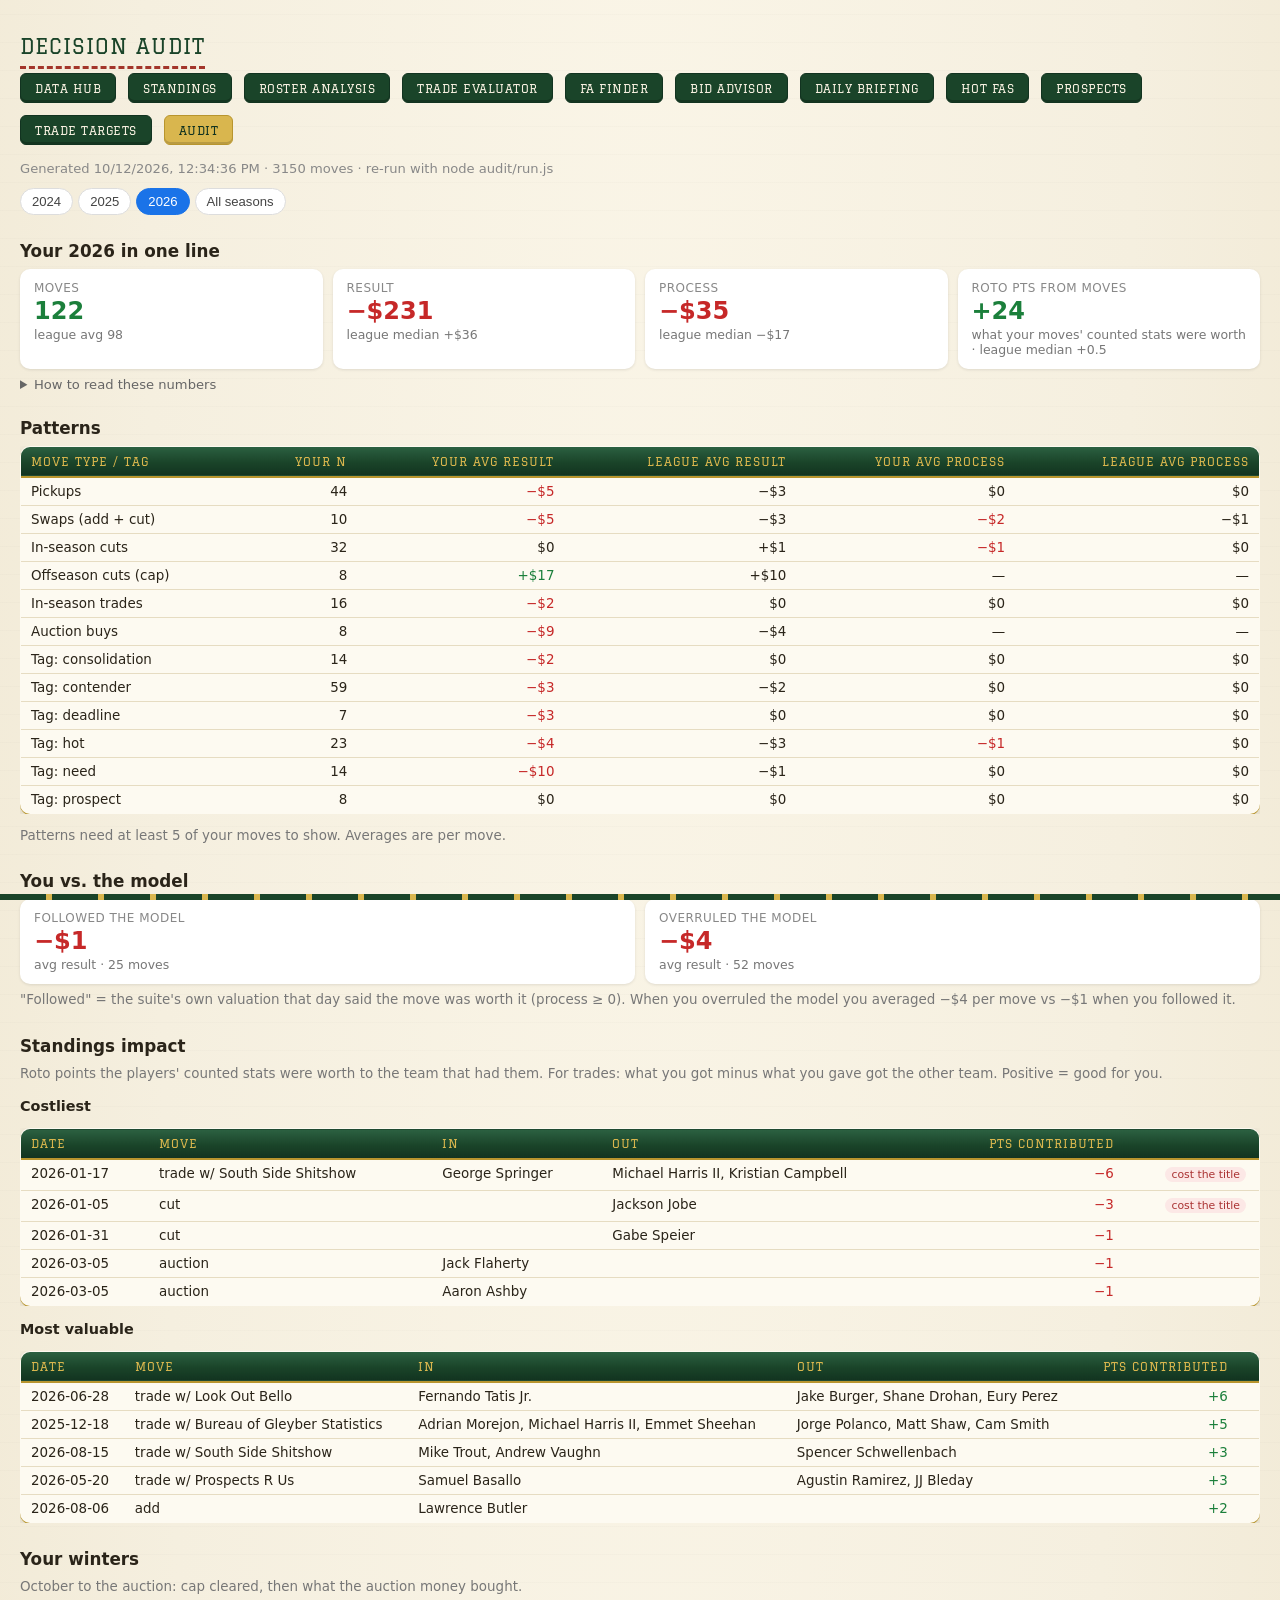
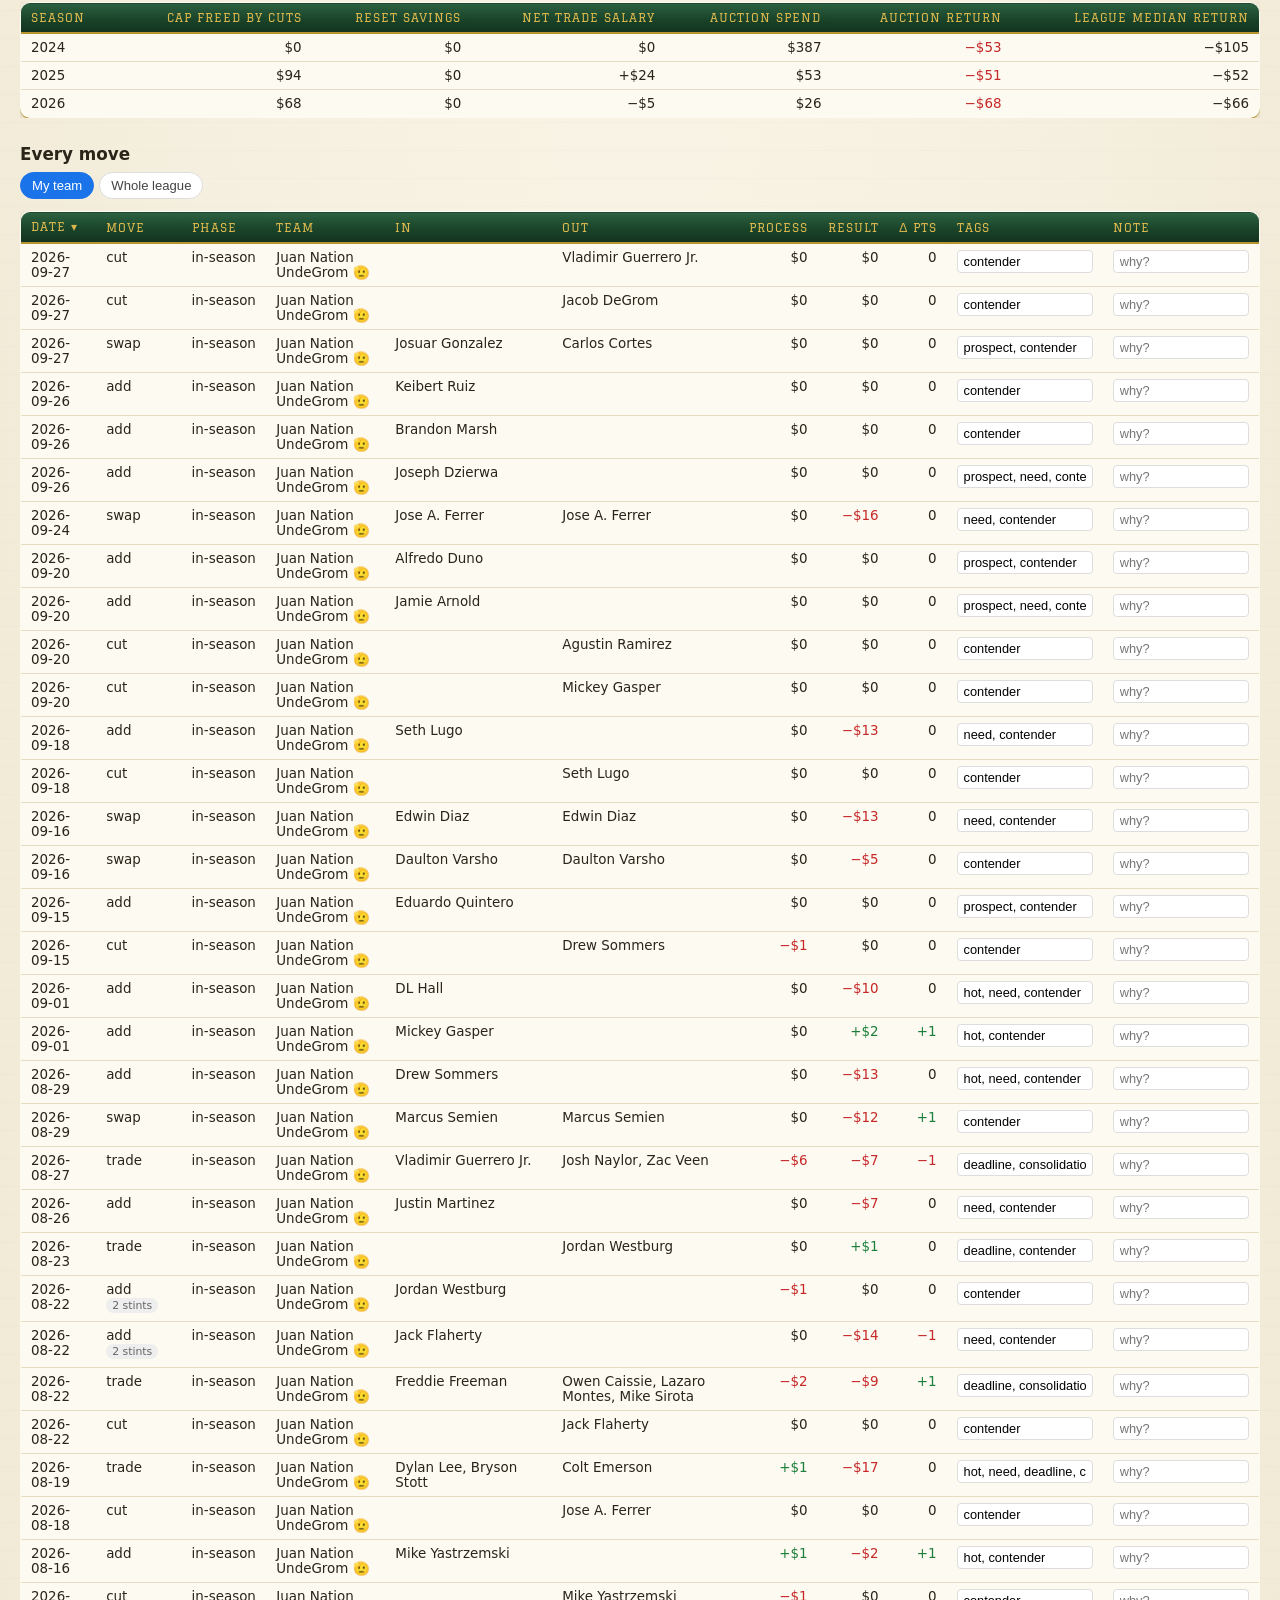
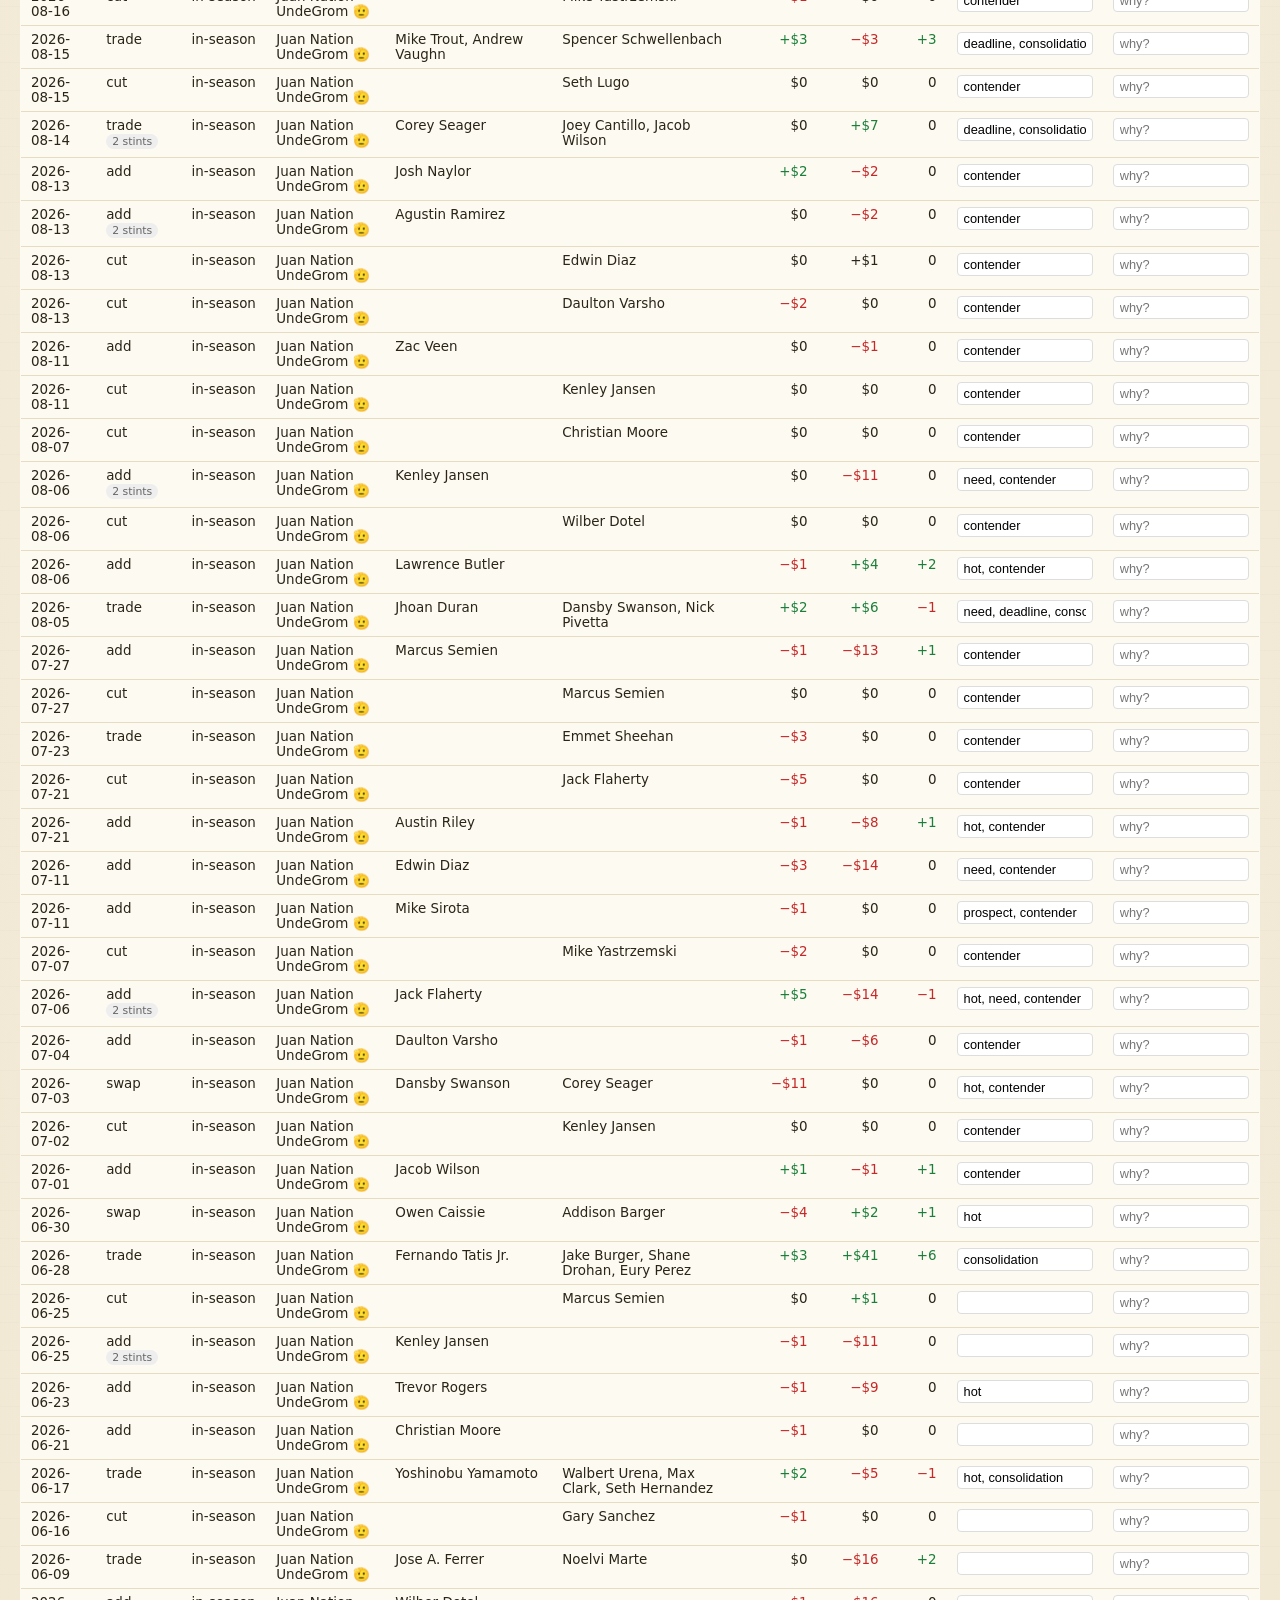
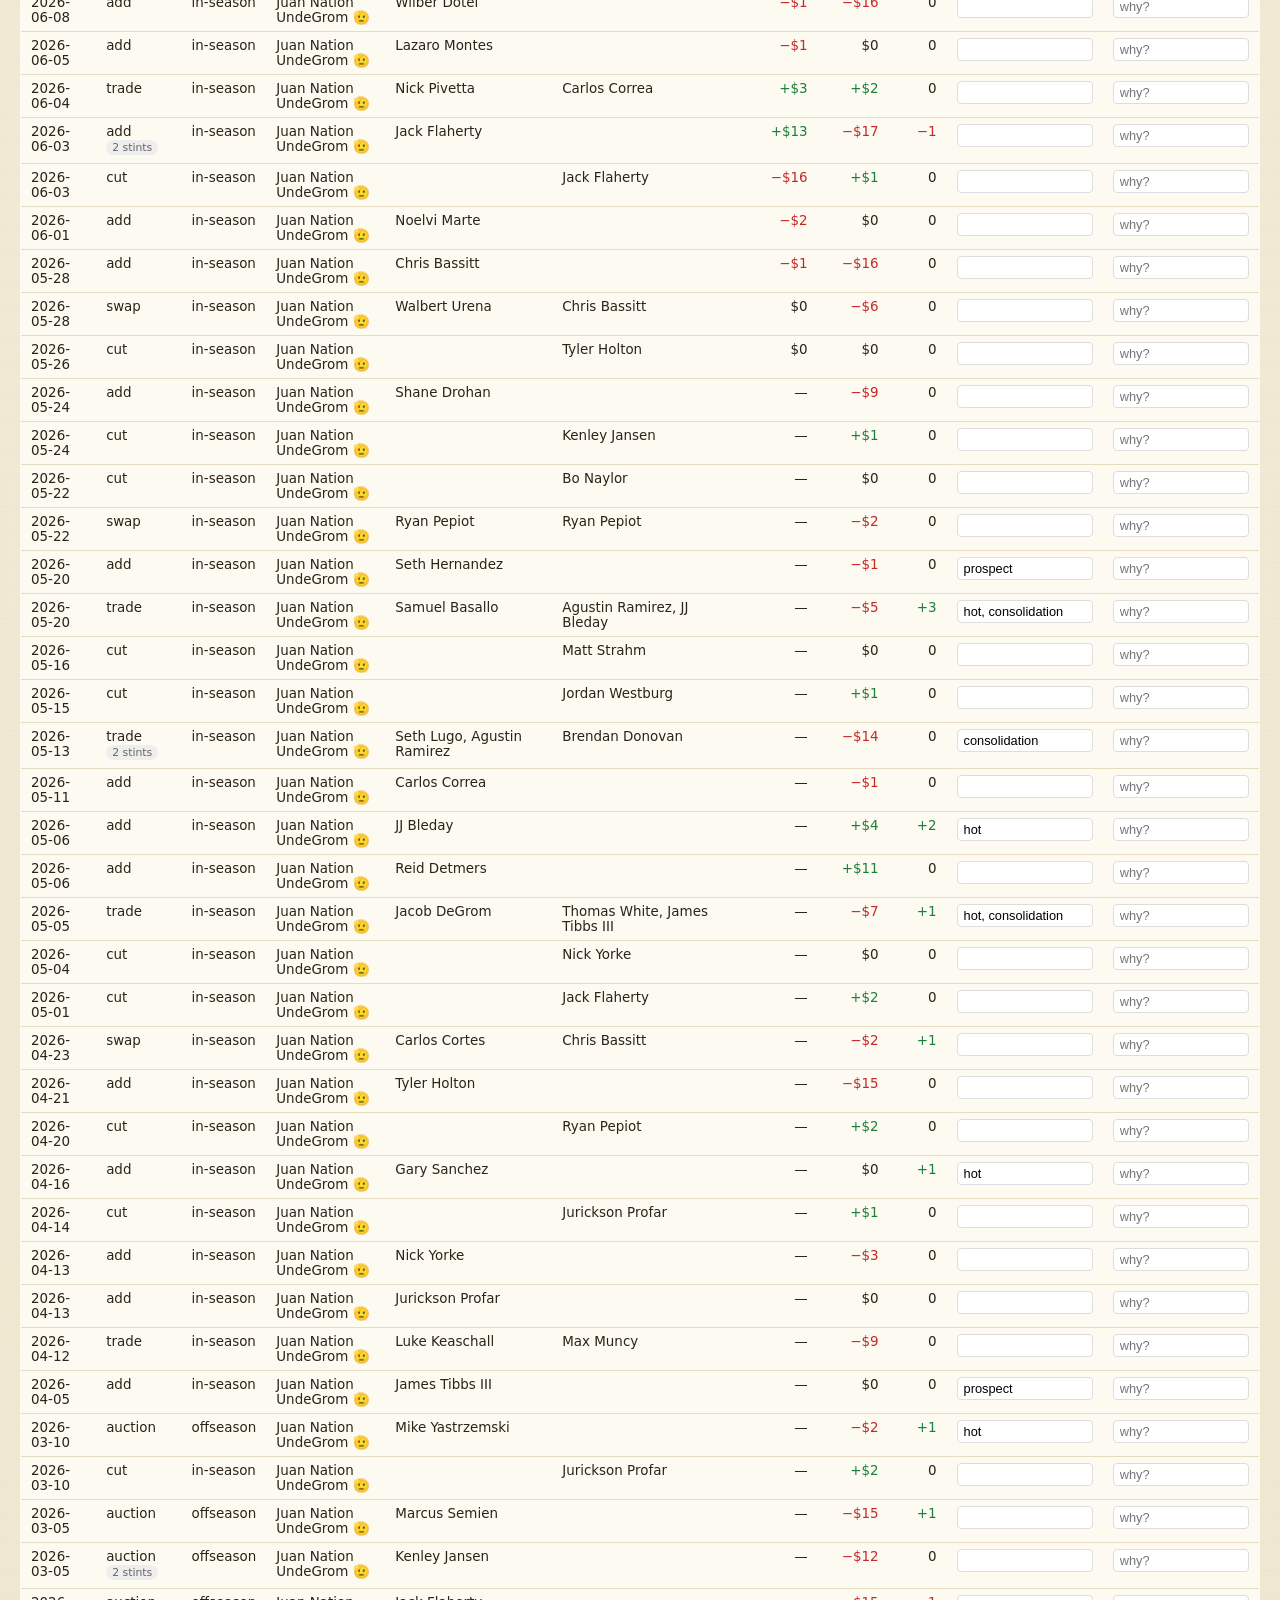
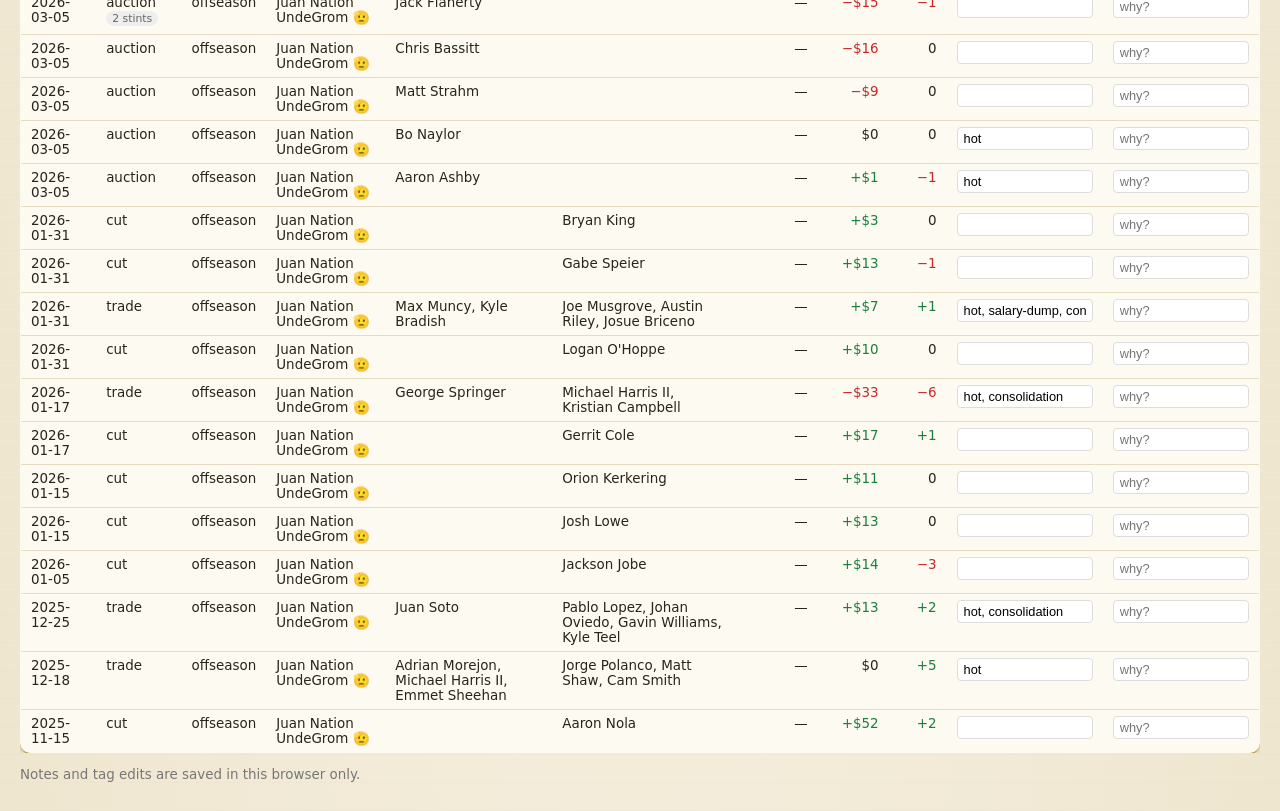
==== audit.html @ c10db3cc "feat(audit-v2): pages -- phase split, points contributed, winters table, new cards; luck removed Co-" ====
<!DOCTYPE html>
<html lang="en">
<head>
  <meta charset="UTF-8">
  <meta name="viewport" content="width=device-width, initial-scale=1">
  <title>Ottoneu Tools — Decision Audit</title>
  <style>
    * { box-sizing: border-box; }
    body { font-family: system-ui, sans-serif; background: #f5f5f5; margin: 0; padding: 20px; color: #222; }
    h1 { font-size: 1.3rem; margin-bottom: 4px; }
    h2 { font-size: 1.05rem; margin: 26px 0 8px; }
    .nav { display: flex; gap: 12px; margin-bottom: 16px; flex-wrap: wrap; }
    .nav a { padding: 7px 14px; background: #1a73e8; color: #fff; border-radius: 6px; text-decoration: none; font-size: 0.88rem; }
    .nav a.active { background: #1557b0; }
    .stamp { font-size: 0.82rem; color: #888; margin-bottom: 12px; }
    .error { background: #fce8e6; border-left: 4px solid #c62828; padding: 12px 16px; border-radius: 4px; margin-bottom: 16px; }
    .note { color: #777; font-size: 0.84rem; margin: 6px 0; line-height: 1.45; }
    .btns { display: flex; gap: 5px; flex-wrap: wrap; margin-bottom: 12px; }
    .btn { padding: 5px 11px; border: 1px solid #ddd; border-radius: 20px; background: #fff; font-size: 0.82rem; cursor: pointer; color: #444; }
    .btn.active { background: #1a73e8; color: #fff; border-color: #1a73e8; }
    .tiles { display: grid; grid-template-columns: repeat(auto-fit, minmax(150px, 1fr)); gap: 10px; }
    .tile { background: #fff; border-radius: 10px; padding: 12px 14px; box-shadow: 0 1px 3px rgba(0,0,0,0.1); }
    .tile .k { font-size: 0.75rem; color: #888; text-transform: uppercase; letter-spacing: .04em; }
    .tile .v { font-size: 1.5rem; font-weight: 700; margin: 2px 0; }
    .tile .s { font-size: 0.78rem; color: #777; }
    .pos { color: #1b7f3b; } .neg { color: #c62828; }
    .tbl-wrap { overflow-x: auto; margin-bottom: 12px; }
    table { width: 100%; border-collapse: collapse; background: #fff; border-radius: 10px; overflow: hidden; box-shadow: 0 1px 4px rgba(0,0,0,0.1); font-size: 0.84rem; }
    th { background: #1a73e8; color: #fff; padding: 8px 10px; text-align: right; font-weight: 600; white-space: nowrap; }
    th.sortable { cursor: pointer; user-select: none; }
    th.sorted::after { content: ' ▾'; }
    th.l, td.l { text-align: left; }
    td { padding: 6px 10px; text-align: right; border-bottom: 1px solid #f0f0f0; vertical-align: top; }
    tr:last-child td { border-bottom: none; }
    .chip { font-size: 0.68rem; padding: 1px 6px; border-radius: 8px; background: #eee; color: #666; margin: 0 3px 2px 0; display: inline-block; }
    .chip.dec { background: #fff3cd; color: #8a6d00; }
    .chip.warn { background: #fce8e6; color: #a33; }
    td input { width: 100%; min-width: 120px; padding: 3px 6px; border: 1px solid #ddd; border-radius: 4px; font-size: 0.8rem; }
    details { margin: 8px 0 0; font-size: 0.82rem; color: #666; }
    details li { margin: 3px 0; }
  </style>
  <link rel="stylesheet" href="theme.css">
</head>
<body>
  <h1>Decision Audit</h1>
  <nav class="nav">
    <a href="index.html">Data Hub</a>
    <a href="standings.html">Standings</a>
    <a href="roster.html">Roster Analysis</a>
    <a href="trade.html">Trade Evaluator</a>
    <a href="fa.html">FA Finder</a>
    <a href="bid.html">Bid Advisor</a>
    <a href="briefing.html">Daily Briefing</a>
    <a href="hot.html">Hot FAs</a>
    <a href="prospects.html">Prospects</a>
    <a href="targets.html">Trade Targets</a>
    <a href="audit.html" class="active">Audit</a>
  </nav>

  <div id="stamp" class="stamp"></div>
  <div id="err"></div>
  <div id="seasonBtns" class="btns"></div>
  <div id="root"></div>

  <script>
  (function () {
    var root = document.getElementById('root');
    var NOTES_KEY = 'audit_notes_v1';
    var A = null, season = null, scope = 'mine', sortKey = 'date', sortDesc = true;

    function loadNotes() { try { return JSON.parse(localStorage.getItem(NOTES_KEY) || '{}'); } catch (e) { return {}; } }
    function saveNotes(n) { try { localStorage.setItem(NOTES_KEY, JSON.stringify(n)); } catch (e) {} }
    var notes = loadNotes();

    function esc(s) { return String(s == null ? '' : s).replace(/[&<>"']/g, function (c) { return { '&': '&amp;', '<': '&lt;', '>': '&gt;', '"': '&quot;', "'": '&#39;' }[c]; }); }
    function money(x) { if (x == null || isNaN(x)) return '—'; var r = Math.round(x); return (r > 0 ? '+$' : r < 0 ? '−$' : '$') + Math.abs(r); }
    function cls(x) { return x == null ? '' : x > 0.5 ? 'pos' : x < -0.5 ? 'neg' : ''; }
    function signed(x, unit) { if (x == null) return '—'; var r = Math.round(x * 10) / 10; return (r > 0 ? '+' : r < 0 ? '−' : '') + Math.abs(r) + (unit || ''); }
    function sum(arr, f) { return arr.reduce(function (s, m) { var v = f(m); return s + (v == null ? 0 : v); }, 0); }
    function avg(arr, f) { var xs = arr.map(f).filter(function (v) { return v != null; }); return xs.length ? xs.reduce(function (a, b) { return a + b; }, 0) / xs.length : null; }
    function median(xs) { if (!xs.length) return null; var s = xs.slice().sort(function (a, b) { return a - b; }); var m = Math.floor(s.length / 2); return s.length % 2 ? s[m] : (s[m - 1] + s[m]) / 2; }
    function teamName(id) { return (A.teams[id] && A.teams[id].name) || id; }
    function names(ps) { return ps.map(function (p) { return p.player; }).join(', '); }
    function tagsOf(m) { var n = notes[m.id]; return n && n.tags ? n.tags.split(',').map(function (t) { return t.trim(); }).filter(Boolean) : m.tags; }

    function seasonMoves() { return A.moves.filter(function (m) { return season === 'all' || m.season === season; }); }

    function headline(ms) {
      var mine = ms.filter(function (m) { return m.teamId === A.myTeamId; });
      var teamIds = Object.keys(A.teams);
      function teamSums(f) { return teamIds.map(function (id) { return sum(ms.filter(function (m) { return m.teamId === id; }), f); }); }
      function tile(k, mineV, med, fmt, sub) {
        return '<div class="tile"><div class="k">' + k + '</div><div class="v ' + cls(mineV) + '">' + fmt(mineV) + '</div><div class="s">' + sub(med) + '</div></div>';
      }
      var p = sum(mine, function (m) { return m.process; }), r = sum(mine, function (m) { return m.result; });
      var pts = sum(mine, function (m) { return m.ptsContributed; });
      var vs = function (med) { return 'league median ' + money(med); };
      var html = '<h2>Your ' + (season === 'all' ? '2024–2026' : season) + ' in one line</h2><div class="tiles">' +
        tile('Moves', mine.length, null, function (v) { return v; }, function () { return 'league avg ' + Math.round(ms.length / teamIds.length); }) +
        tile('Result', r, median(teamSums(function (m) { return m.result; })), money, vs) +
        tile('Process', season === 2026 || season === 'all' ? p : null, median(teamSums(function (m) { return m.process; })), money, function (med) { return season === 2026 || season === 'all' ? vs(med) : 'needs 2026 projections'; }) +
        tile('Roto pts from moves', pts, median(teamSums(function (m) { return m.ptsContributed; })), function (v) { return signed(v); },
          function (med) { return 'what your moves\' counted stats were worth · league median ' + signed(med); }) +
        '</div>';
      html += '<details><summary>How to read these numbers</summary><ul>' + A.approximations.map(function (a) { return '<li>' + esc(a) + '</li>'; }).join('') + '</ul></details>';
      return html;
    }

    function patterns(ms) {
      var mine = ms.filter(function (m) { return m.teamId === A.myTeamId; });
      var groups = [['add', 'in-season', 'Pickups'], ['swap', 'in-season', 'Swaps (add + cut)'], ['cut', 'in-season', 'In-season cuts'],
        ['cut', 'offseason', 'Offseason cuts (cap)'], ['reset', 'offseason', 'Salary resets'], ['trade', 'in-season', 'In-season trades'],
        ['trade', 'offseason', 'Offseason trades'], ['auction', 'offseason', 'Auction buys']]
        .map(function (g) { return { label: g[2], f: function (m) { return m.kind === g[0] && m.phase === g[1]; } }; });
      var allTags = {}; ms.forEach(function (m) { tagsOf(m).forEach(function (t) { allTags[t] = 1; }); });
      Object.keys(allTags).sort().forEach(function (t) { groups.push({ label: 'Tag: ' + t, f: function (m) { return tagsOf(m).indexOf(t) >= 0; } }); });
      var rows = groups.map(function (g) {
        var a = mine.filter(g.f), b = ms.filter(g.f);
        return { label: g.label, n: a.length, myR: avg(a, function (m) { return m.result; }), lgR: avg(b, function (m) { return m.result; }),
          myP: avg(a, function (m) { return m.process; }), lgP: avg(b, function (m) { return m.process; }) };
      }).filter(function (r) { return r.n >= 5; });
      var html = '<h2>Patterns</h2><div class="tbl-wrap"><table><tr><th class="l">Move type / tag</th><th>Your n</th><th>Your avg result</th><th>League avg result</th><th>Your avg process</th><th>League avg process</th></tr>';
      rows.forEach(function (r) {
        html += '<tr><td class="l">' + esc(r.label) + '</td><td>' + r.n + '</td><td class="' + cls(r.myR) + '">' + money(r.myR) + '</td><td>' + money(r.lgR) +
          '</td><td class="' + cls(r.myP) + '">' + money(r.myP) + '</td><td>' + money(r.lgP) + '</td></tr>';
      });
      return html + '</table></div><div class="note">Patterns need at least 5 of your moves to show. Averages are per move.</div>';
    }

    function vsModel(ms) {
      var mine = ms.filter(function (m) { return m.teamId === A.myTeamId && m.process != null; });
      if (!mine.length) return '<h2>You vs. the model</h2><div class="note">Needs moves made after 2026-05-24 (first saved projections).</div>';
      var fol = mine.filter(function (m) { return m.process >= 0; }), over = mine.filter(function (m) { return m.process < 0; });
      var fr = avg(fol, function (m) { return m.result; }), orr = avg(over, function (m) { return m.result; });
      return '<h2>You vs. the model</h2><div class="tiles">' +
        '<div class="tile"><div class="k">Followed the model</div><div class="v ' + cls(fr) + '">' + money(fr) + '</div><div class="s">avg result · ' + fol.length + ' moves</div></div>' +
        '<div class="tile"><div class="k">Overruled the model</div><div class="v ' + cls(orr) + '">' + money(orr) + '</div><div class="s">avg result · ' + over.length + ' moves</div></div></div>' +
        '<div class="note">"Followed" = the suite\'s own valuation that day said the move was worth it (process ≥ 0). When you overruled the model you averaged ' +
        money(orr) + ' per move vs ' + money(fr) + ' when you followed it.</div>';
    }

    var TITLE_CHIP = { 'won-title': 'won the title', 'made-podium': 'made the podium', 'cost-title': 'cost the title', 'cost-podium': 'cost the podium' };
    function moveLine(m) {
      var chip = m.titleDeciding ? '<span class="chip ' + (m.titleDeciding.indexOf('cost') === 0 ? 'warn' : 'dec') + '">' + TITLE_CHIP[m.titleDeciding] + '</span>' : '';
      return '<tr><td class="l">' + m.date + '</td><td class="l">' + m.kind + (m.counterTeamId ? ' w/ ' + esc(teamName(m.counterTeamId)) : '') + '</td><td class="l">' + esc(names(m.in)) +
        '</td><td class="l">' + esc(names(m.out)) + '</td><td class="' + cls(m.ptsContributed) + '">' + signed(m.ptsContributed) + '</td><td>' + chip + '</td></tr>';
    }

    function standings(ms) {
      var mine = ms.filter(function (m) { return m.teamId === A.myTeamId && m.ptsContributed != null && m.kind !== 'reset'; });
      if (!mine.length) return '';
      var s = mine.slice().sort(function (a, b) { return a.ptsContributed - b.ptsContributed; });
      var head = '<div class="tbl-wrap"><table><tr><th class="l">Date</th><th class="l">Move</th><th class="l">In</th><th class="l">Out</th><th>Pts contributed</th><th></th></tr>';
      var html = '<h2>Standings impact</h2><div class="note">Roto points the players\' counted stats were worth to the team that had them. ' +
        'For trades: what you got minus what you gave got the other team. Positive = good for you.</div>';
      html += '<h3 style="font-size:.9rem">Costliest</h3>' + head + s.slice(0, 5).map(moveLine).join('') + '</table></div>';
      html += '<h3 style="font-size:.9rem">Most valuable</h3>' + head + s.slice(-5).reverse().map(moveLine).join('') + '</table></div>';
      return html;
    }

    function winters() {
      var ys = Object.keys(A.winters || {}).filter(function (y) { return A.winters[y][A.myTeamId]; }).sort();
      if (!ys.length) return '';
      var html = '<h2>Your winters</h2><div class="note">October to the auction: cap cleared, then what the auction money bought.</div>' +
        '<div class="tbl-wrap"><table><tr><th class="l">Season</th><th>Cap freed by cuts</th><th>Reset savings</th><th>Net trade salary</th><th>Auction spend</th><th>Auction return</th><th>League median return</th></tr>';
      ys.forEach(function (y) {
        var w = A.winters[y][A.myTeamId];
        var med = median(Object.keys(A.winters[y]).map(function (t) { return A.winters[y][t].auctionReturn; }));
        html += '<tr><td class="l">' + y + '</td><td>$' + w.freed + '</td><td class="' + cls(w.resetSavings) + '">' + money(w.resetSavings) + '</td><td>' + money(w.tradeSalary) +
          '</td><td>$' + w.auctionSpend + '</td><td class="' + cls(w.auctionReturn) + '">' + money(w.auctionReturn) + '</td><td>' + money(med) + '</td></tr>';
      });
      return html + '</table></div>';
    }

    var COLS = [
      ['date', 'Date', 'l'], ['kind', 'Move', 'l'], ['phase', 'Phase', 'l'], ['team', 'Team', 'l'], ['in', 'In', 'l'], ['out', 'Out', 'l'],
      ['process', 'Process', ''], ['result', 'Result', ''], ['ptsContributed', 'Δ pts', ''], ['tags', 'Tags', 'l'], ['note', 'Note', 'l'],
    ];
    function sortVal(m, k) {
      if (k === 'team') return teamName(m.teamId);
      if (k === 'in' || k === 'out') return names(m[k]);
      var v = m[k]; return v == null ? -1e9 : v;
    }
    function moveTable(ms) {
      var list = scope === 'mine' ? ms.filter(function (m) { return m.teamId === A.myTeamId; }) : ms;
      list = list.slice().sort(function (a, b) { var x = sortVal(a, sortKey), y = sortVal(b, sortKey); return (x < y ? -1 : x > y ? 1 : 0) * (sortDesc ? -1 : 1); });
      var html = '<h2>Every move</h2><div class="btns"><button class="btn' + (scope === 'mine' ? ' active' : '') + '" data-scope="mine">My team</button>' +
        '<button class="btn' + (scope === 'all' ? ' active' : '') + '" data-scope="all">Whole league</button></div>';
      html += '<div class="tbl-wrap"><table><tr>' + COLS.map(function (c) {
        return '<th class="sortable ' + c[2] + (sortKey === c[0] ? ' sorted' : '') + '" data-sort="' + c[0] + '">' + c[1] + '</th>';
      }).join('') + '</tr>';
      list.slice(0, 600).forEach(function (m) {
        var n = notes[m.id] || {};
        html += '<tr><td class="l">' + m.date + '</td><td class="l">' + m.kind + (m.combinedStints ? ' <span class="chip" title="two stints on this team this season, combined">2 stints</span>' : '') +
          '</td><td class="l">' + (m.phase || '') + '</td><td class="l">' + esc(teamName(m.teamId)) + '</td><td class="l">' + esc(names(m.in)) +
          '</td><td class="l">' + esc(names(m.out)) + '</td><td class="' + cls(m.process) + '">' + money(m.process) + '</td><td class="' + cls(m.result) + '">' + money(m.result) +
          '</td><td class="' + cls(m.ptsContributed) + '">' + signed(m.ptsContributed) +
          '</td><td class="l"><input data-tags="' + m.id + '" value="' + esc(n.tags != null ? n.tags : m.tags.join(', ')) + '"></td>' +
          '<td class="l"><input data-note="' + m.id + '" value="' + esc(n.note || '') + '" placeholder="why?"></td></tr>';
      });
      html += '</table></div>';
      if (list.length > 600) html += '<div class="note">Showing 600 of ' + list.length + ' — sort to see others.</div>';
      return html + '<div class="note">Notes and tag edits are saved in this browser only.</div>';
    }

    function render() {
      var ms = seasonMoves();
      document.getElementById('seasonBtns').innerHTML = A.seasons.concat(['all']).map(function (y) {
        return '<button class="btn' + (season === y ? ' active' : '') + '" data-season="' + y + '">' + (y === 'all' ? 'All seasons' : y) + '</button>';
      }).join('');
      root.innerHTML = headline(ms) + patterns(ms) + vsModel(ms) + standings(ms) + winters() + moveTable(ms);
    }

    document.addEventListener('click', function (ev) {
      var t = ev.target;
      if (t.dataset.season) { season = t.dataset.season === 'all' ? 'all' : +t.dataset.season; render(); }
      else if (t.dataset.scope) { scope = t.dataset.scope; render(); }
      else if (t.dataset.sort) { if (sortKey === t.dataset.sort) sortDesc = !sortDesc; else { sortKey = t.dataset.sort; sortDesc = true; } render(); }
    });
    document.addEventListener('change', function (ev) {
      var t = ev.target, id = t.dataset.note || t.dataset.tags;
      if (!id) return;
      notes[id] = notes[id] || {};
      if (t.dataset.note) notes[id].note = t.value; else notes[id].tags = t.value;
      saveNotes(notes);
    });

    fetch('data/audit.json').then(function (r) { if (!r.ok) throw new Error('HTTP ' + r.status); return r.json(); }).then(function (a) {
      A = a; season = Math.max.apply(null, a.seasons);
      document.getElementById('stamp').textContent = 'Generated ' + new Date(a.generated).toLocaleString() + ' · ' + a.moves.length + ' moves · re-run with node audit/run.js';
      render();
    }).catch(function (e) {
      document.getElementById('err').innerHTML = '<div class="error">Could not load data/audit.json (' + esc(e.message) + '). Open this page from the GitHub Pages site, not as a local file.</div>';
    });
  })();
  </script>
</body>
</html>
---- theme.css ----
/* ═══════════════════════════════════════════════════════════════════════════
   theme.css — "Vintage Ballpark" visual theme for the Ottoneu tool suite.
   Loaded AFTER each page's inline styles; overrides colors/typography only.
   No layout mechanics, no JS hooks. Remove the <link> tag to fully revert.
   ═══════════════════════════════════════════════════════════════════════════ */
@import url('https://fonts.googleapis.com/css2?family=Graduate&display=swap');

:root {
  --paper:      #f5efdf;   /* old scorecard cream */
  --paper-deep: #efe6cf;
  --card:       #fdfaf1;   /* card face */
  --ink:        #2a2419;   /* warm near-black */
  --ink-soft:   #6b6252;
  --green:      #1a4429;   /* ballpark wall green */
  --green-deep: #123320;
  --green-soft: #2c6141;
  --gold:       #d9b64e;   /* scoreboard mustard */
  --gold-deep:  #b8952e;
  --stitch:     #a3352a;   /* baseball stitching red */
  --good:       #2c6141;
  --bad:        #a3352a;
  --display:    'Graduate', 'Rockwell', 'Georgia', serif;
}

/* ── Paper + type ──────────────────────────────────────────────────────────── */
body {
  background:
    repeating-linear-gradient(0deg, rgba(42,36,25,0.016) 0 1px, transparent 1px 28px),
    radial-gradient(ellipse at 50% -10%, #faf5e7 0%, var(--paper) 55%, var(--paper-deep) 100%);
  color: var(--ink);
}

h1 {
  font-family: var(--display);
  font-weight: 400;
  letter-spacing: 1px;
  color: var(--green);
  text-transform: uppercase;
  padding-bottom: 8px;
  border-bottom: 3px dashed var(--stitch);   /* the stitch line */
  display: inline-block;
}
.subtitle { color: var(--ink-soft); font-style: italic; }

.section-title, .subsection-title, .mgr-section h2, .card h2, .weights-card h2 {
  font-family: var(--display);
  font-weight: 400;
  letter-spacing: 0.5px;
  color: var(--green);
  text-transform: uppercase;
}
.section-title { border-left: 5px solid var(--gold); padding-left: 10px; }

/* ── Nav: dugout pills ─────────────────────────────────────────────────────── */
.nav a {
  background: var(--green);
  color: var(--paper);
  font-family: var(--display);
  font-weight: 400;
  font-size: 0.78rem;
  letter-spacing: 0.5px;
  text-transform: uppercase;
  border: 1px solid var(--green-deep);
  box-shadow: inset 0 -2px 0 rgba(0,0,0,0.22);
}
.nav a:hover { background: var(--green-soft); }
.nav a.active {
  background: var(--gold);
  color: var(--green-deep);
  border-color: var(--gold-deep);
  box-shadow: inset 0 -2px 0 rgba(0,0,0,0.15);
}

/* ── Tables: the scoreboard ───────────────────────────────────────────────── */
table {
  background: var(--card);
  box-shadow: 0 1px 0 var(--gold-deep), 0 3px 10px rgba(42,36,25,0.14);
  border: 1px solid var(--green-deep);
}
th {
  background: linear-gradient(180deg, var(--green-soft) 0%, var(--green) 55%, var(--green-deep) 100%);
  color: var(--gold);
  font-family: var(--display);
  font-weight: 400;
  font-size: 0.72rem;
  letter-spacing: 1px;
  text-transform: uppercase;
  border-bottom: 2px solid var(--gold-deep);
}
td { border-bottom: 1px solid #e6dcc2; font-variant-numeric: tabular-nums; }
tr:hover td { background: #f6efd9; }
tr.mine td { background: #f3e7bf; box-shadow: inset 3px 0 0 var(--gold-deep); }
tr.mine:hover td { background: #efdfae; }
.pts  { color: var(--green); }
.rank { color: var(--ink-soft); }
.low  { color: var(--bad); }

/* ── Cards: baseball-card frames ──────────────────────────────────────────── */
.card, .team-card, .trade-card, .weights-card, .finder-box, .result-card,
.cat-card, .detail-card, .sim-panel, .status-list, .need-card, .pkg-panel {
  background: var(--card);
  border: 1px solid var(--green);
  border-radius: 8px;
  box-shadow: 0 0 0 3px var(--card), 0 0 0 4px var(--gold), 0 4px 12px rgba(42,36,25,0.12);
}
.need-card.weak   { background: #f7e3de; border-color: var(--stitch); }
.need-card.mid    { background: #f7efd8; border-color: var(--gold-deep); }
.need-card.strong { background: #e4edde; border-color: var(--green-soft); }

.freshness-banner {
  background: var(--card);
  border-left: 5px solid var(--gold);
  border-top: 1px solid #e6dcc2; border-right: 1px solid #e6dcc2; border-bottom: 1px solid #e6dcc2;
}

/* ── Buttons ──────────────────────────────────────────────────────────────── */
.toggle-btn, .type-btn, .val-btn, .pos-btn, .page-btn, .view-toggle button {
  background: var(--card);
  color: var(--green);
  border: 1px solid var(--green);
  font-weight: 600;
}
.toggle-btn:hover, .type-btn:hover, .val-btn:hover, .pos-btn:hover,
.page-btn:not(:disabled):hover, .view-toggle button:hover { background: #efe7cd; }
.toggle-btn.on, .type-btn.active, .val-btn.active, .pos-btn.active, .view-toggle button.active {
  background: var(--green);
  color: var(--gold);
  border-color: var(--green-deep);
}
.finder-btn, .sim-btn, .eval-btn, .weights-save, .il-add button {
  background: linear-gradient(180deg, var(--green-soft), var(--green));
  color: var(--paper);
  font-family: var(--display);
  font-weight: 400;
  letter-spacing: 0.5px;
  text-transform: uppercase;
  border: 1px solid var(--green-deep);
  box-shadow: inset 0 -2px 0 rgba(0,0,0,0.25);
}
.finder-btn:hover, .sim-btn:hover, .eval-btn:hover, .weights-save:hover { background: var(--green-soft); }
.clear-btn { background: transparent; border: 1px dashed var(--ink-soft); color: var(--ink-soft); }
.clear-btn:hover { background: #f7e3de; border-color: var(--stitch); color: var(--stitch); }

/* ── Inputs ───────────────────────────────────────────────────────────────── */
input[type=text], .search-box, .pkg-search, select, input[type=number] {
  background: #fffdf6;
  border: 1px solid #cfc3a2;
  color: var(--ink);
}
input[type=text]:focus, .search-box:focus, .pkg-search:focus { outline: 2px solid var(--gold); border-color: var(--gold-deep); }

/* ── Badges & chips: vintage-muted semantics ──────────────────────────────── */
.badge.loaded,  .status-badge-ok  { background: #e4edde; color: var(--good); }
.badge.missing, .status-badge-err { background: #f7e3de; color: var(--bad); }
.badge.optional { background: #efe7cd; color: var(--ink-soft); }
.badge-need { background: #f7e3de; color: var(--bad); }
.badge-fit  { background: #f5ead0; color: #8a6d1f; }
.badge-pkg  { background: #e8e2d0; color: var(--ink-soft); }
.badge-fv-elite { background: var(--green); color: var(--gold); }
.badge-fv-high  { background: #e4edde; color: var(--good); }
.badge-fv-mid   { background: #f5ead0; color: #8a6d1f; }
.surplus-pos { color: var(--good); }
.surplus-neg { color: var(--bad); }
.dynasty-val { color: #6d5296; }
.status-contender { background: #e4edde; color: var(--good); }
.status-fringe    { background: #f5ead0; color: #8a6d1f; }
.status-rebuilder { background: #eae2f2; color: #6d5296; }
.benefit-line { background: #f3edda; border: 1px dashed #cfc3a2; }
.benefit-me   { color: var(--good); }
.cap-note { color: var(--bad); }

.pkg-chip { background: #efe7cd; border: 1px solid var(--gold-deep); }
.chip-row:hover, .player-opt:hover, .pkg-dd-item:hover { background: #f6efd9; }

/* ── Feedback ─────────────────────────────────────────────────────────────── */
.error { background: #f7e3de; border-left: 4px solid var(--stitch); }
.toast { background: var(--green-deep); color: var(--paper); border: 1px solid var(--gold); }
.no-trades-msg, .empty-msg, .none-msg { color: var(--ink-soft); font-style: italic; }

/* ── Scoreboard footer stripe ─────────────────────────────────────────────── */
body::after {
  content: '';
  position: fixed;
  left: 0; right: 0; bottom: 0;
  height: 6px;
  background: repeating-linear-gradient(90deg,
    var(--green) 0 46px, var(--gold) 46px 52px);
  pointer-events: none;
  z-index: 999;
}
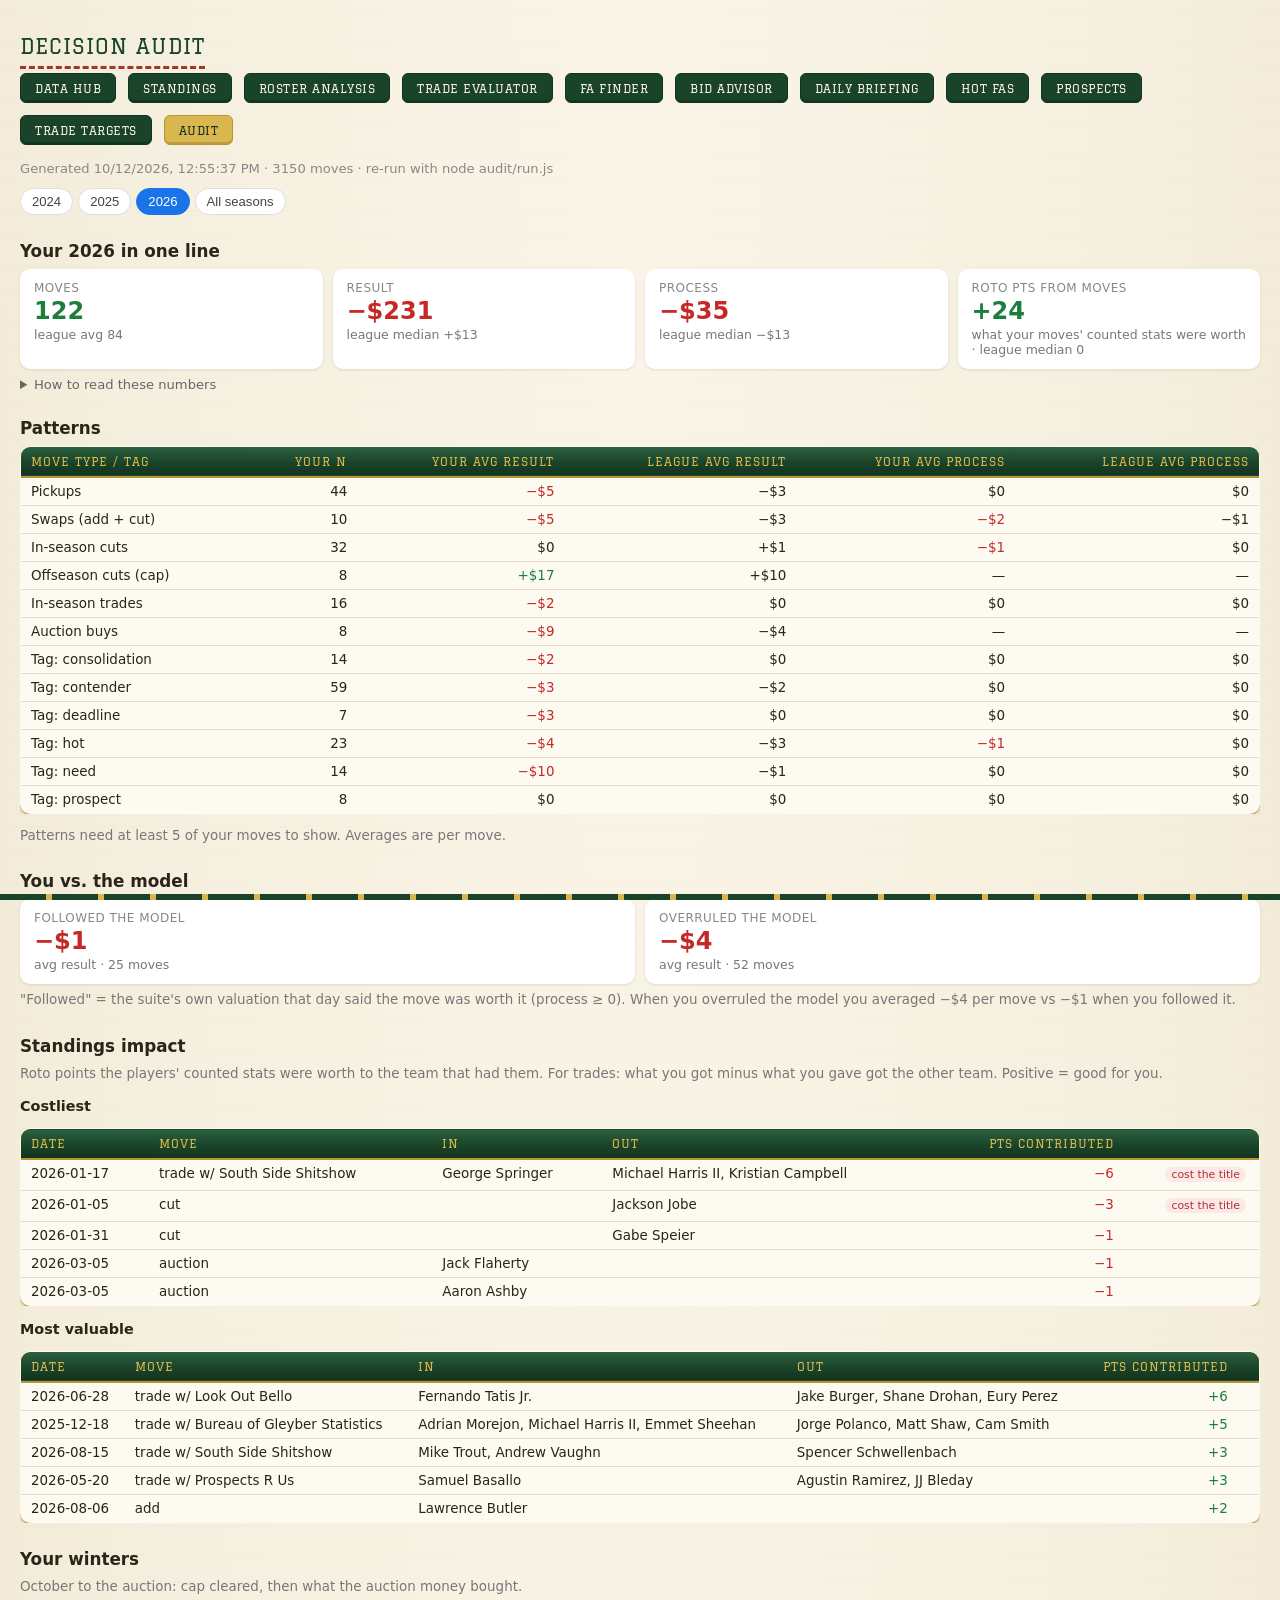
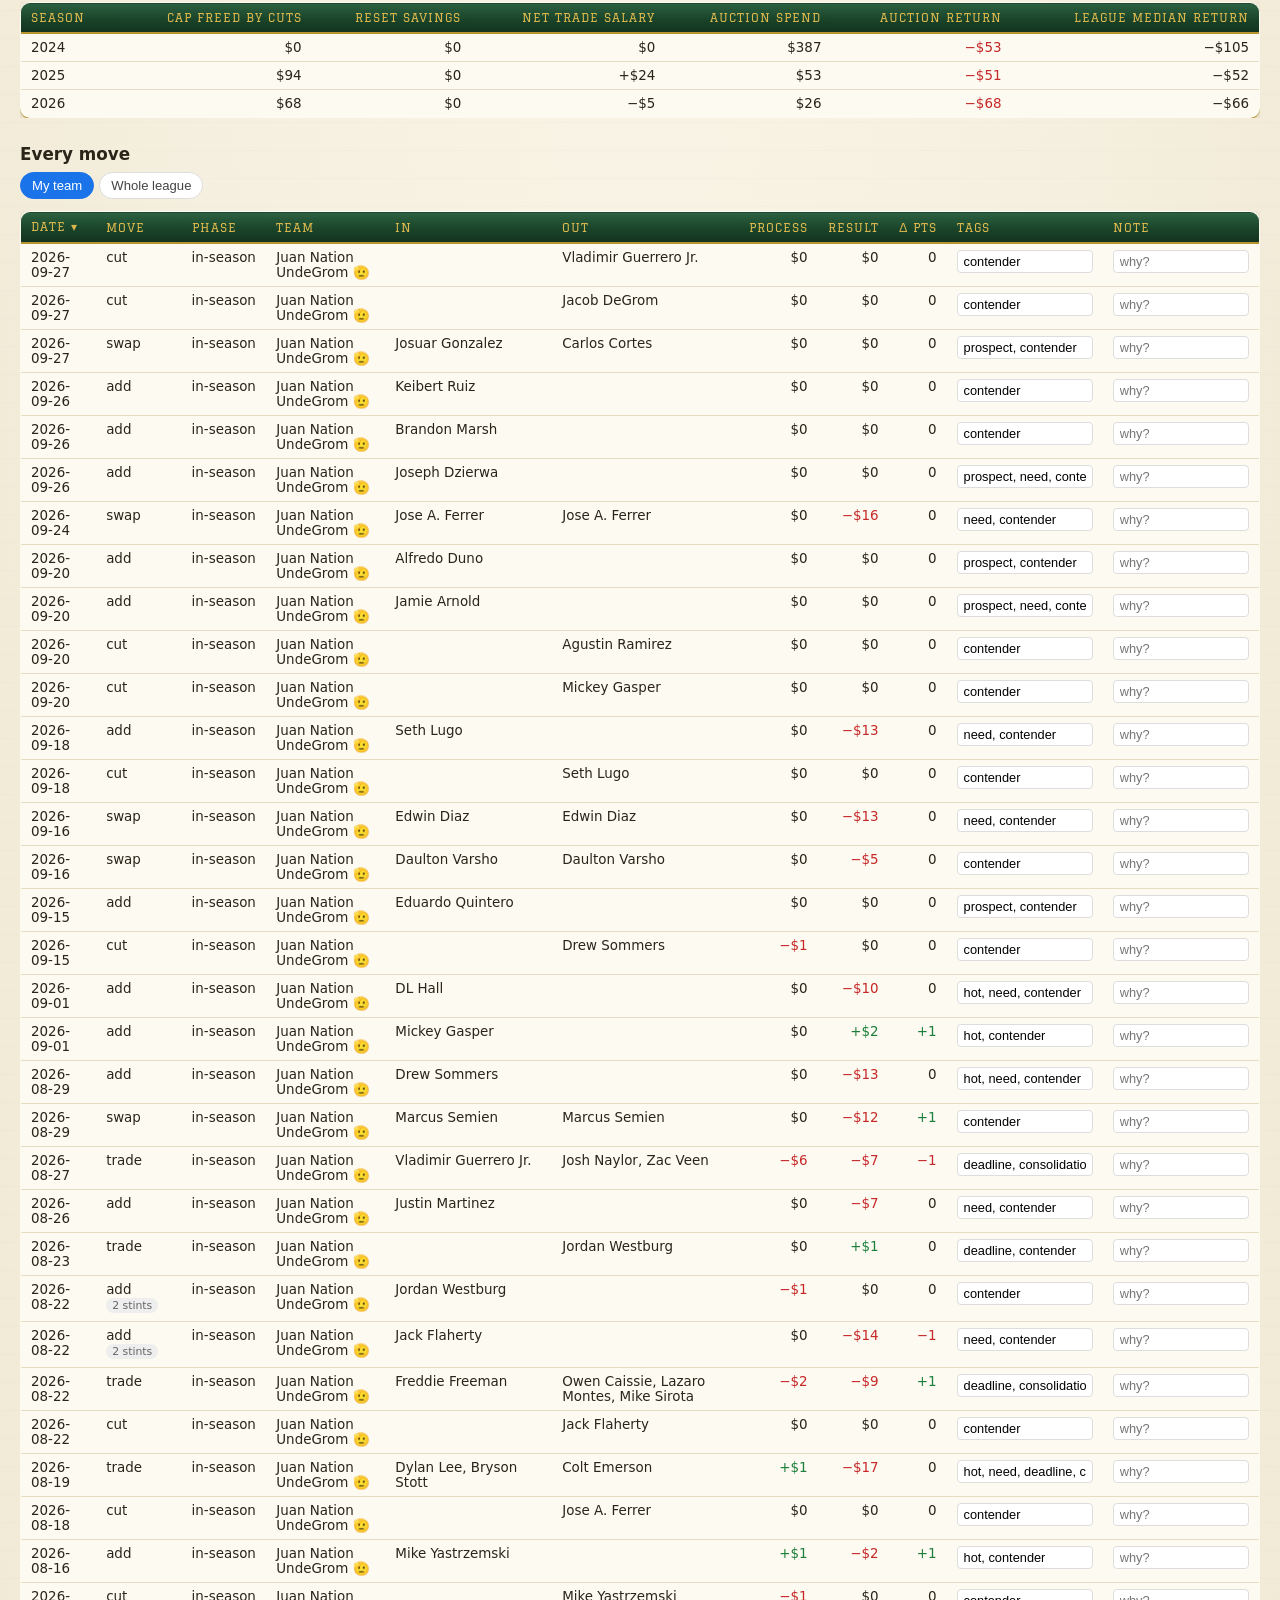
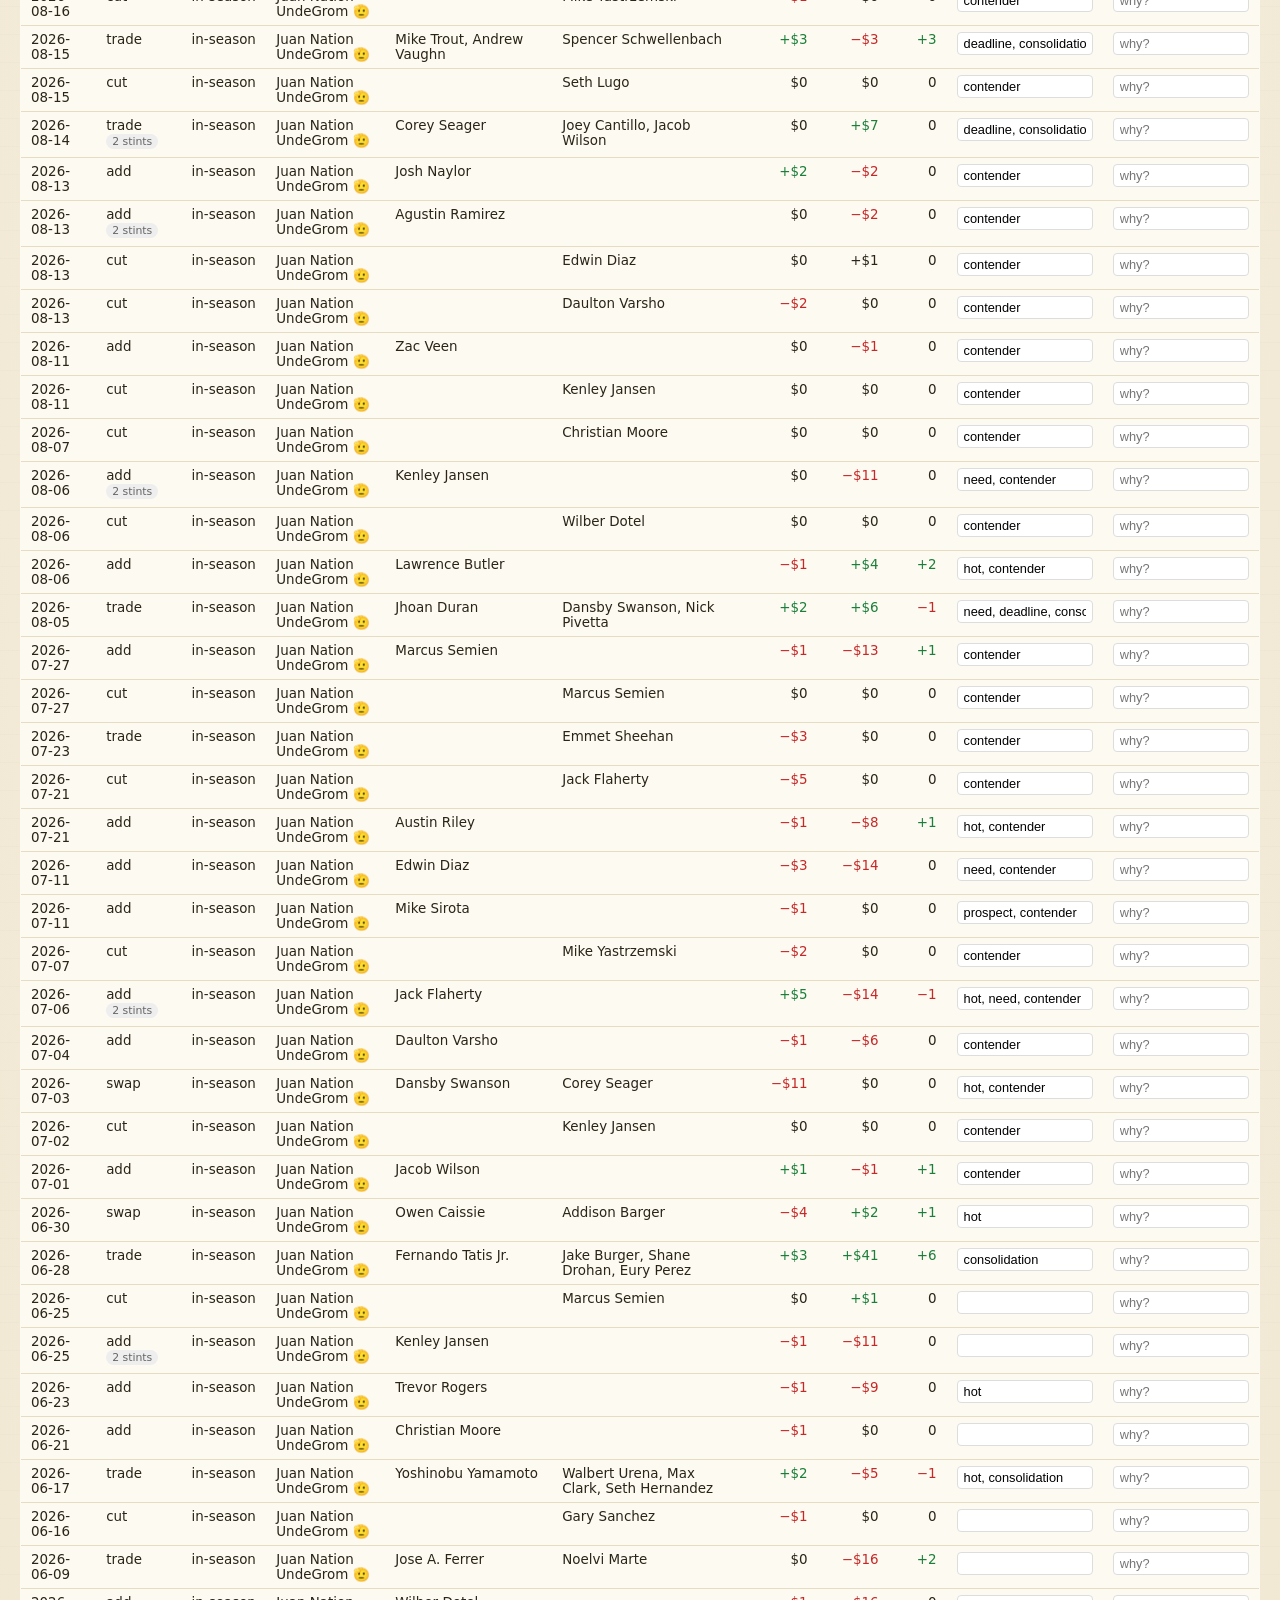
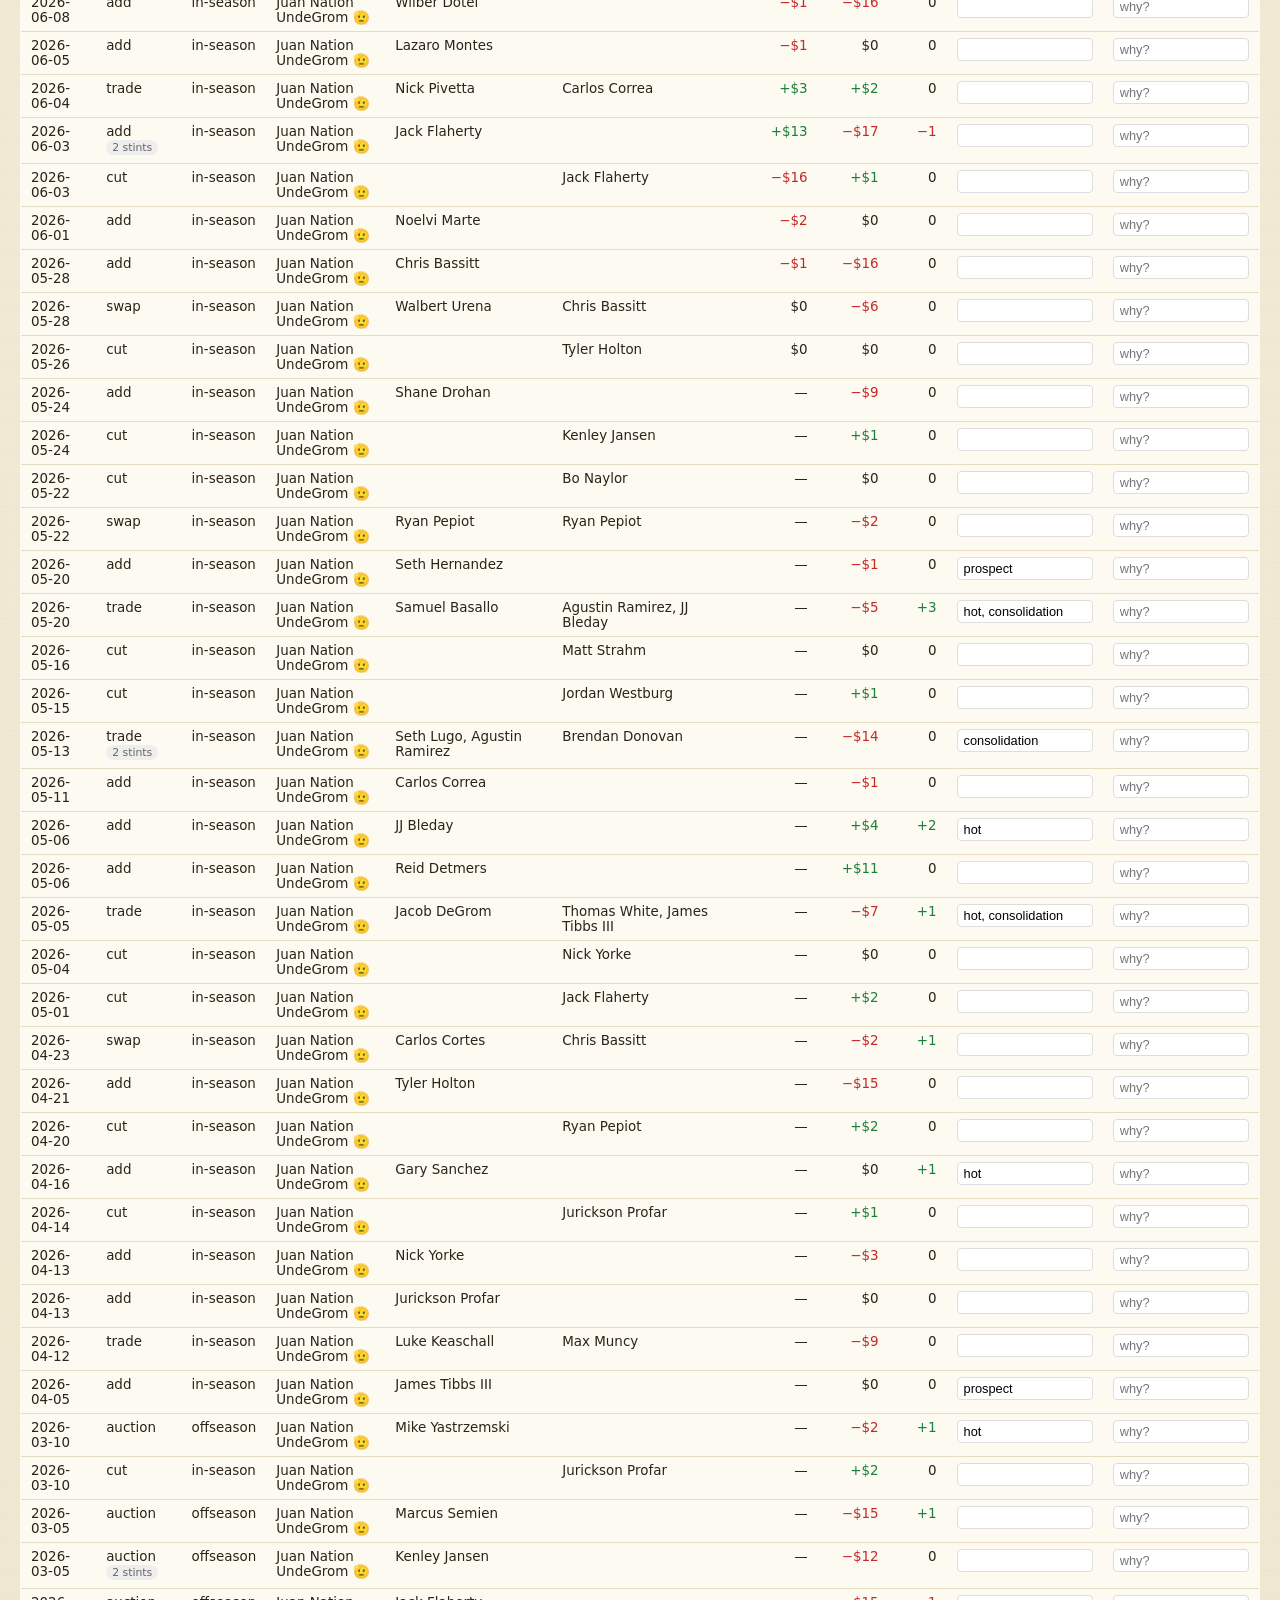
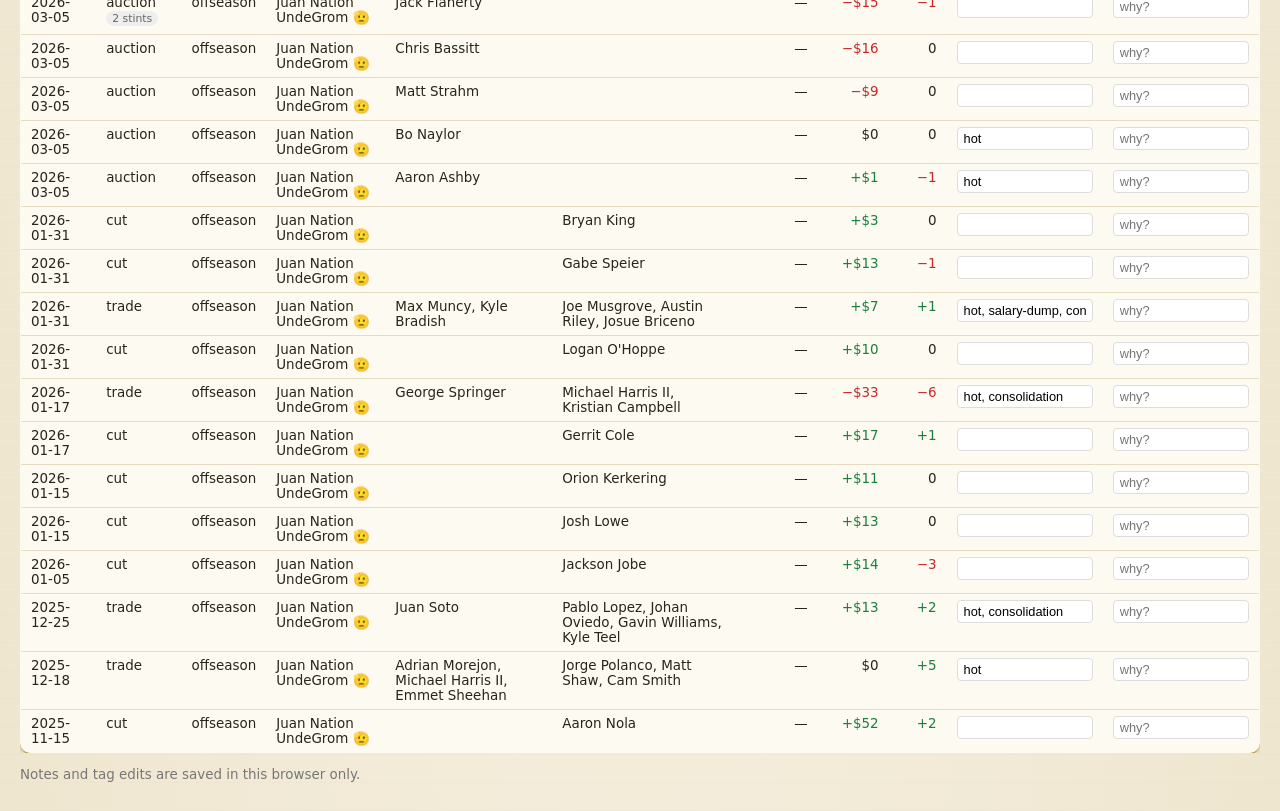
==== commit 1a2c4526: "feat(audit): split teams that changed managers (Prospects R Us from the 2026 offseason, Misiorowski " ====
--- a/audit.html
+++ b/audit.html
@@ -87,8 +87,8 @@
 
     function headline(ms) {
       var mine = ms.filter(function (m) { return m.teamId === A.myTeamId; });
-      var teamIds = Object.keys(A.teams);
-      function teamSums(f) { return teamIds.map(function (id) { return sum(ms.filter(function (m) { return m.teamId === id; }), f); }); }
+      var teamIds = Object.keys(A.managers || A.teams);   // managers: teams that changed hands are split
+      function teamSums(f) { return teamIds.map(function (id) { return sum(ms.filter(function (m) { return (m.manager || m.teamId) === id; }), f); }); }
       function tile(k, mineV, med, fmt, sub) {
         return '<div class="tile"><div class="k">' + k + '</div><div class="v ' + cls(mineV) + '">' + fmt(mineV) + '</div><div class="s">' + sub(med) + '</div></div>';
       }
@@ -192,7 +192,7 @@
       list.slice(0, 600).forEach(function (m) {
         var n = notes[m.id] || {};
         html += '<tr><td class="l">' + m.date + '</td><td class="l">' + m.kind + (m.combinedStints ? ' <span class="chip" title="two stints on this team this season, combined">2 stints</span>' : '') +
-          '</td><td class="l">' + (m.phase || '') + '</td><td class="l">' + esc(teamName(m.teamId)) + '</td><td class="l">' + esc(names(m.in)) +
+          '</td><td class="l">' + (m.phase || '') + '</td><td class="l">' + esc((A.managers && A.managers[m.manager]) || teamName(m.teamId)) + '</td><td class="l">' + esc(names(m.in)) +
           '</td><td class="l">' + esc(names(m.out)) + '</td><td class="' + cls(m.process) + '">' + money(m.process) + '</td><td class="' + cls(m.result) + '">' + money(m.result) +
           '</td><td class="' + cls(m.ptsContributed) + '">' + signed(m.ptsContributed) +
           '</td><td class="l"><input data-tags="' + m.id + '" value="' + esc(n.tags != null ? n.tags : m.tags.join(', ')) + '"></td>' +
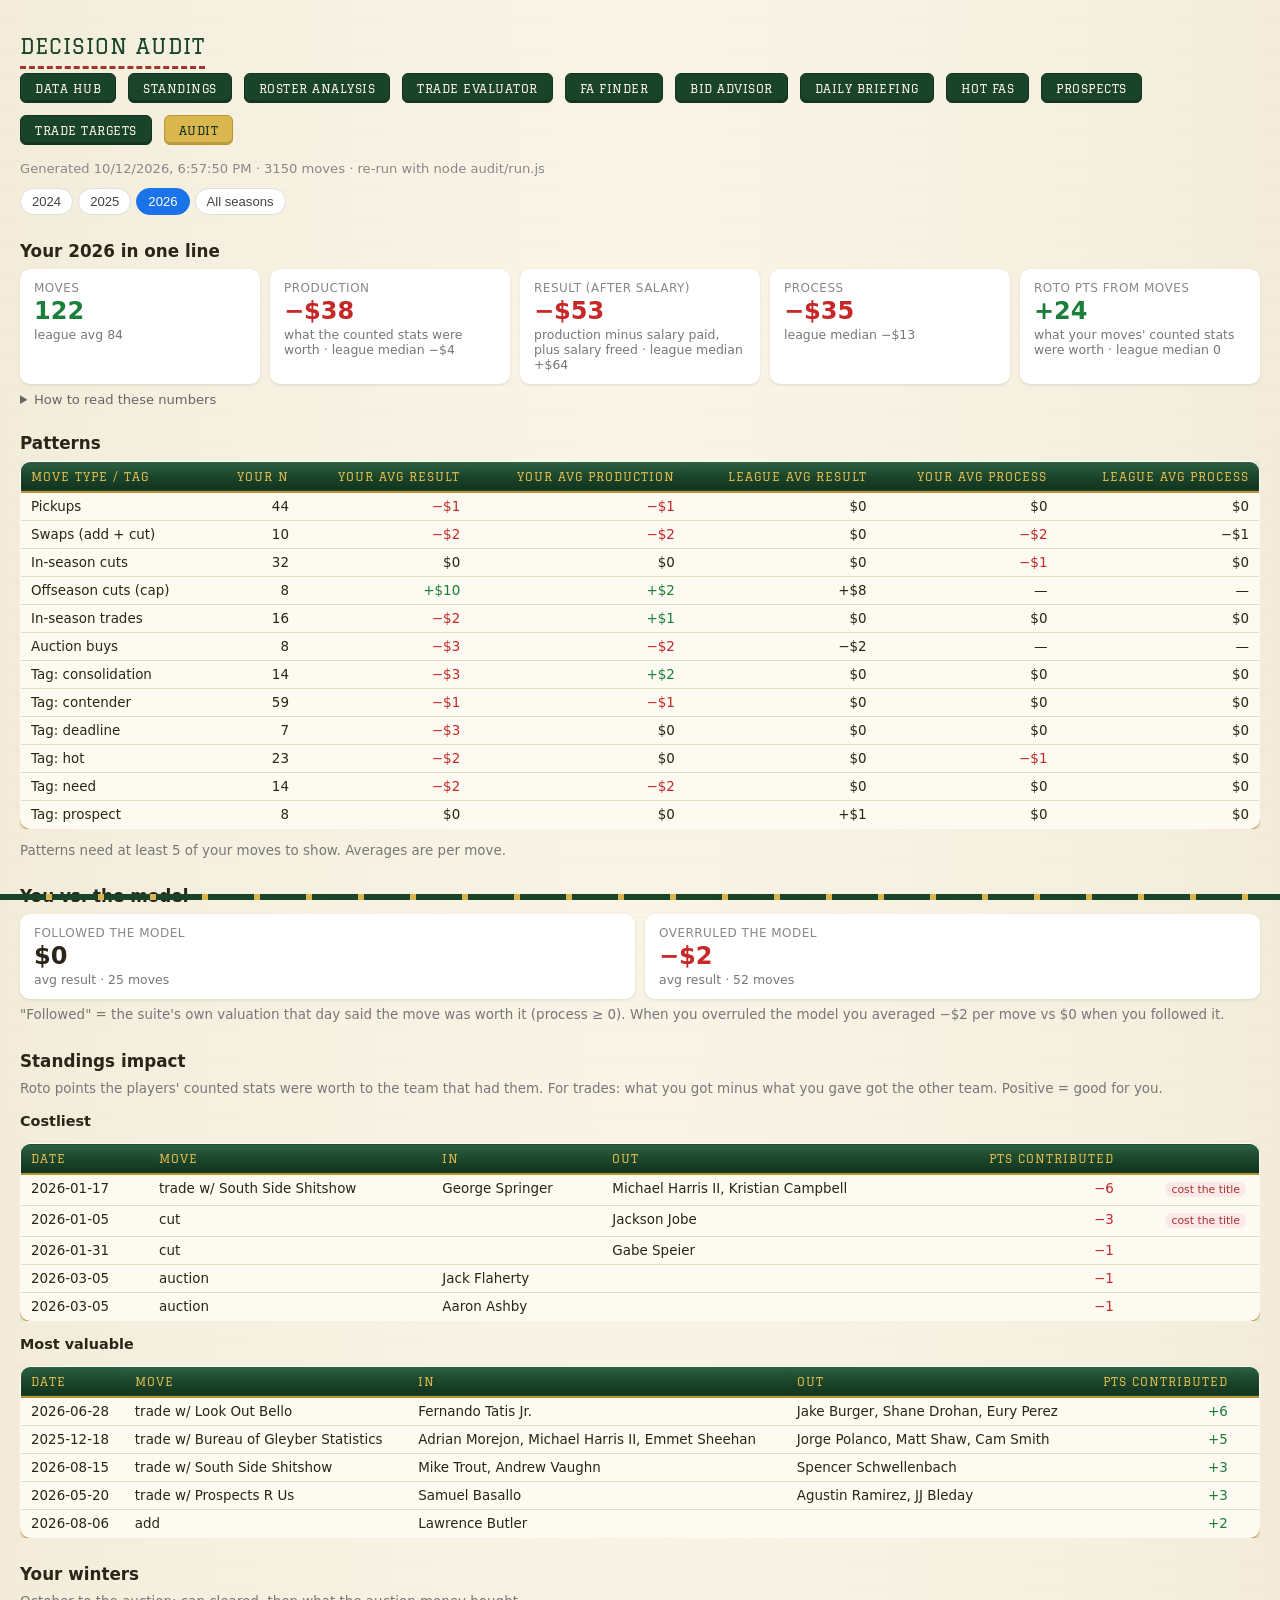
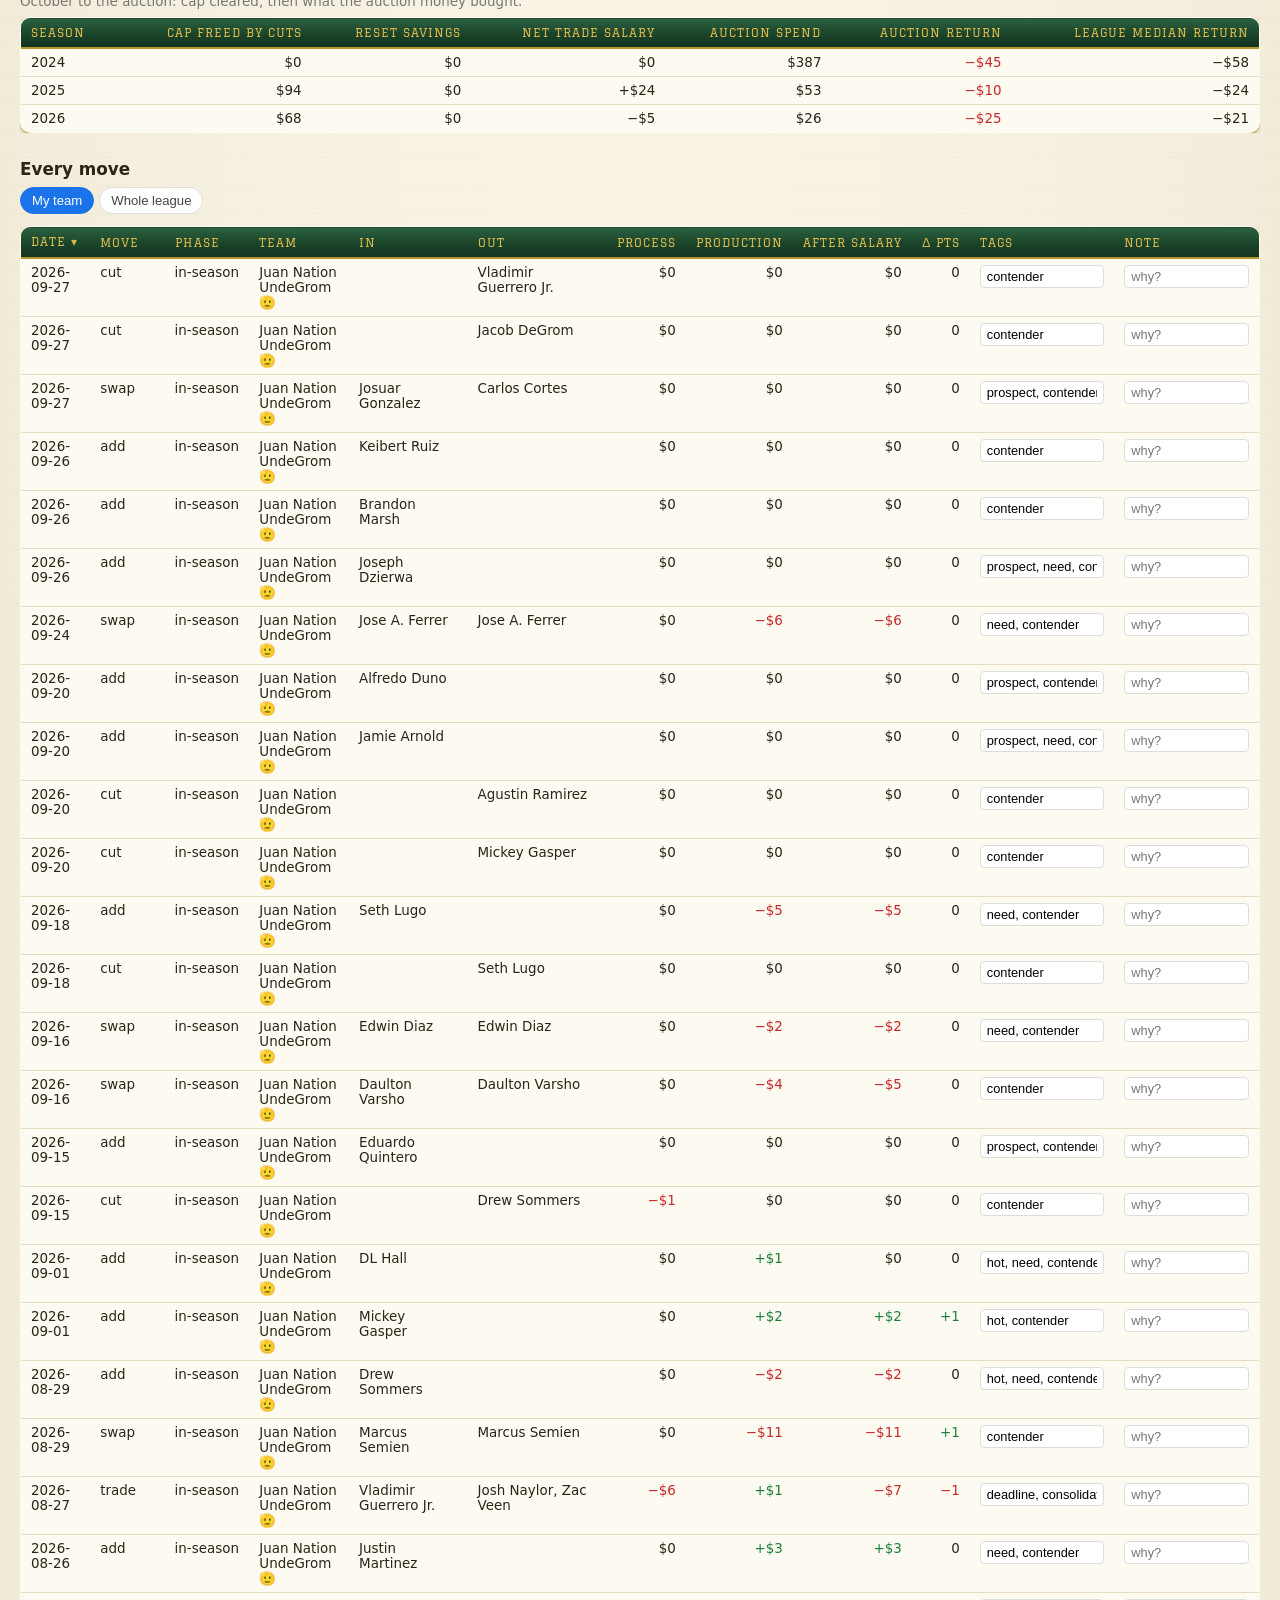
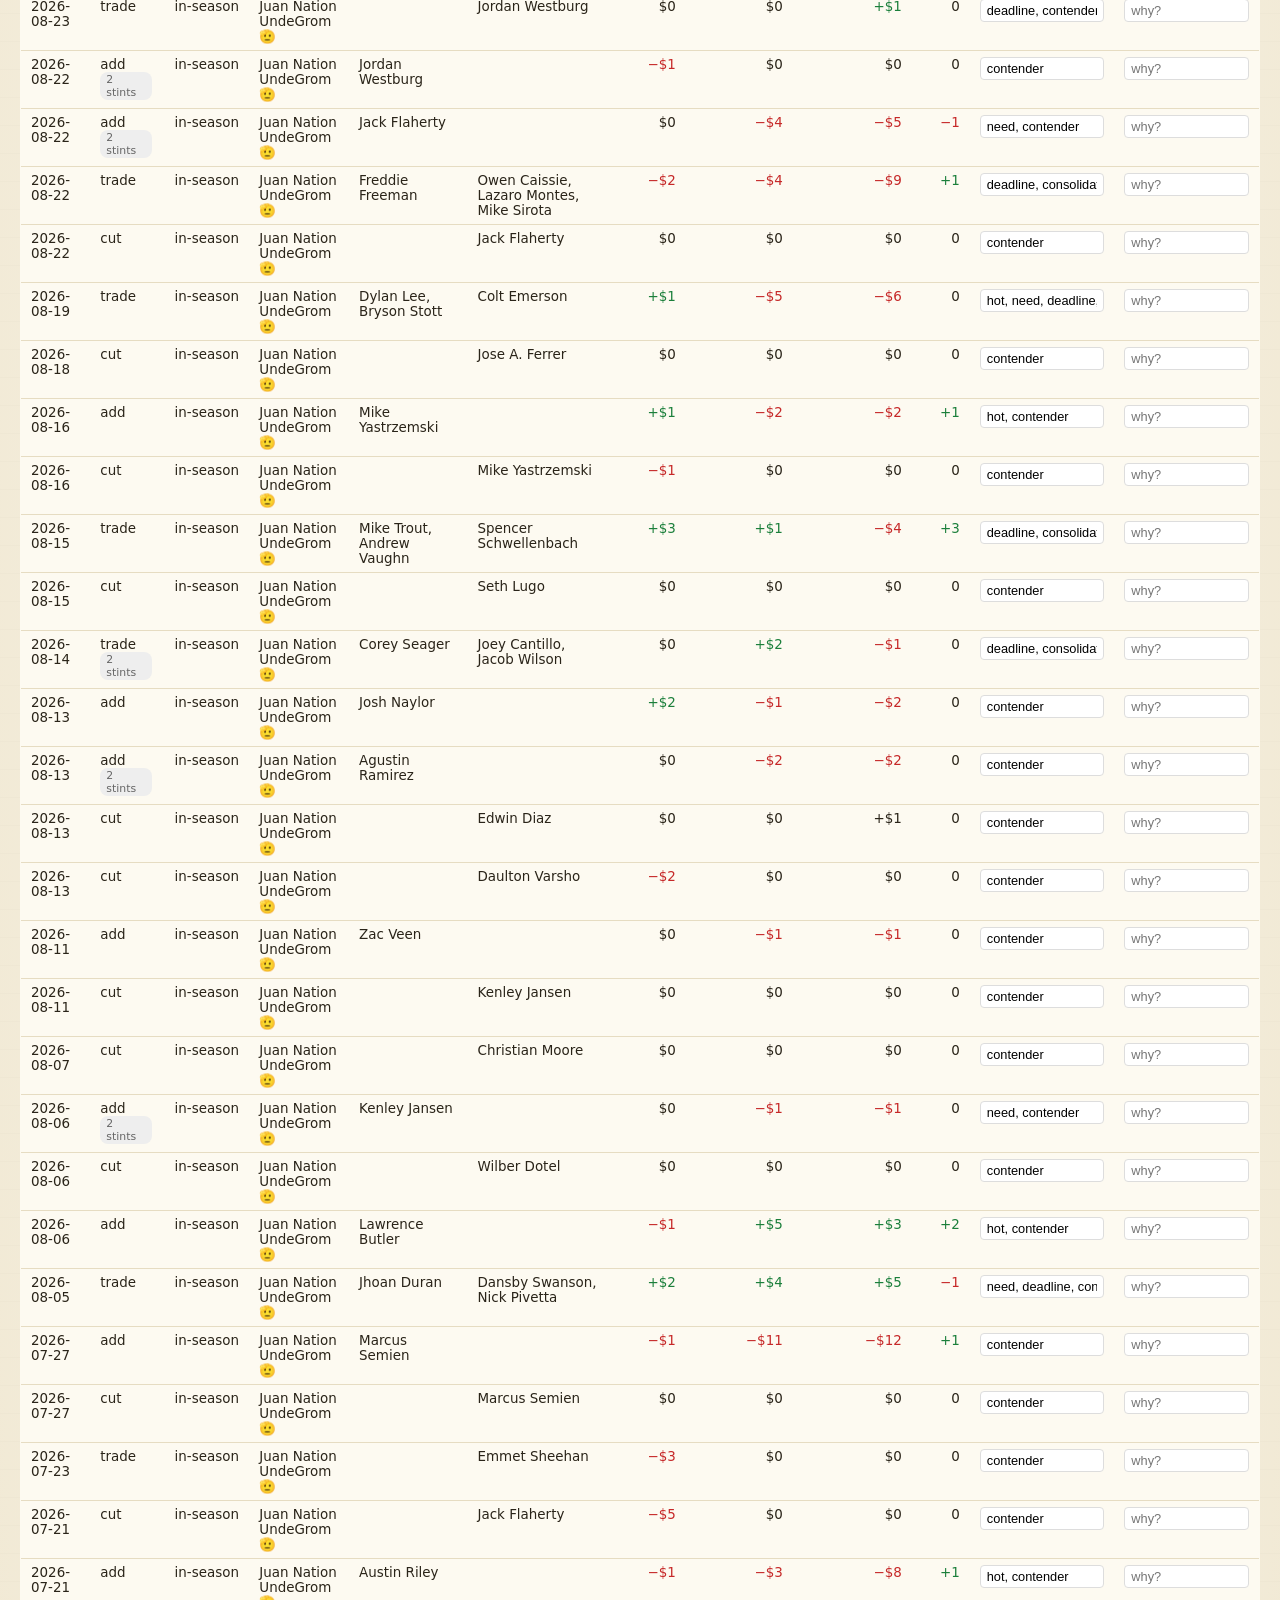
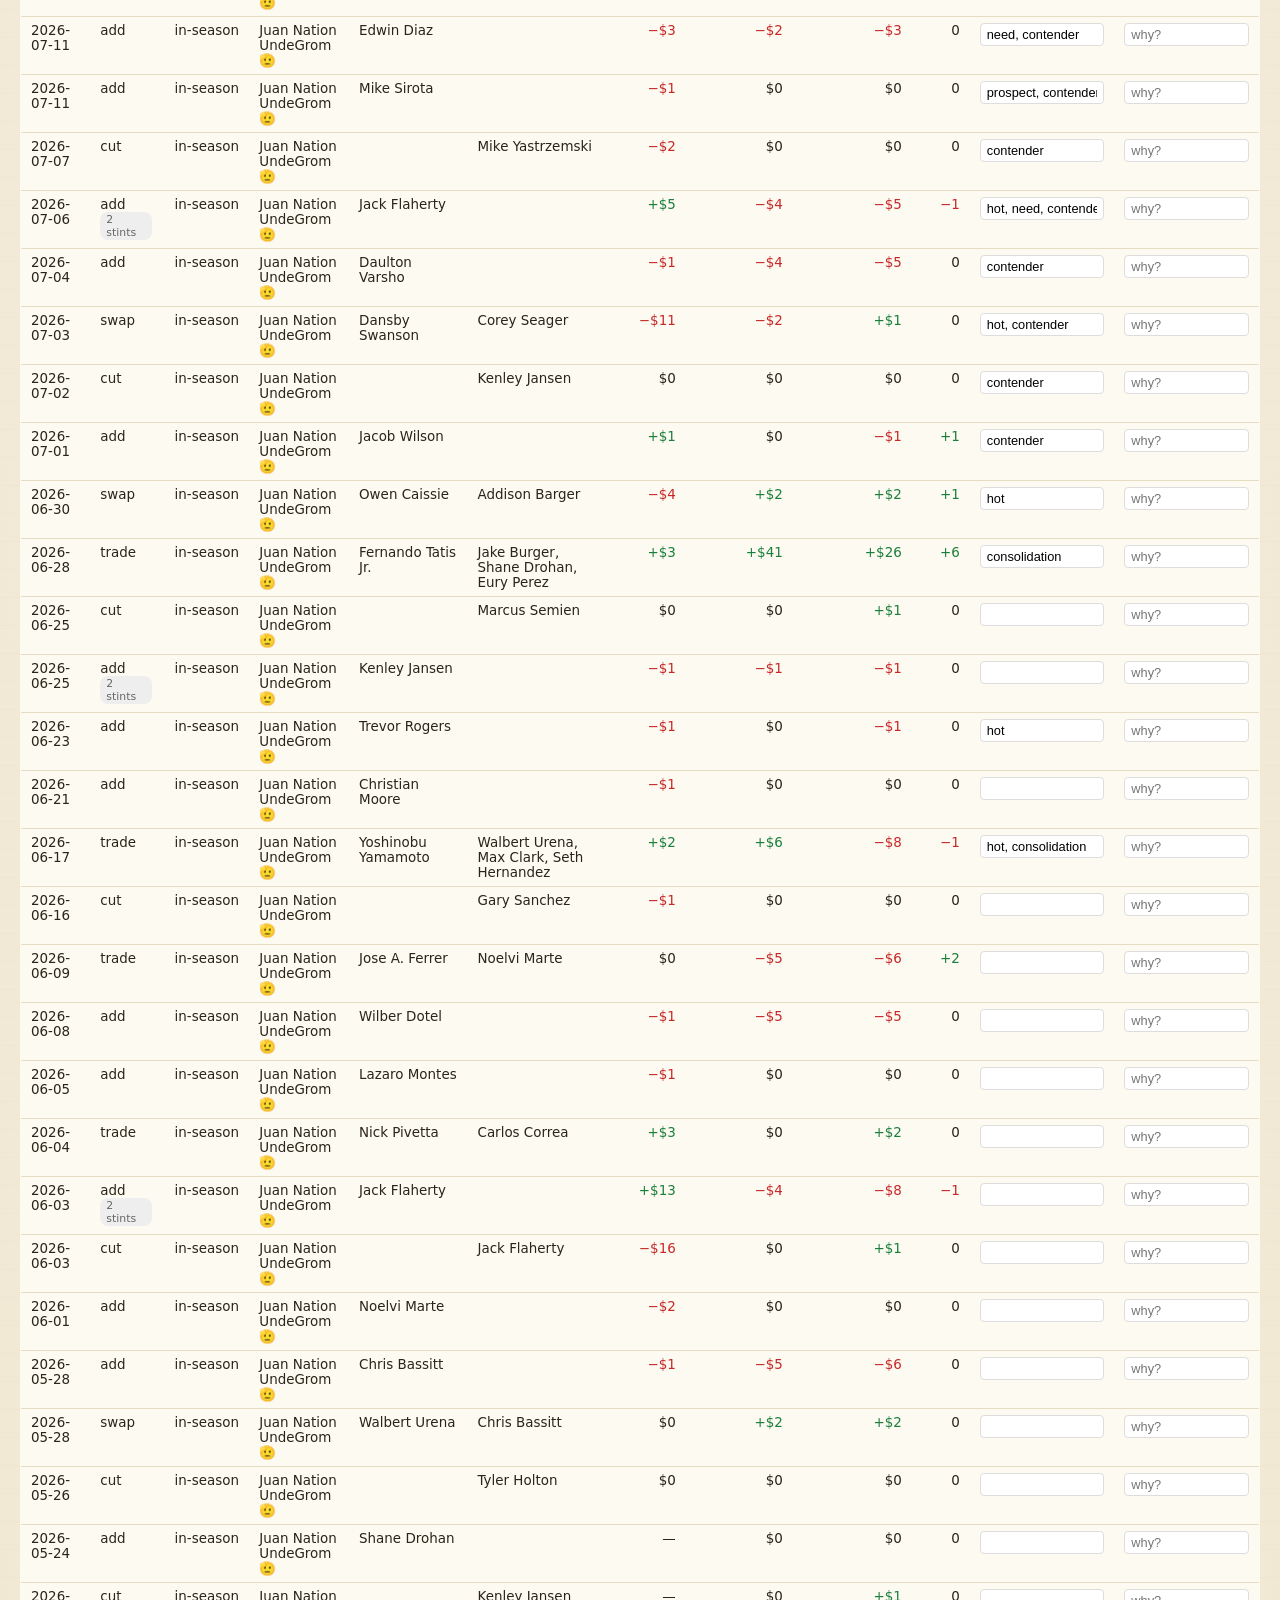
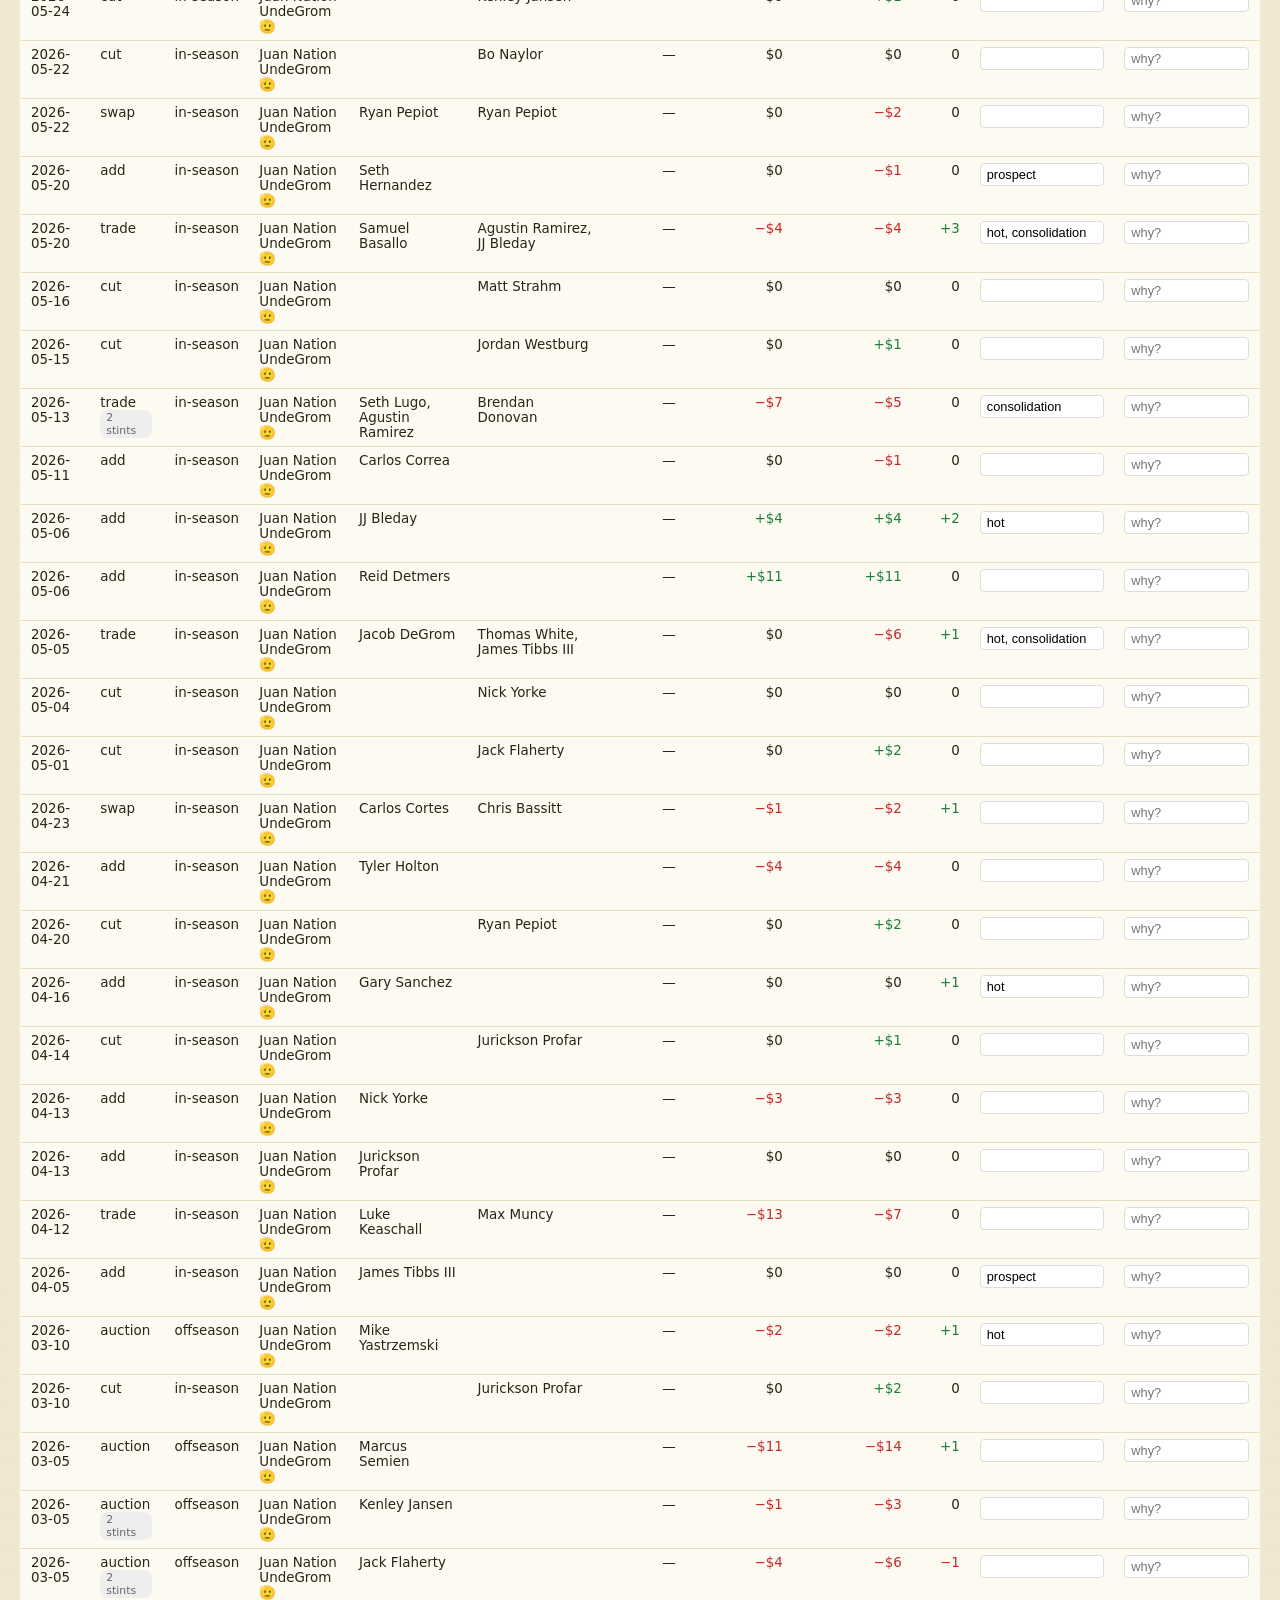
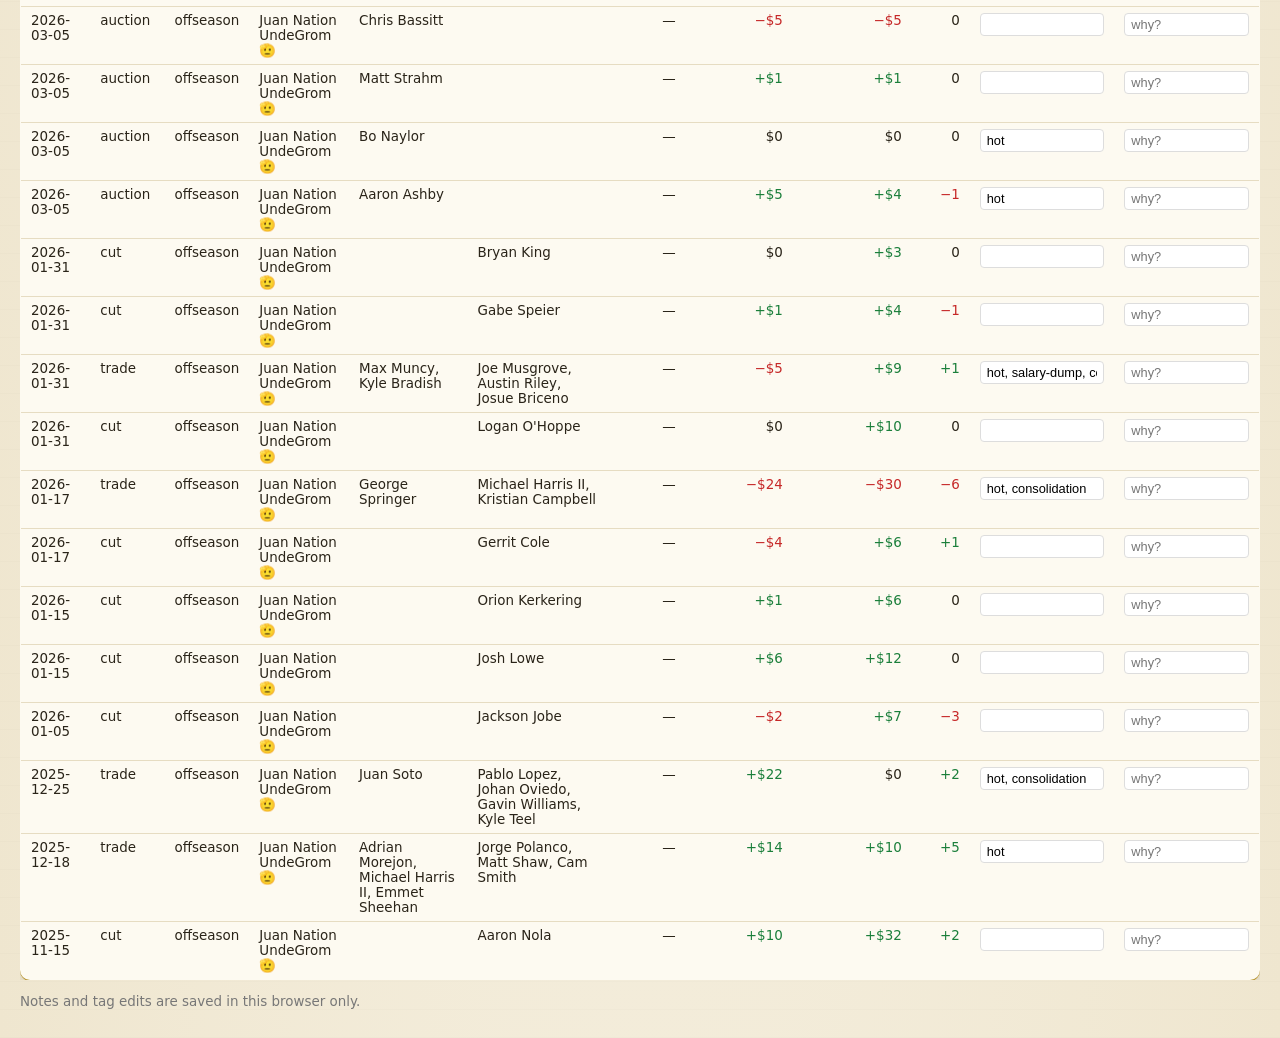
==== commit b67c28de: "fix(audit): prorate short-stint pitchers' strikeouts; report production next to result after salary " ====
--- a/audit.html
+++ b/audit.html
@@ -92,12 +92,13 @@
       function tile(k, mineV, med, fmt, sub) {
         return '<div class="tile"><div class="k">' + k + '</div><div class="v ' + cls(mineV) + '">' + fmt(mineV) + '</div><div class="s">' + sub(med) + '</div></div>';
       }
-      var p = sum(mine, function (m) { return m.process; }), r = sum(mine, function (m) { return m.result; });
+      var p = sum(mine, function (m) { return m.process; }), r = sum(mine, function (m) { return m.result; }), prod = sum(mine, function (m) { return m.production; });
       var pts = sum(mine, function (m) { return m.ptsContributed; });
       var vs = function (med) { return 'league median ' + money(med); };
       var html = '<h2>Your ' + (season === 'all' ? '2024–2026' : season) + ' in one line</h2><div class="tiles">' +
         tile('Moves', mine.length, null, function (v) { return v; }, function () { return 'league avg ' + Math.round(ms.length / teamIds.length); }) +
-        tile('Result', r, median(teamSums(function (m) { return m.result; })), money, vs) +
+        tile('Production', prod, median(teamSums(function (m) { return m.production; })), money, function (med) { return 'what the counted stats were worth · league median ' + money(med); }) +
+        tile('Result (after salary)', r, median(teamSums(function (m) { return m.result; })), money, function (med) { return 'production minus salary paid, plus salary freed · league median ' + money(med); }) +
         tile('Process', season === 2026 || season === 'all' ? p : null, median(teamSums(function (m) { return m.process; })), money, function (med) { return season === 2026 || season === 'all' ? vs(med) : 'needs 2026 projections'; }) +
         tile('Roto pts from moves', pts, median(teamSums(function (m) { return m.ptsContributed; })), function (v) { return signed(v); },
           function (med) { return 'what your moves\' counted stats were worth · league median ' + signed(med); }) +
@@ -116,12 +117,12 @@
       Object.keys(allTags).sort().forEach(function (t) { groups.push({ label: 'Tag: ' + t, f: function (m) { return tagsOf(m).indexOf(t) >= 0; } }); });
       var rows = groups.map(function (g) {
         var a = mine.filter(g.f), b = ms.filter(g.f);
-        return { label: g.label, n: a.length, myR: avg(a, function (m) { return m.result; }), lgR: avg(b, function (m) { return m.result; }),
+        return { label: g.label, n: a.length, myR: avg(a, function (m) { return m.result; }), myPr: avg(a, function (m) { return m.production; }), lgR: avg(b, function (m) { return m.result; }),
           myP: avg(a, function (m) { return m.process; }), lgP: avg(b, function (m) { return m.process; }) };
       }).filter(function (r) { return r.n >= 5; });
-      var html = '<h2>Patterns</h2><div class="tbl-wrap"><table><tr><th class="l">Move type / tag</th><th>Your n</th><th>Your avg result</th><th>League avg result</th><th>Your avg process</th><th>League avg process</th></tr>';
+      var html = '<h2>Patterns</h2><div class="tbl-wrap"><table><tr><th class="l">Move type / tag</th><th>Your n</th><th>Your avg result</th><th>Your avg production</th><th>League avg result</th><th>Your avg process</th><th>League avg process</th></tr>';
       rows.forEach(function (r) {
-        html += '<tr><td class="l">' + esc(r.label) + '</td><td>' + r.n + '</td><td class="' + cls(r.myR) + '">' + money(r.myR) + '</td><td>' + money(r.lgR) +
+        html += '<tr><td class="l">' + esc(r.label) + '</td><td>' + r.n + '</td><td class="' + cls(r.myR) + '">' + money(r.myR) + '</td><td class="' + cls(r.myPr) + '">' + money(r.myPr) + '</td><td>' + money(r.lgR) +
           '</td><td class="' + cls(r.myP) + '">' + money(r.myP) + '</td><td>' + money(r.lgP) + '</td></tr>';
       });
       return html + '</table></div><div class="note">Patterns need at least 5 of your moves to show. Averages are per move.</div>';
@@ -174,7 +175,7 @@
 
     var COLS = [
       ['date', 'Date', 'l'], ['kind', 'Move', 'l'], ['phase', 'Phase', 'l'], ['team', 'Team', 'l'], ['in', 'In', 'l'], ['out', 'Out', 'l'],
-      ['process', 'Process', ''], ['result', 'Result', ''], ['ptsContributed', 'Δ pts', ''], ['tags', 'Tags', 'l'], ['note', 'Note', 'l'],
+      ['process', 'Process', ''], ['production', 'Production', ''], ['result', 'After salary', ''], ['ptsContributed', 'Δ pts', ''], ['tags', 'Tags', 'l'], ['note', 'Note', 'l'],
     ];
     function sortVal(m, k) {
       if (k === 'team') return teamName(m.teamId);
@@ -193,7 +194,7 @@
         var n = notes[m.id] || {};
         html += '<tr><td class="l">' + m.date + '</td><td class="l">' + m.kind + (m.combinedStints ? ' <span class="chip" title="two stints on this team this season, combined">2 stints</span>' : '') +
           '</td><td class="l">' + (m.phase || '') + '</td><td class="l">' + esc((A.managers && A.managers[m.manager]) || teamName(m.teamId)) + '</td><td class="l">' + esc(names(m.in)) +
-          '</td><td class="l">' + esc(names(m.out)) + '</td><td class="' + cls(m.process) + '">' + money(m.process) + '</td><td class="' + cls(m.result) + '">' + money(m.result) +
+          '</td><td class="l">' + esc(names(m.out)) + '</td><td class="' + cls(m.process) + '">' + money(m.process) + '</td><td class="' + cls(m.production) + '">' + money(m.production) + '</td><td class="' + cls(m.result) + '">' + money(m.result) +
           '</td><td class="' + cls(m.ptsContributed) + '">' + signed(m.ptsContributed) +
           '</td><td class="l"><input data-tags="' + m.id + '" value="' + esc(n.tags != null ? n.tags : m.tags.join(', ')) + '"></td>' +
           '<td class="l"><input data-note="' + m.id + '" value="' + esc(n.note || '') + '" placeholder="why?"></td></tr>';
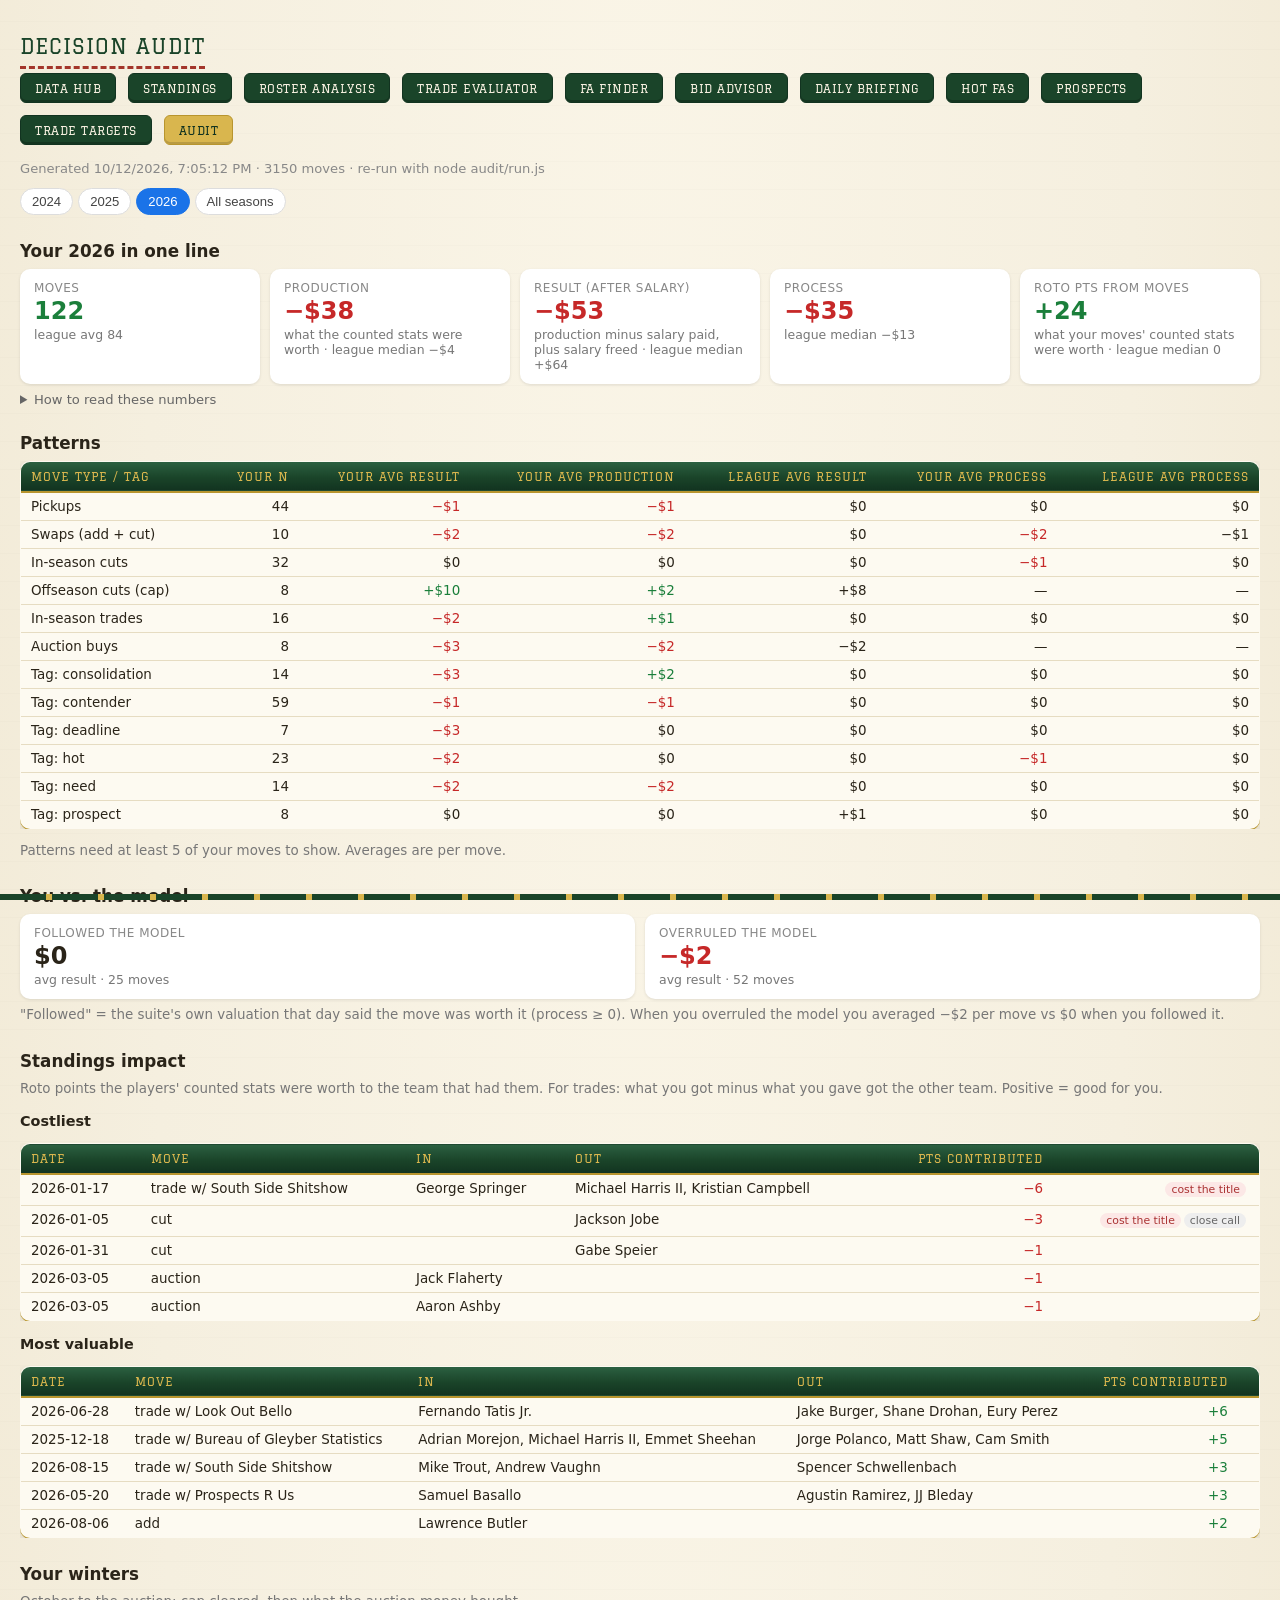
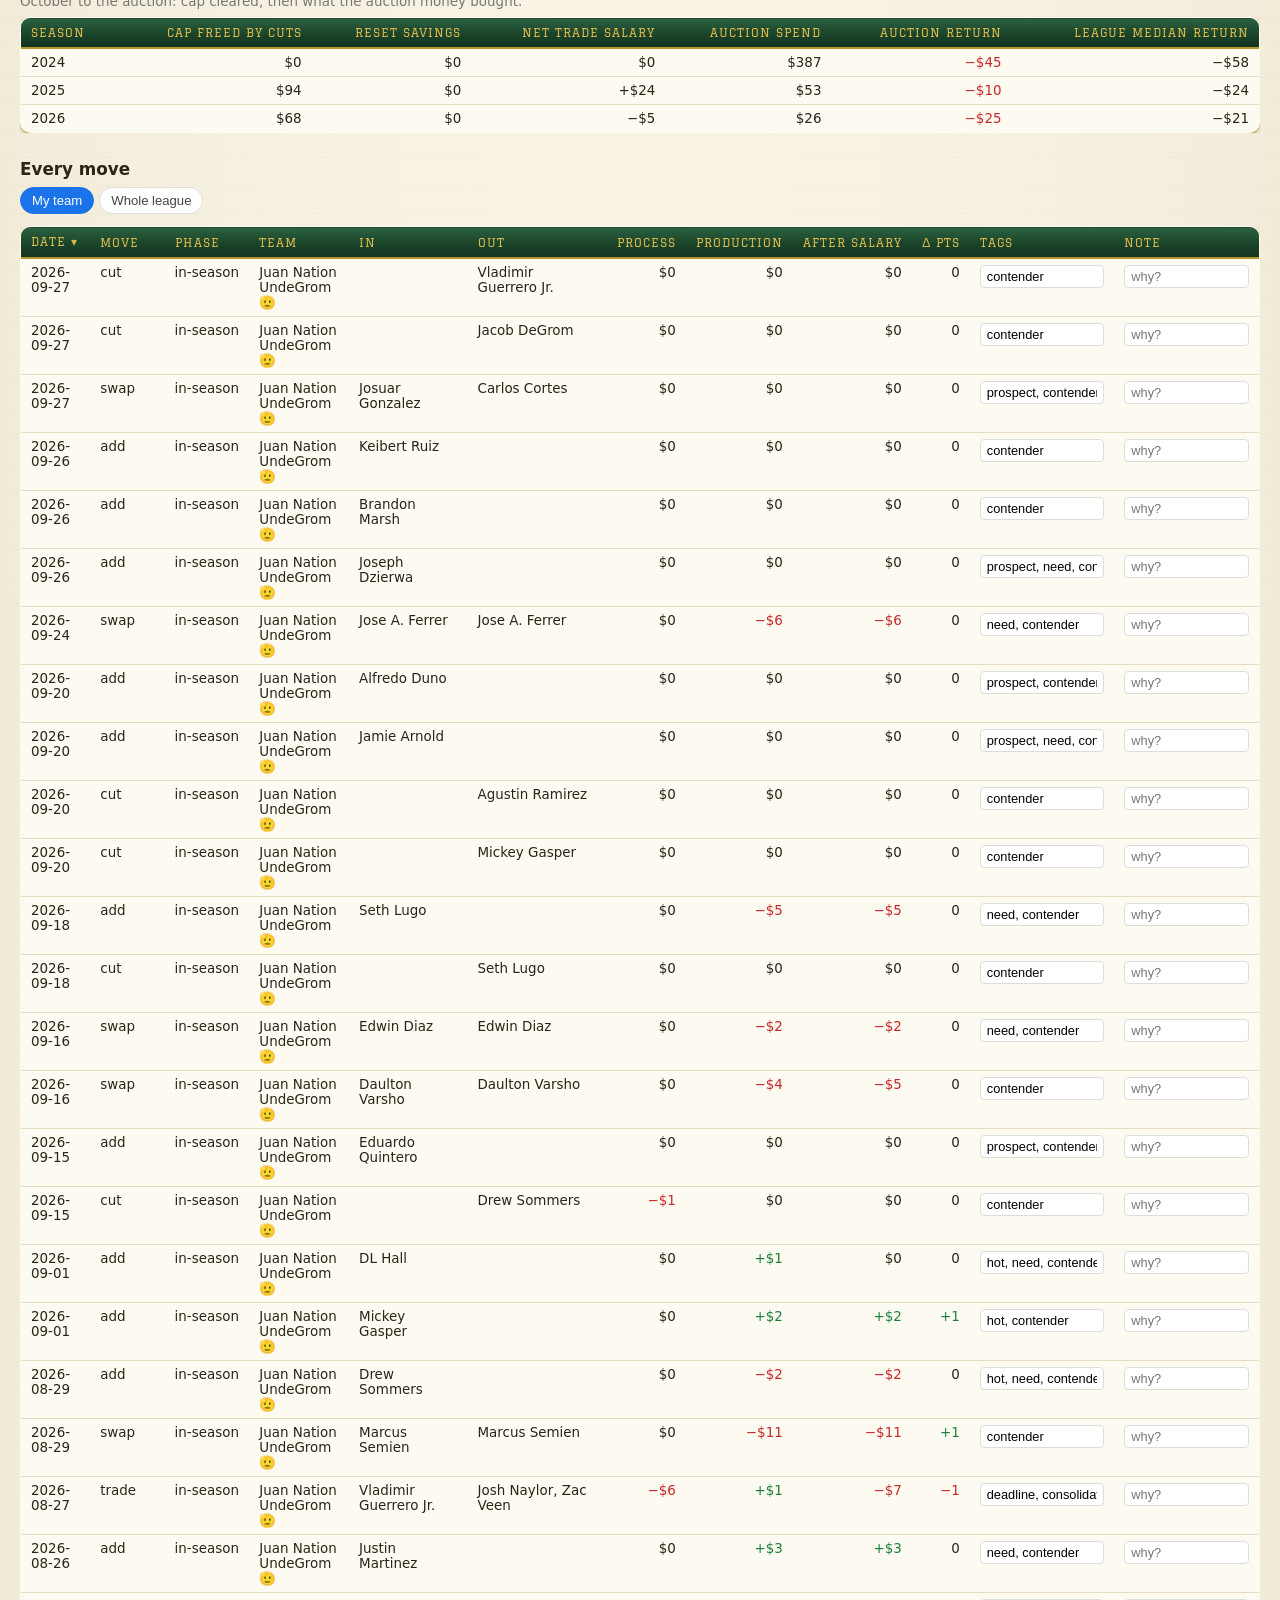
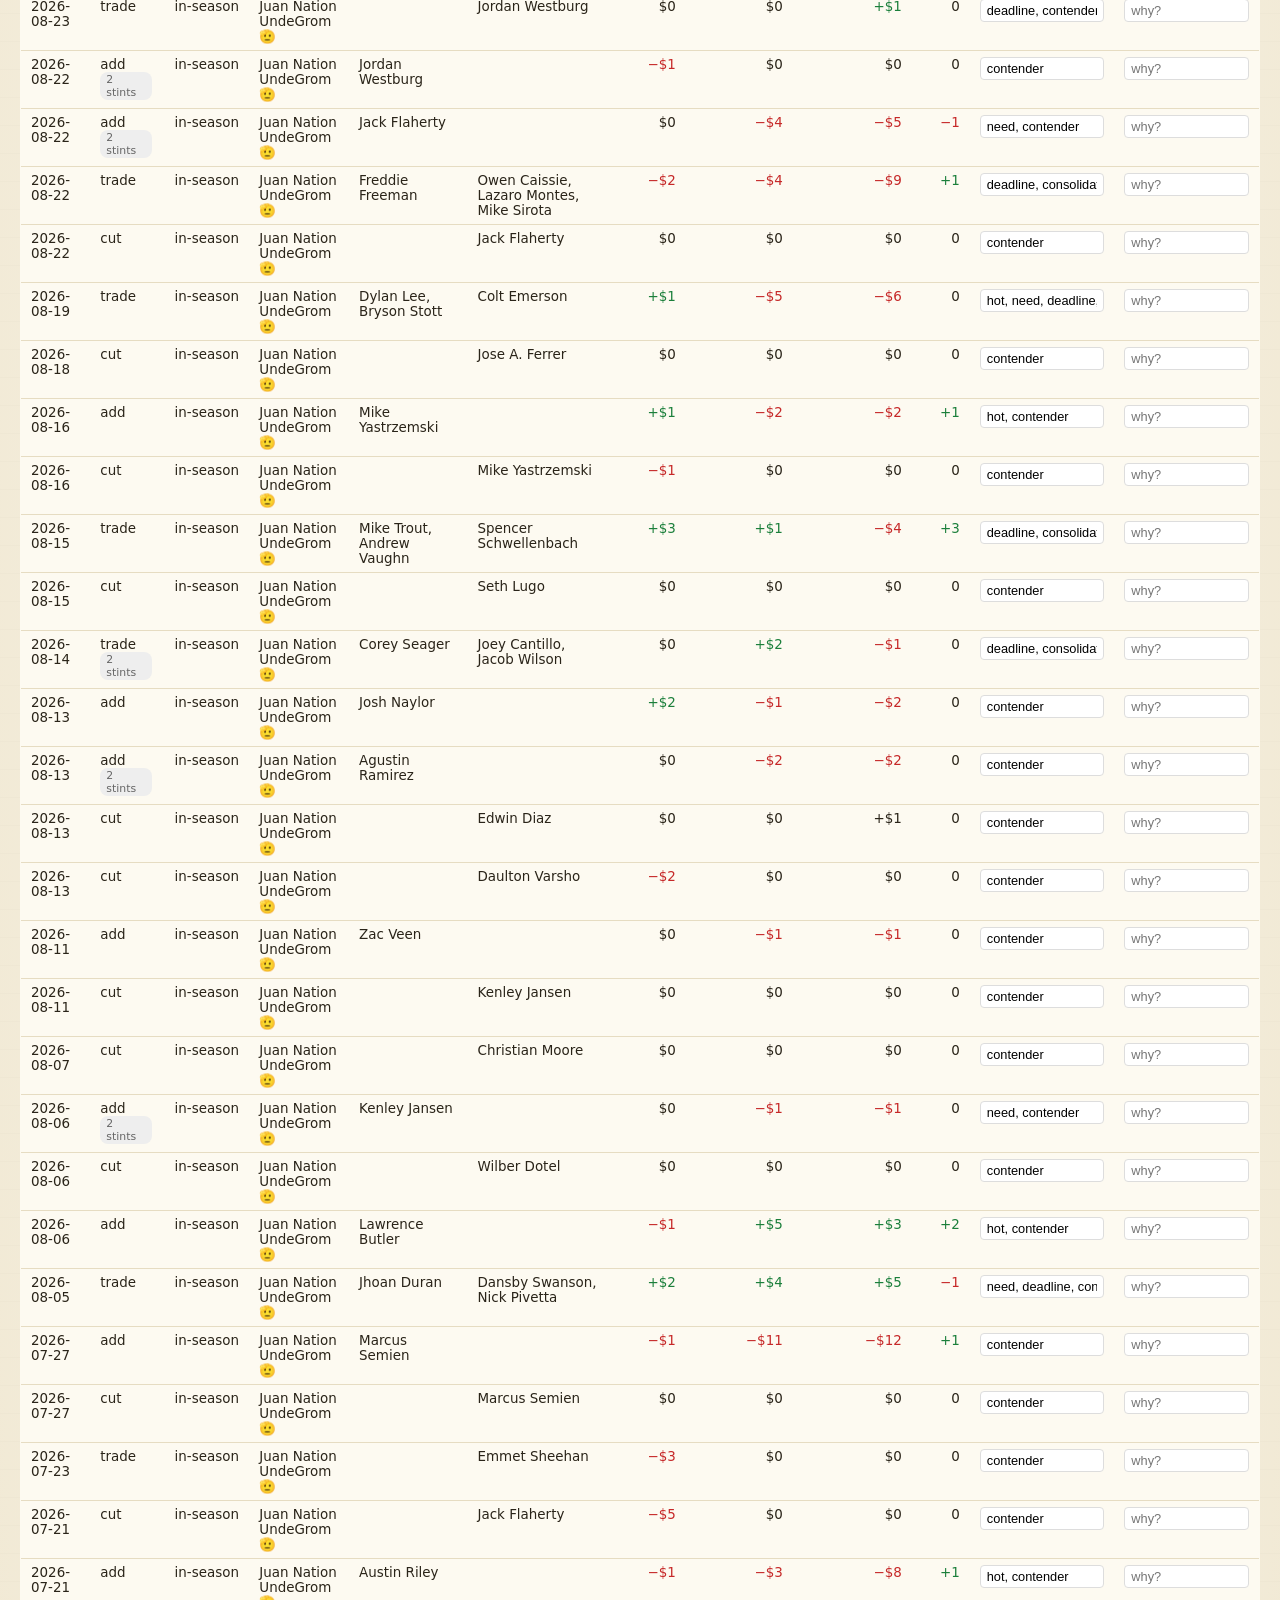
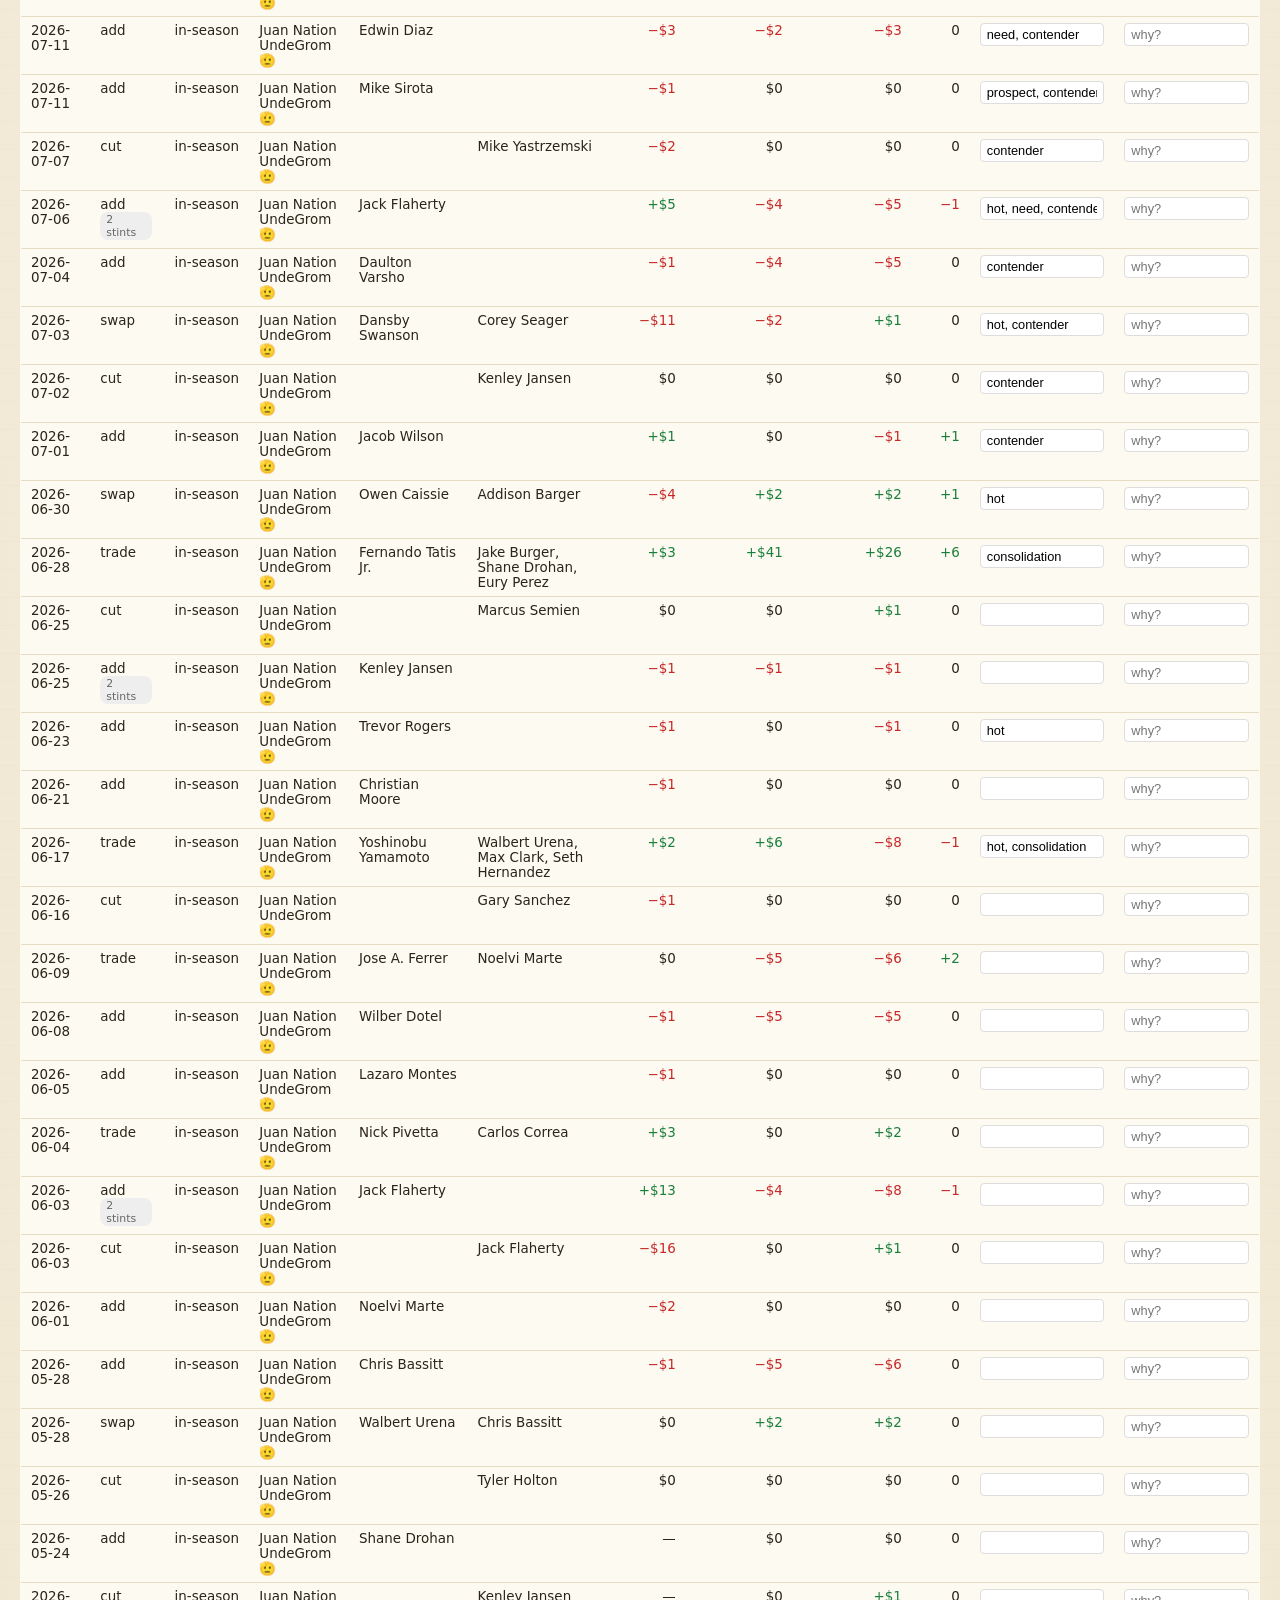
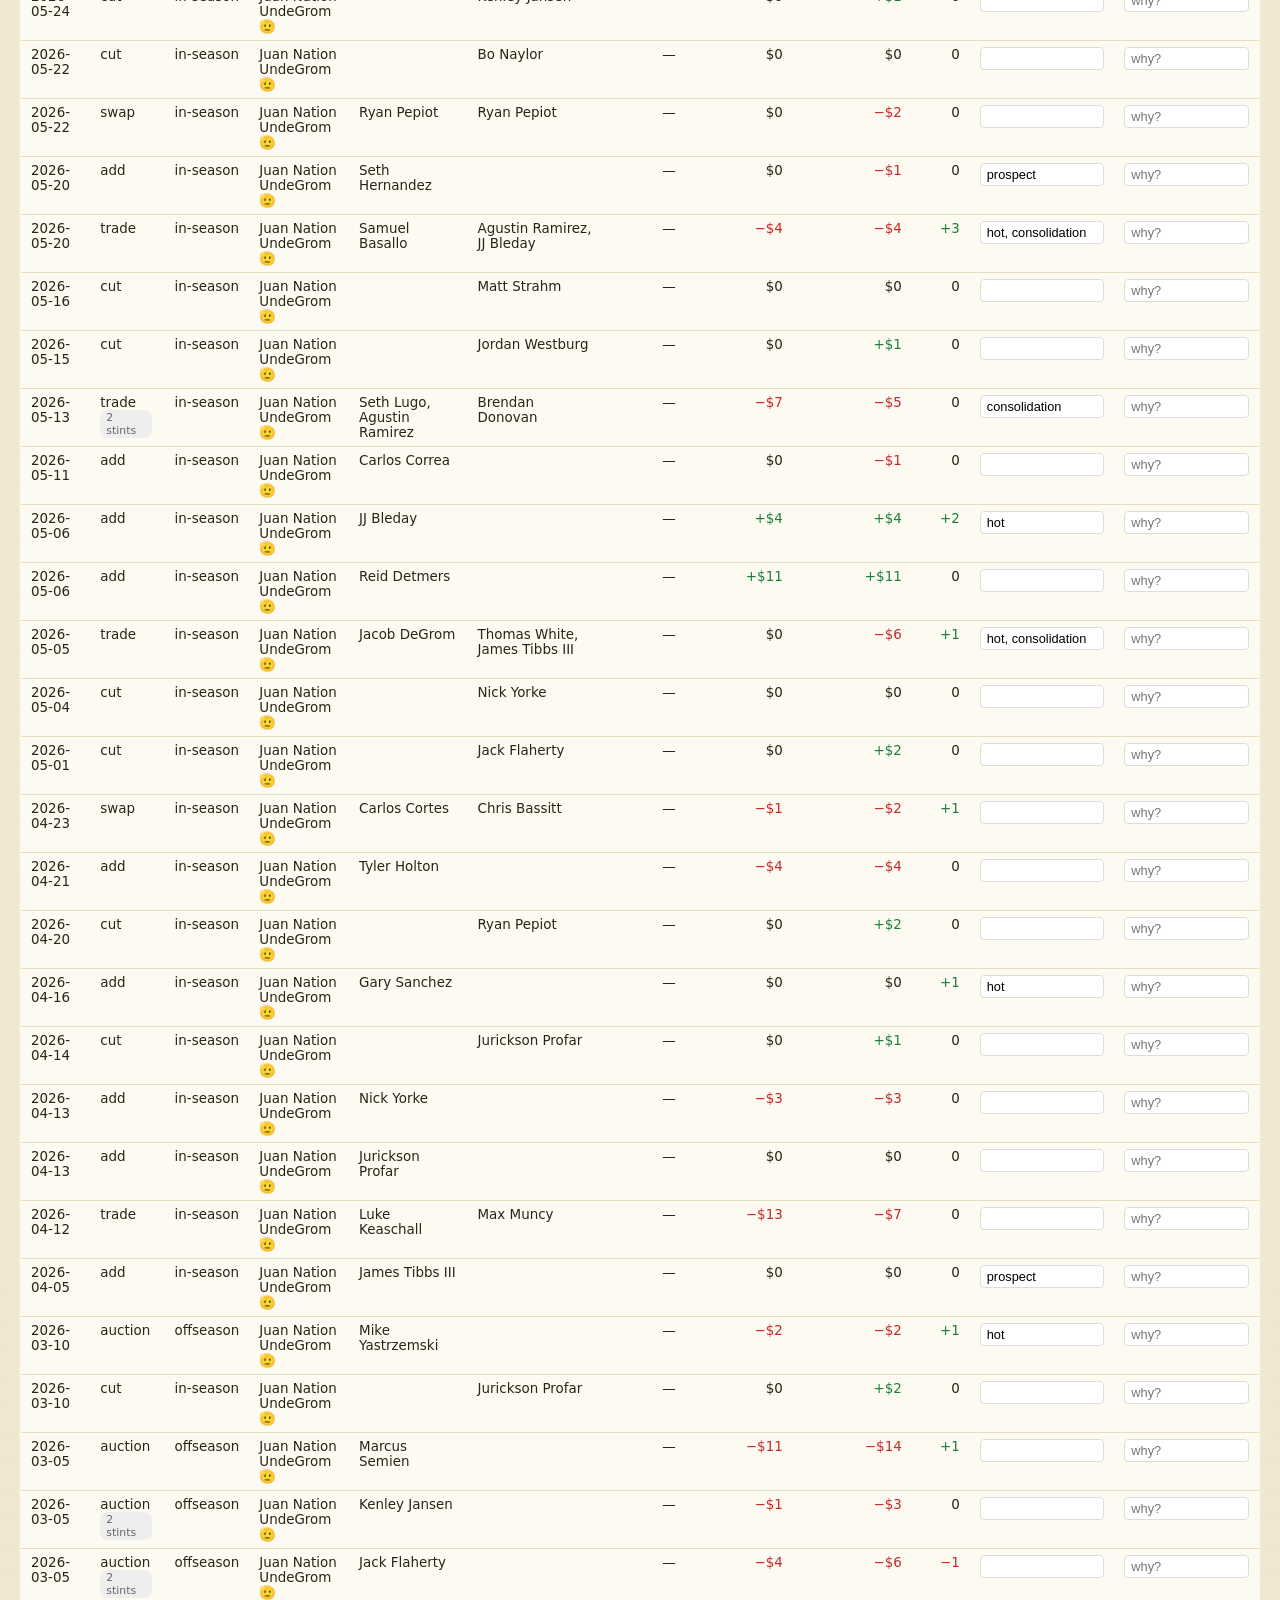
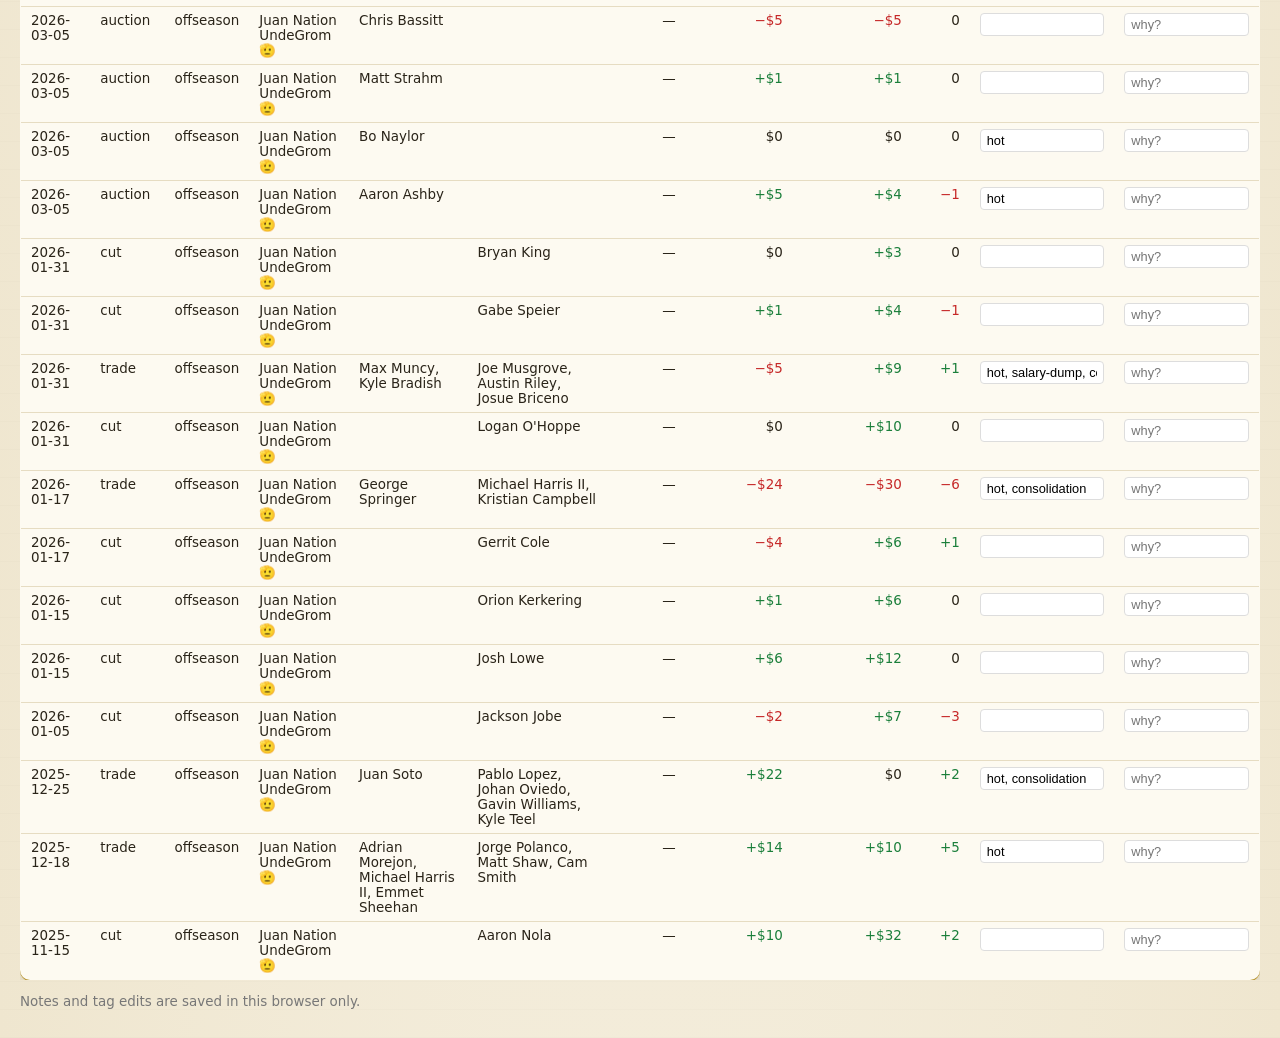
==== commit 3d934dc4: "feat(audit): close-call flag on title-deciding moves A verdict is a close call if it flips when any " ====
--- a/audit.html
+++ b/audit.html
@@ -142,7 +142,7 @@
 
     var TITLE_CHIP = { 'won-title': 'won the title', 'made-podium': 'made the podium', 'cost-title': 'cost the title', 'cost-podium': 'cost the podium' };
     function moveLine(m) {
-      var chip = m.titleDeciding ? '<span class="chip ' + (m.titleDeciding.indexOf('cost') === 0 ? 'warn' : 'dec') + '">' + TITLE_CHIP[m.titleDeciding] + '</span>' : '';
+      var chip = m.titleDeciding ? '<span class="chip ' + (m.titleDeciding.indexOf('cost') === 0 ? 'warn' : 'dec') + '">' + TITLE_CHIP[m.titleDeciding] + '</span>' + (m.closeCall ? '<span class="chip">close call</span>' : '') : '';
       return '<tr><td class="l">' + m.date + '</td><td class="l">' + m.kind + (m.counterTeamId ? ' w/ ' + esc(teamName(m.counterTeamId)) : '') + '</td><td class="l">' + esc(names(m.in)) +
         '</td><td class="l">' + esc(names(m.out)) + '</td><td class="' + cls(m.ptsContributed) + '">' + signed(m.ptsContributed) + '</td><td>' + chip + '</td></tr>';
     }
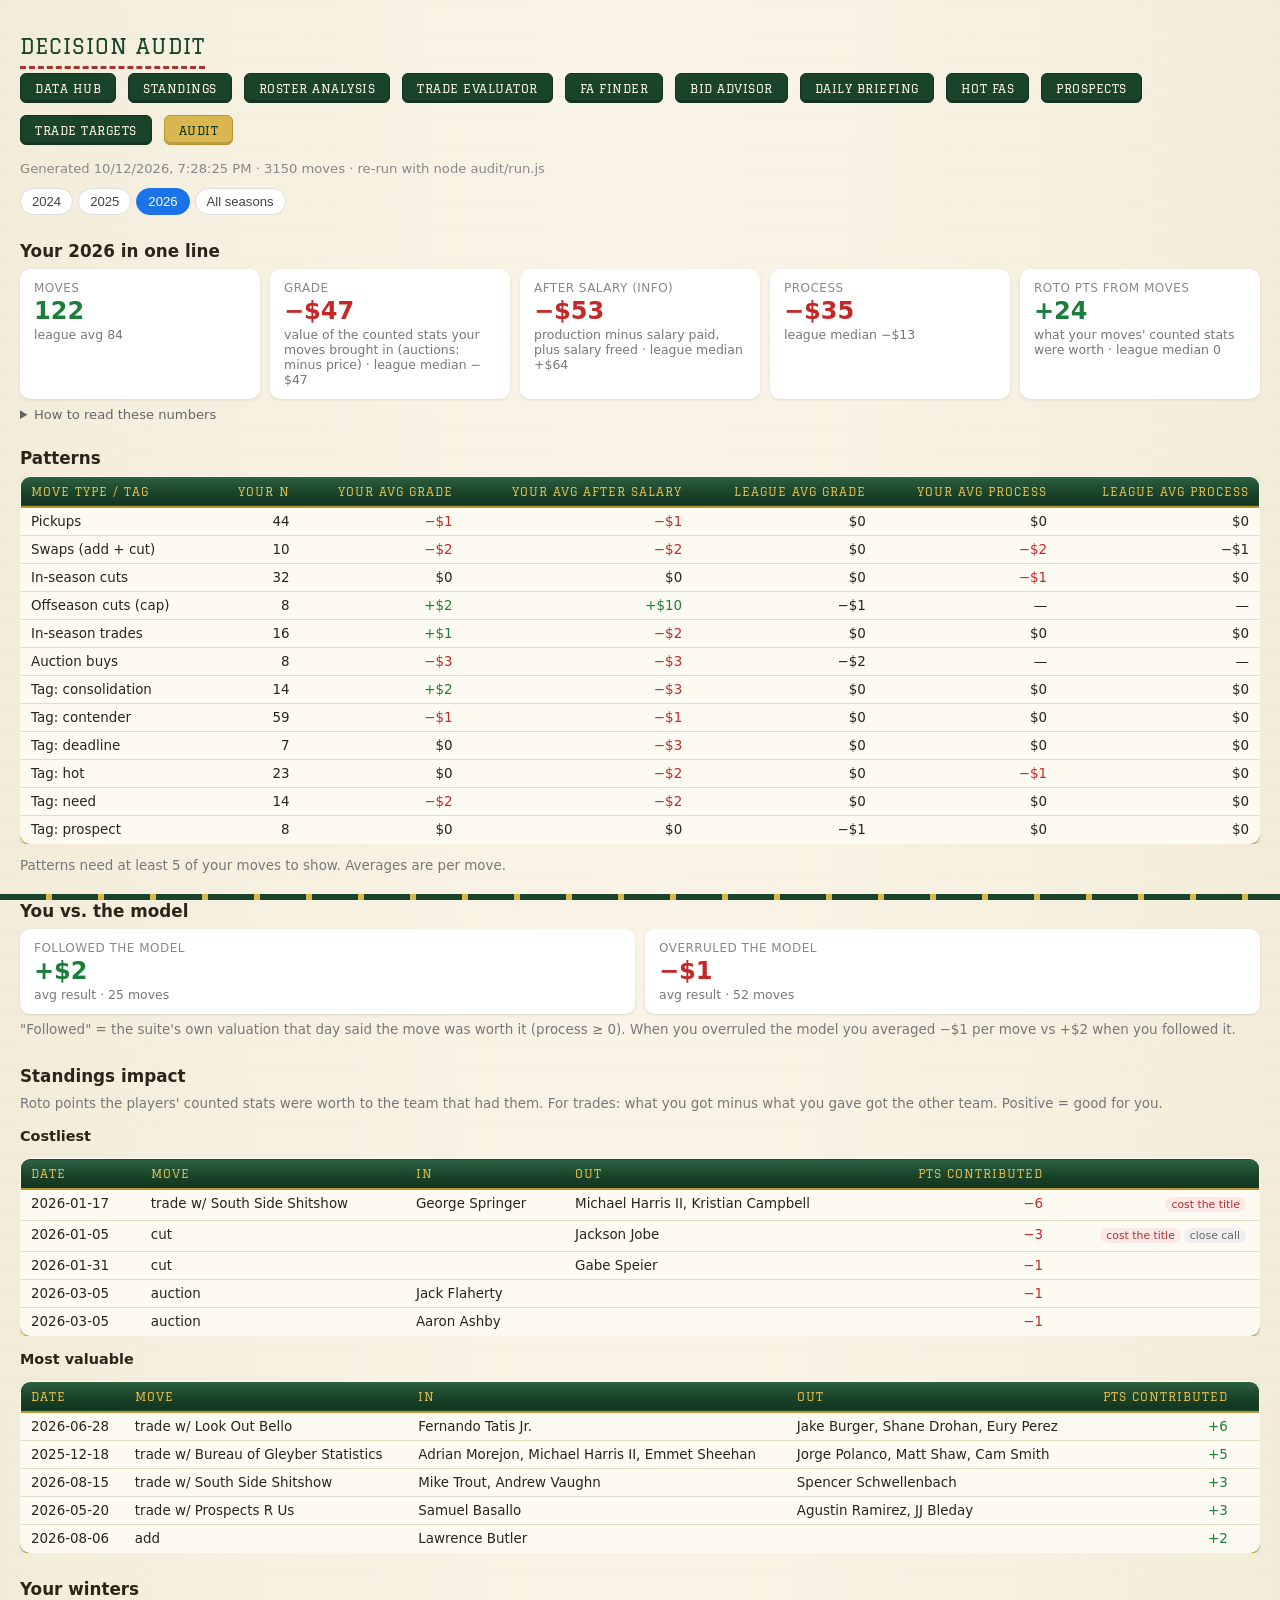
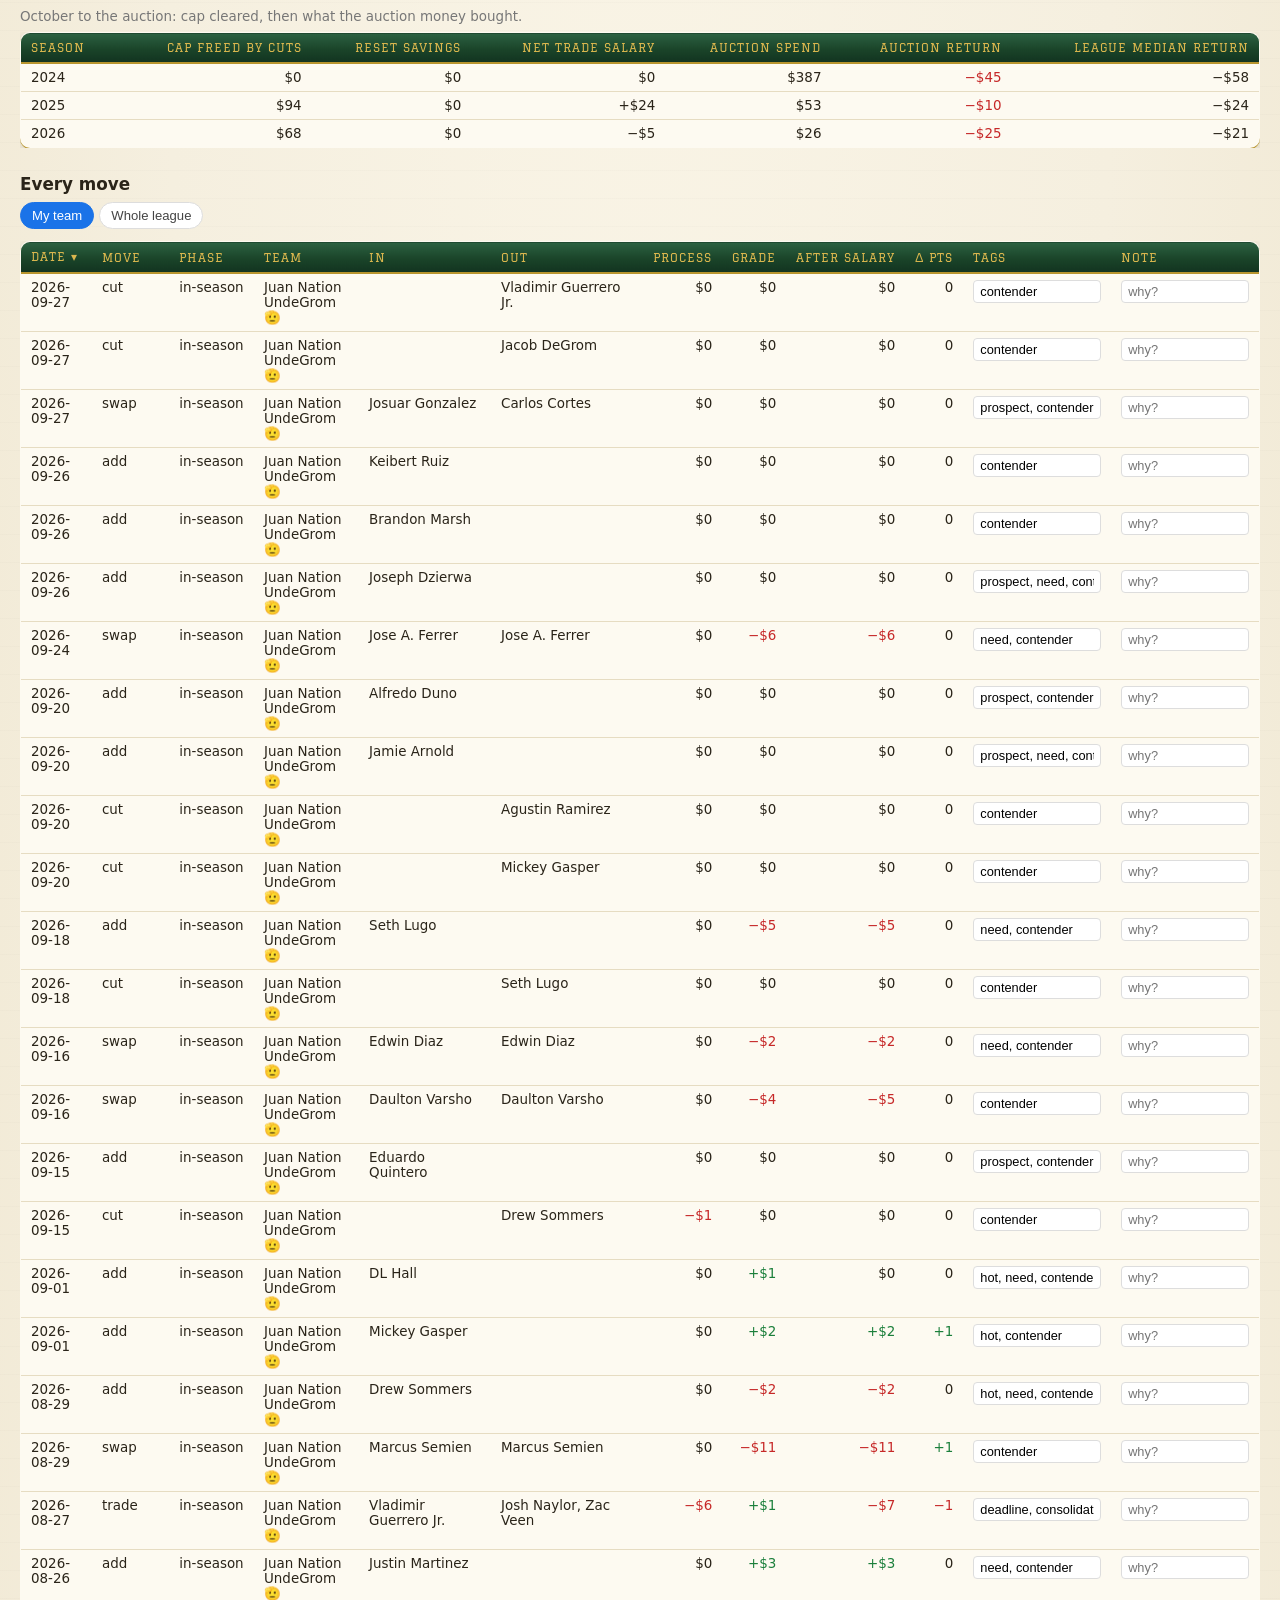
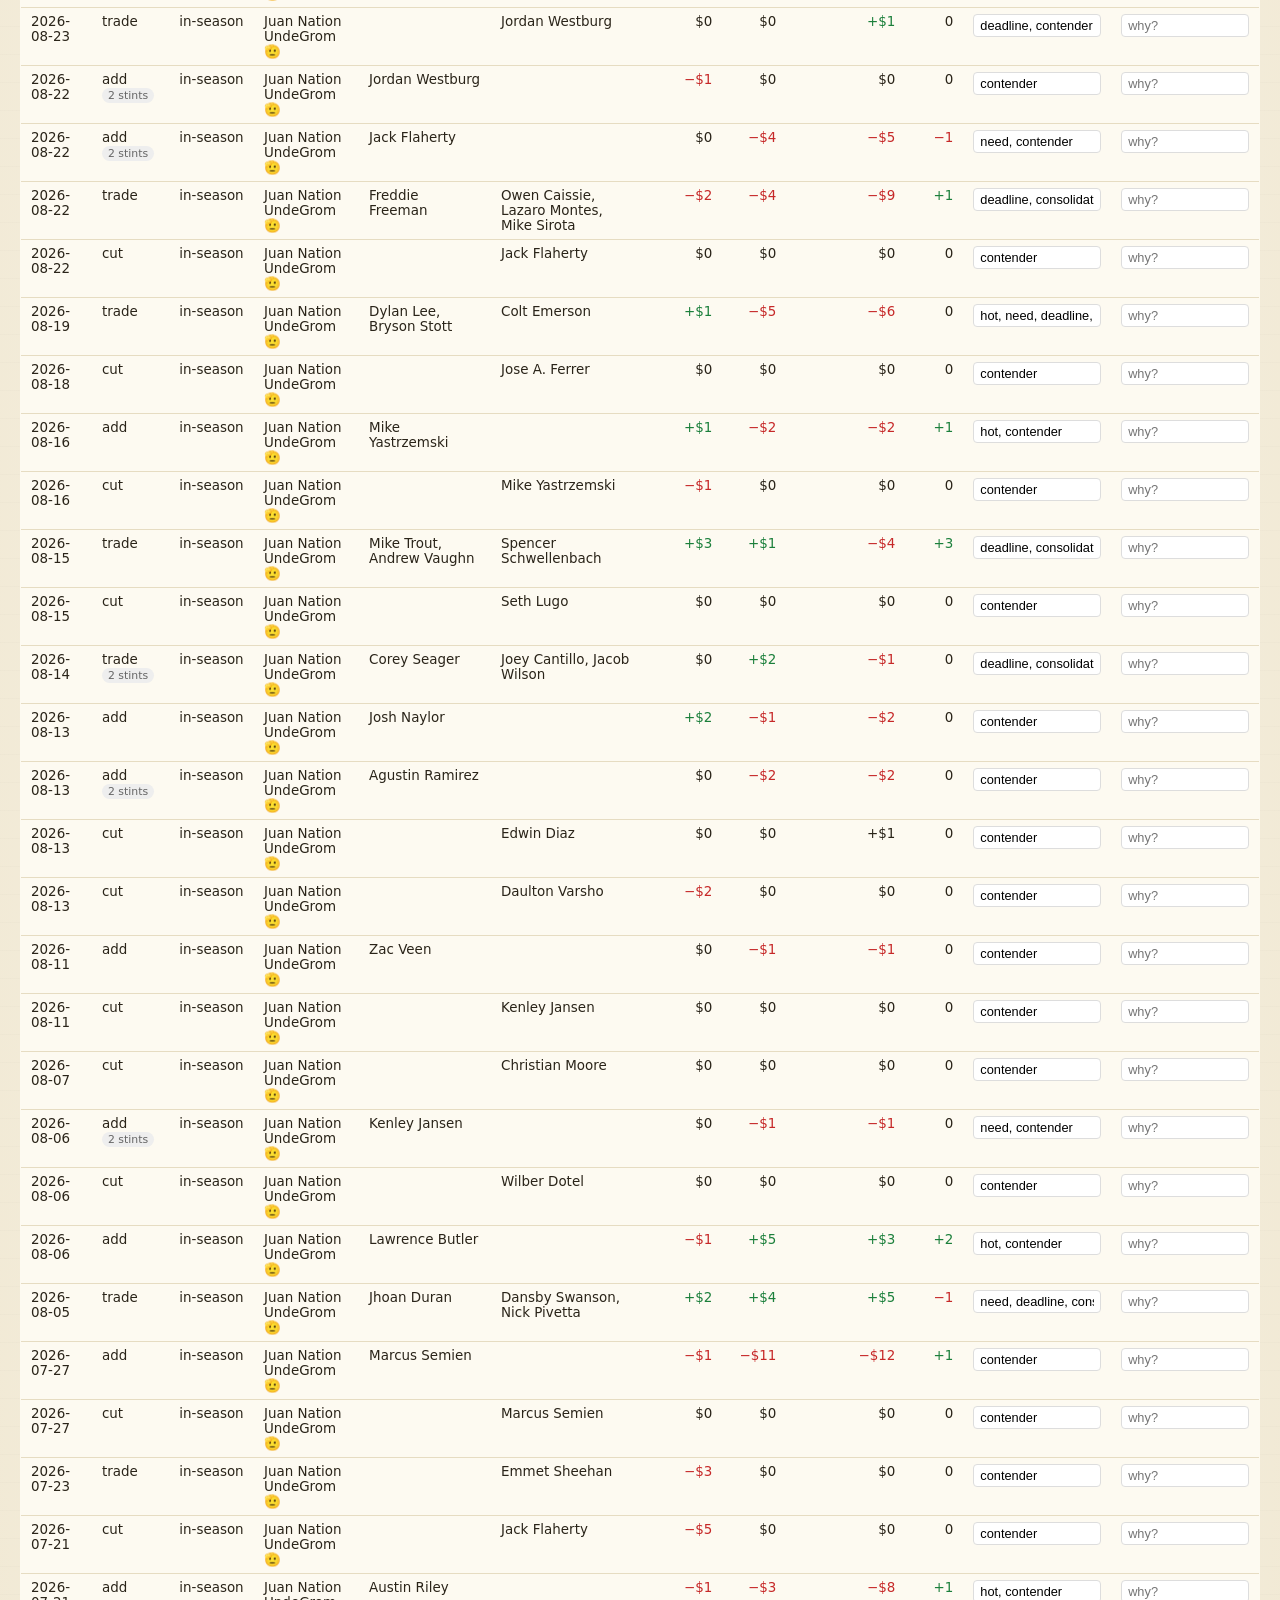
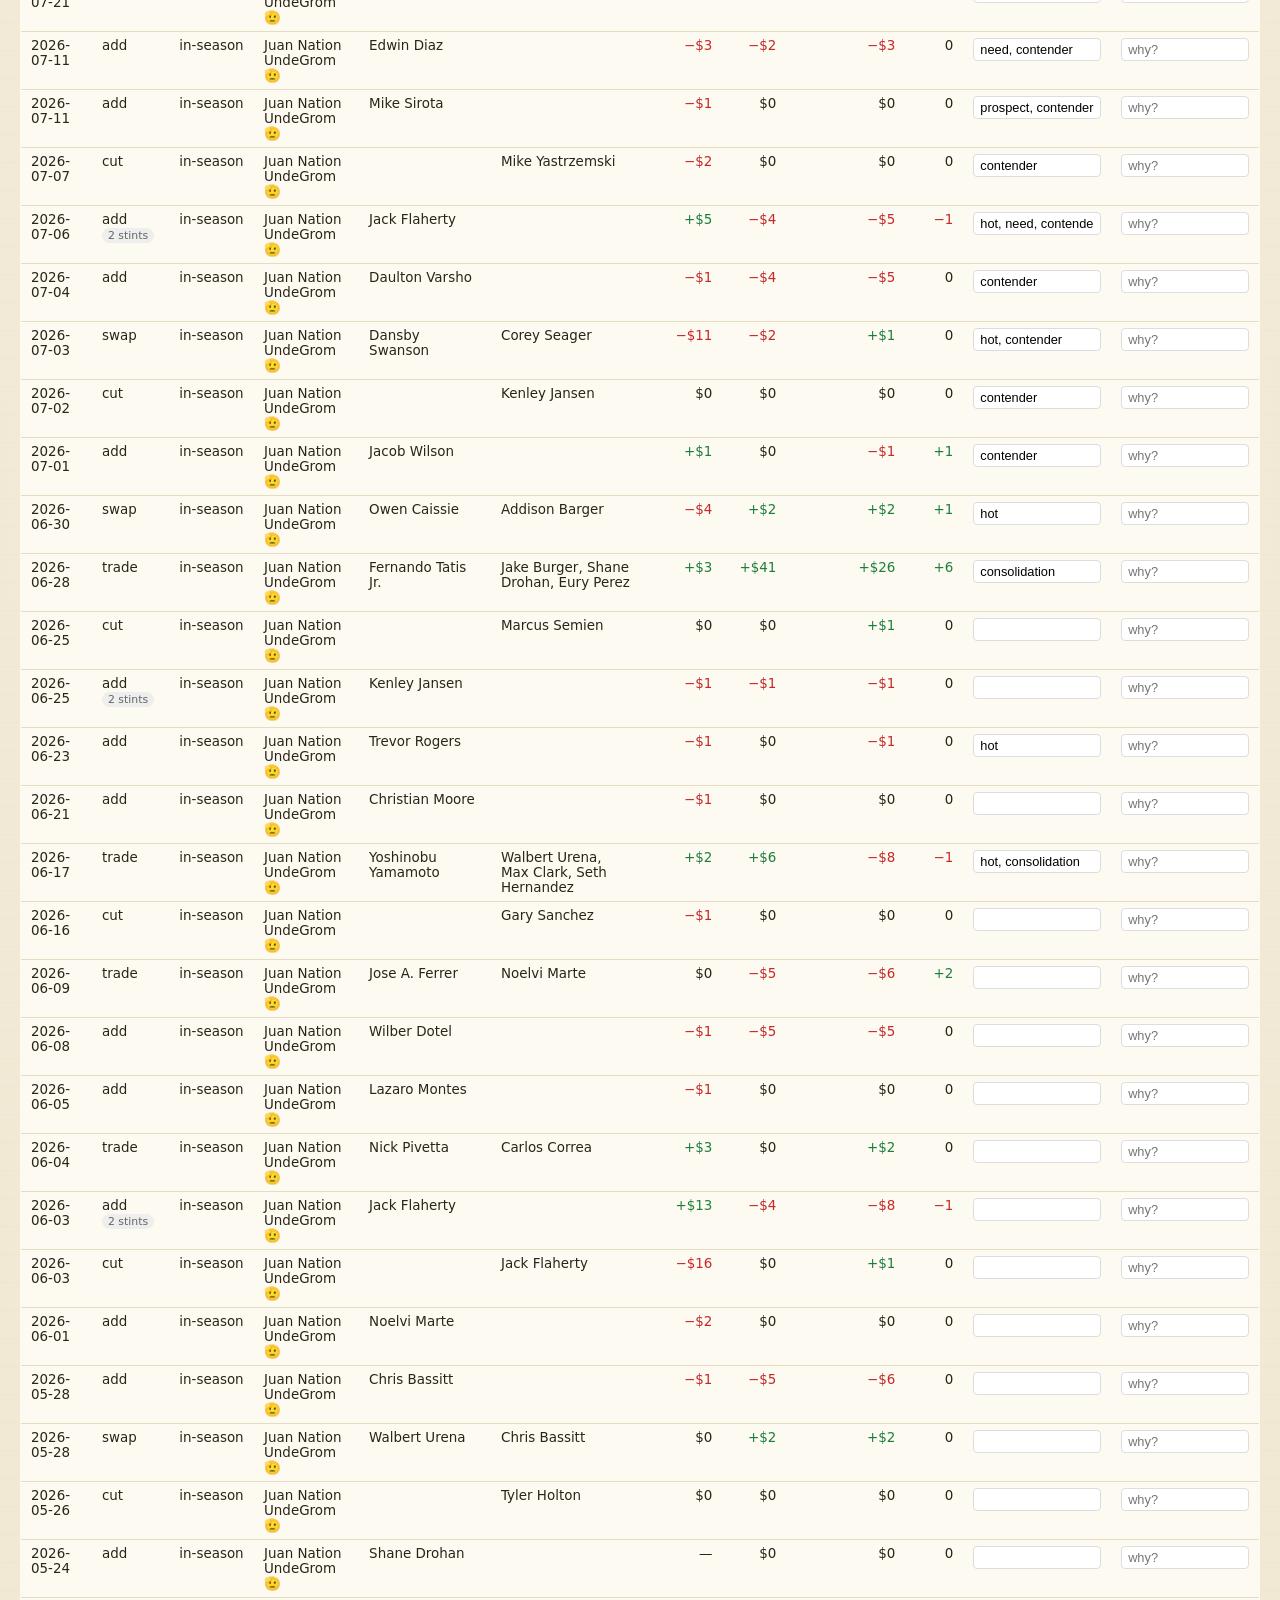
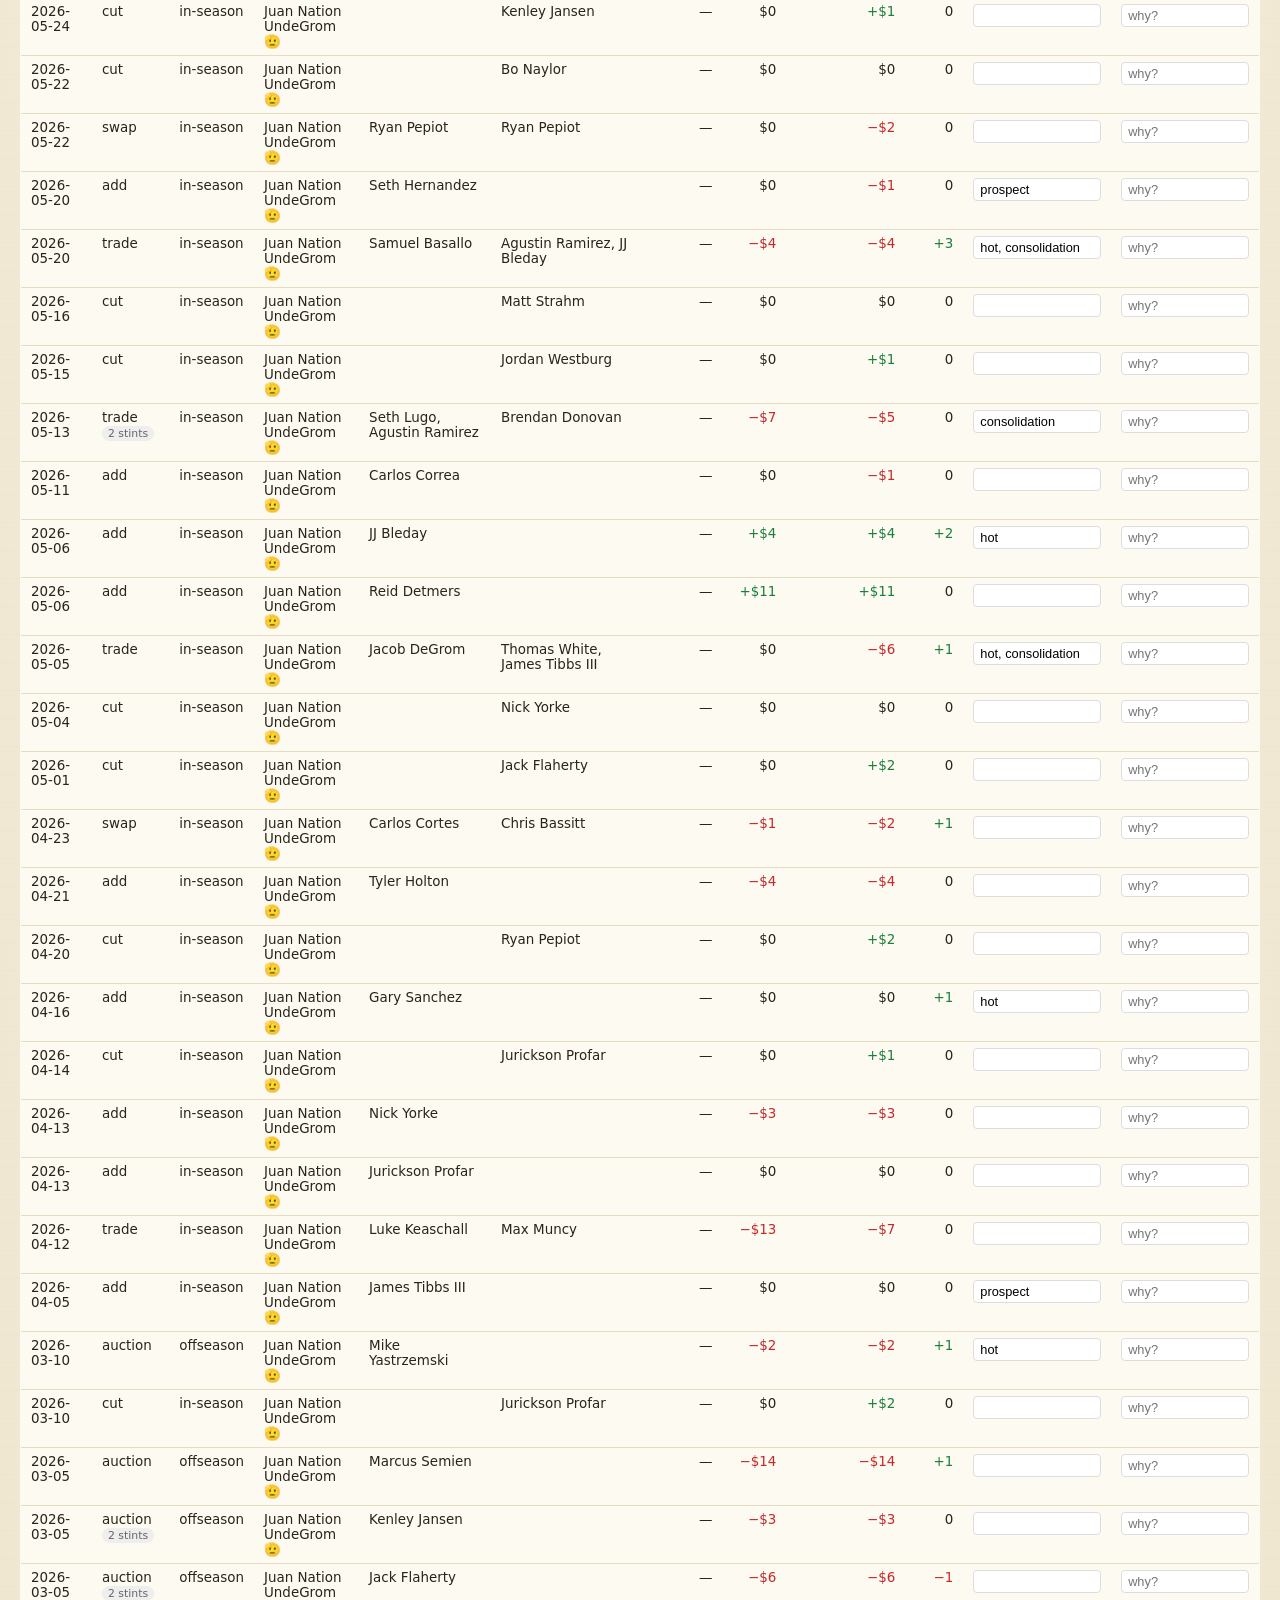
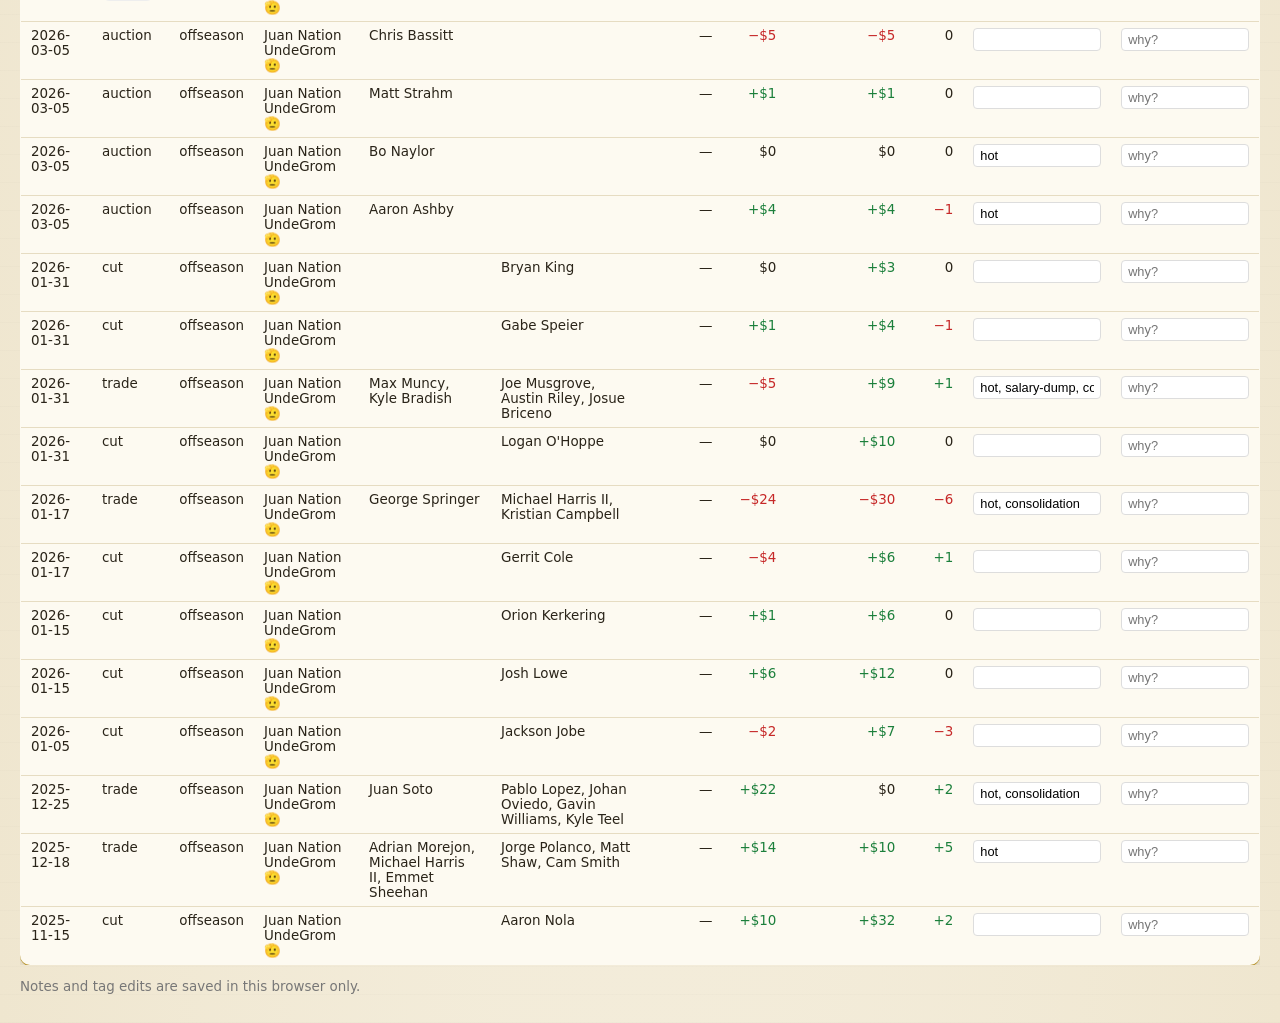
==== commit b5b9dcbf: "feat(audit): grade moves on production, not salary freed Freed salary is only worth what it later bu" ====
--- a/audit.html
+++ b/audit.html
@@ -92,13 +92,13 @@
       function tile(k, mineV, med, fmt, sub) {
         return '<div class="tile"><div class="k">' + k + '</div><div class="v ' + cls(mineV) + '">' + fmt(mineV) + '</div><div class="s">' + sub(med) + '</div></div>';
       }
-      var p = sum(mine, function (m) { return m.process; }), r = sum(mine, function (m) { return m.result; }), prod = sum(mine, function (m) { return m.production; });
+      var p = sum(mine, function (m) { return m.process; }), r = sum(mine, function (m) { return m.result; }), gr = sum(mine, function (m) { return m.grade; });
       var pts = sum(mine, function (m) { return m.ptsContributed; });
       var vs = function (med) { return 'league median ' + money(med); };
       var html = '<h2>Your ' + (season === 'all' ? '2024–2026' : season) + ' in one line</h2><div class="tiles">' +
         tile('Moves', mine.length, null, function (v) { return v; }, function () { return 'league avg ' + Math.round(ms.length / teamIds.length); }) +
-        tile('Production', prod, median(teamSums(function (m) { return m.production; })), money, function (med) { return 'what the counted stats were worth · league median ' + money(med); }) +
-        tile('Result (after salary)', r, median(teamSums(function (m) { return m.result; })), money, function (med) { return 'production minus salary paid, plus salary freed · league median ' + money(med); }) +
+        tile('Grade', gr, median(teamSums(function (m) { return m.grade; })), money, function (med) { return 'value of the counted stats your moves brought in (auctions: minus price) · league median ' + money(med); }) +
+        tile('After salary (info)', r, median(teamSums(function (m) { return m.result; })), money, function (med) { return 'production minus salary paid, plus salary freed · league median ' + money(med); }) +
         tile('Process', season === 2026 || season === 'all' ? p : null, median(teamSums(function (m) { return m.process; })), money, function (med) { return season === 2026 || season === 'all' ? vs(med) : 'needs 2026 projections'; }) +
         tile('Roto pts from moves', pts, median(teamSums(function (m) { return m.ptsContributed; })), function (v) { return signed(v); },
           function (med) { return 'what your moves\' counted stats were worth · league median ' + signed(med); }) +
@@ -117,10 +117,10 @@
       Object.keys(allTags).sort().forEach(function (t) { groups.push({ label: 'Tag: ' + t, f: function (m) { return tagsOf(m).indexOf(t) >= 0; } }); });
       var rows = groups.map(function (g) {
         var a = mine.filter(g.f), b = ms.filter(g.f);
-        return { label: g.label, n: a.length, myR: avg(a, function (m) { return m.result; }), myPr: avg(a, function (m) { return m.production; }), lgR: avg(b, function (m) { return m.result; }),
+        return { label: g.label, n: a.length, myR: avg(a, function (m) { return m.grade; }), myPr: avg(a, function (m) { return m.result; }), lgR: avg(b, function (m) { return m.grade; }),
           myP: avg(a, function (m) { return m.process; }), lgP: avg(b, function (m) { return m.process; }) };
       }).filter(function (r) { return r.n >= 5; });
-      var html = '<h2>Patterns</h2><div class="tbl-wrap"><table><tr><th class="l">Move type / tag</th><th>Your n</th><th>Your avg result</th><th>Your avg production</th><th>League avg result</th><th>Your avg process</th><th>League avg process</th></tr>';
+      var html = '<h2>Patterns</h2><div class="tbl-wrap"><table><tr><th class="l">Move type / tag</th><th>Your n</th><th>Your avg grade</th><th>Your avg after salary</th><th>League avg grade</th><th>Your avg process</th><th>League avg process</th></tr>';
       rows.forEach(function (r) {
         html += '<tr><td class="l">' + esc(r.label) + '</td><td>' + r.n + '</td><td class="' + cls(r.myR) + '">' + money(r.myR) + '</td><td class="' + cls(r.myPr) + '">' + money(r.myPr) + '</td><td>' + money(r.lgR) +
           '</td><td class="' + cls(r.myP) + '">' + money(r.myP) + '</td><td>' + money(r.lgP) + '</td></tr>';
@@ -132,7 +132,7 @@
       var mine = ms.filter(function (m) { return m.teamId === A.myTeamId && m.process != null; });
       if (!mine.length) return '<h2>You vs. the model</h2><div class="note">Needs moves made after 2026-05-24 (first saved projections).</div>';
       var fol = mine.filter(function (m) { return m.process >= 0; }), over = mine.filter(function (m) { return m.process < 0; });
-      var fr = avg(fol, function (m) { return m.result; }), orr = avg(over, function (m) { return m.result; });
+      var fr = avg(fol, function (m) { return m.grade; }), orr = avg(over, function (m) { return m.grade; });
       return '<h2>You vs. the model</h2><div class="tiles">' +
         '<div class="tile"><div class="k">Followed the model</div><div class="v ' + cls(fr) + '">' + money(fr) + '</div><div class="s">avg result · ' + fol.length + ' moves</div></div>' +
         '<div class="tile"><div class="k">Overruled the model</div><div class="v ' + cls(orr) + '">' + money(orr) + '</div><div class="s">avg result · ' + over.length + ' moves</div></div></div>' +
@@ -175,7 +175,7 @@
 
     var COLS = [
       ['date', 'Date', 'l'], ['kind', 'Move', 'l'], ['phase', 'Phase', 'l'], ['team', 'Team', 'l'], ['in', 'In', 'l'], ['out', 'Out', 'l'],
-      ['process', 'Process', ''], ['production', 'Production', ''], ['result', 'After salary', ''], ['ptsContributed', 'Δ pts', ''], ['tags', 'Tags', 'l'], ['note', 'Note', 'l'],
+      ['process', 'Process', ''], ['grade', 'Grade', ''], ['result', 'After salary', ''], ['ptsContributed', 'Δ pts', ''], ['tags', 'Tags', 'l'], ['note', 'Note', 'l'],
     ];
     function sortVal(m, k) {
       if (k === 'team') return teamName(m.teamId);
@@ -194,7 +194,7 @@
         var n = notes[m.id] || {};
         html += '<tr><td class="l">' + m.date + '</td><td class="l">' + m.kind + (m.combinedStints ? ' <span class="chip" title="two stints on this team this season, combined">2 stints</span>' : '') +
           '</td><td class="l">' + (m.phase || '') + '</td><td class="l">' + esc((A.managers && A.managers[m.manager]) || teamName(m.teamId)) + '</td><td class="l">' + esc(names(m.in)) +
-          '</td><td class="l">' + esc(names(m.out)) + '</td><td class="' + cls(m.process) + '">' + money(m.process) + '</td><td class="' + cls(m.production) + '">' + money(m.production) + '</td><td class="' + cls(m.result) + '">' + money(m.result) +
+          '</td><td class="l">' + esc(names(m.out)) + '</td><td class="' + cls(m.process) + '">' + money(m.process) + '</td><td class="' + cls(m.grade) + '">' + money(m.grade) + '</td><td class="' + cls(m.result) + '">' + money(m.result) +
           '</td><td class="' + cls(m.ptsContributed) + '">' + signed(m.ptsContributed) +
           '</td><td class="l"><input data-tags="' + m.id + '" value="' + esc(n.tags != null ? n.tags : m.tags.join(', ')) + '"></td>' +
           '<td class="l"><input data-note="' + m.id + '" value="' + esc(n.note || '') + '" placeholder="why?"></td></tr>';
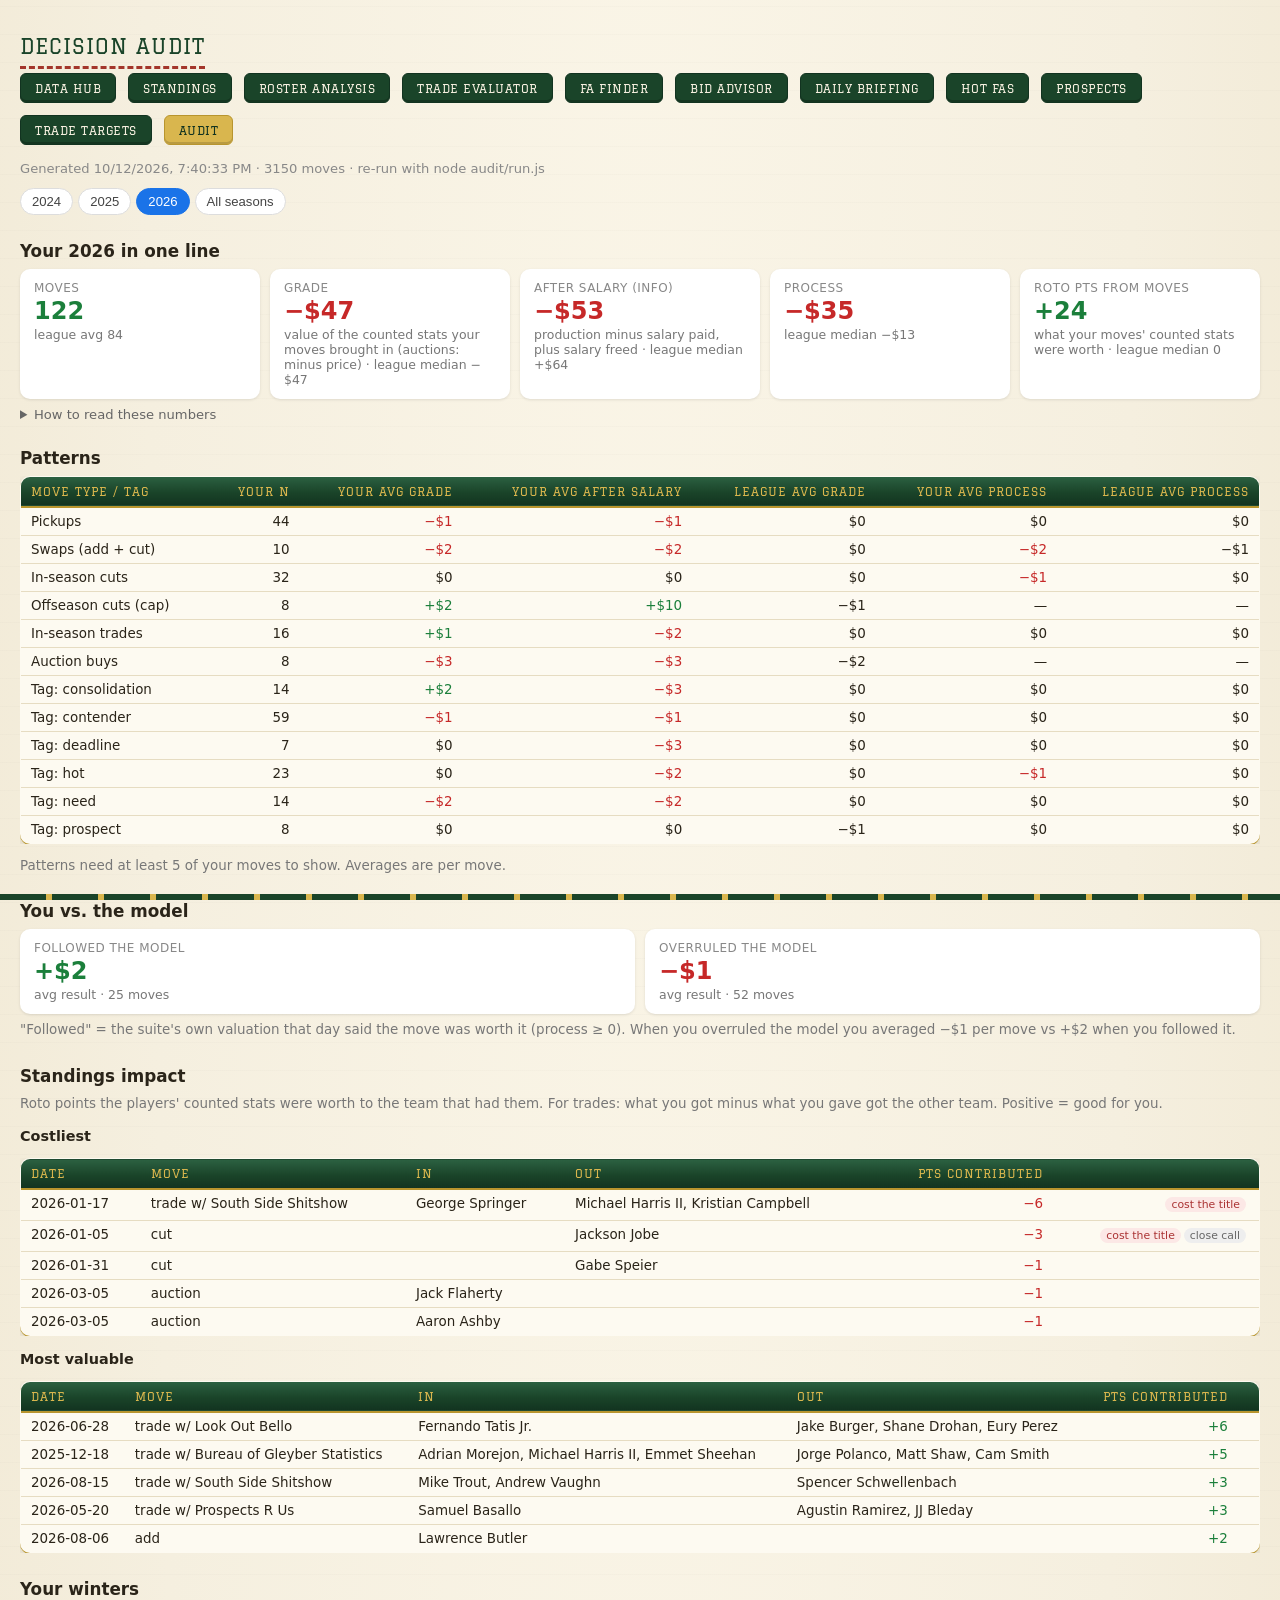
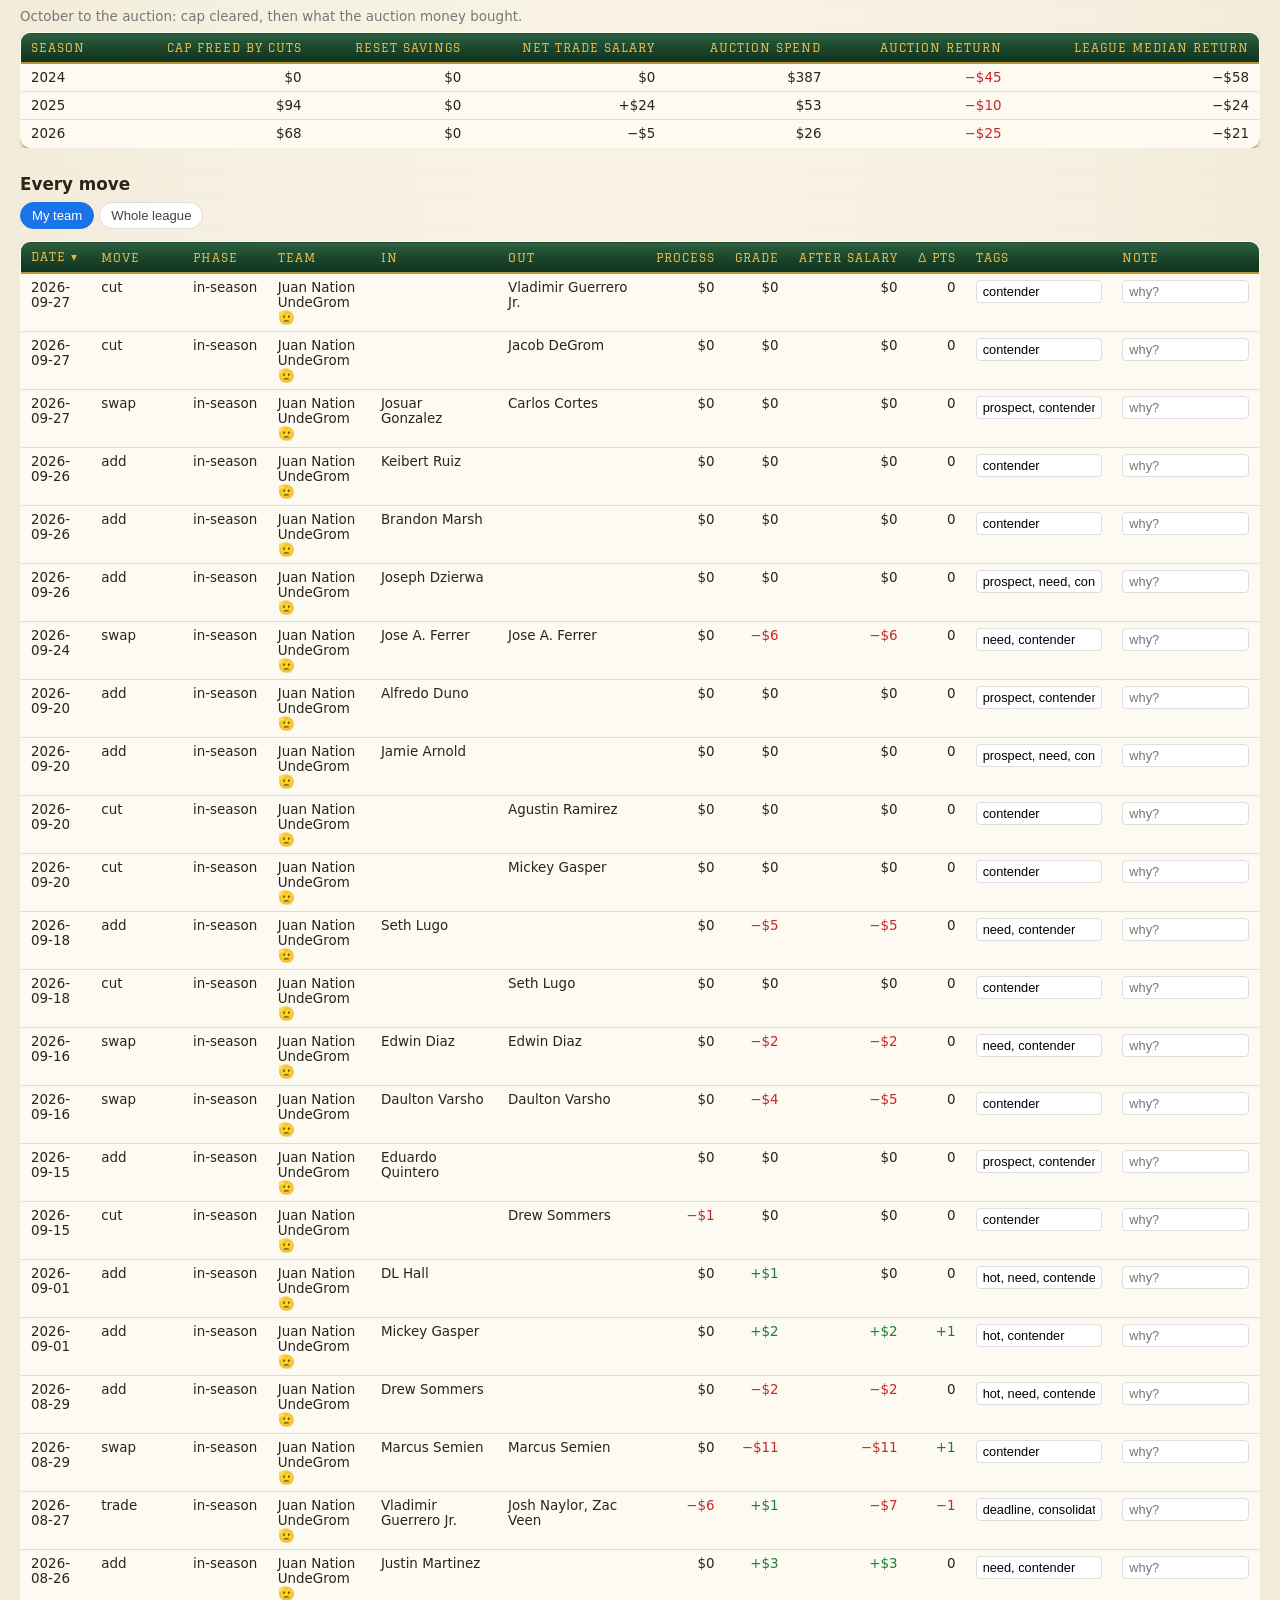
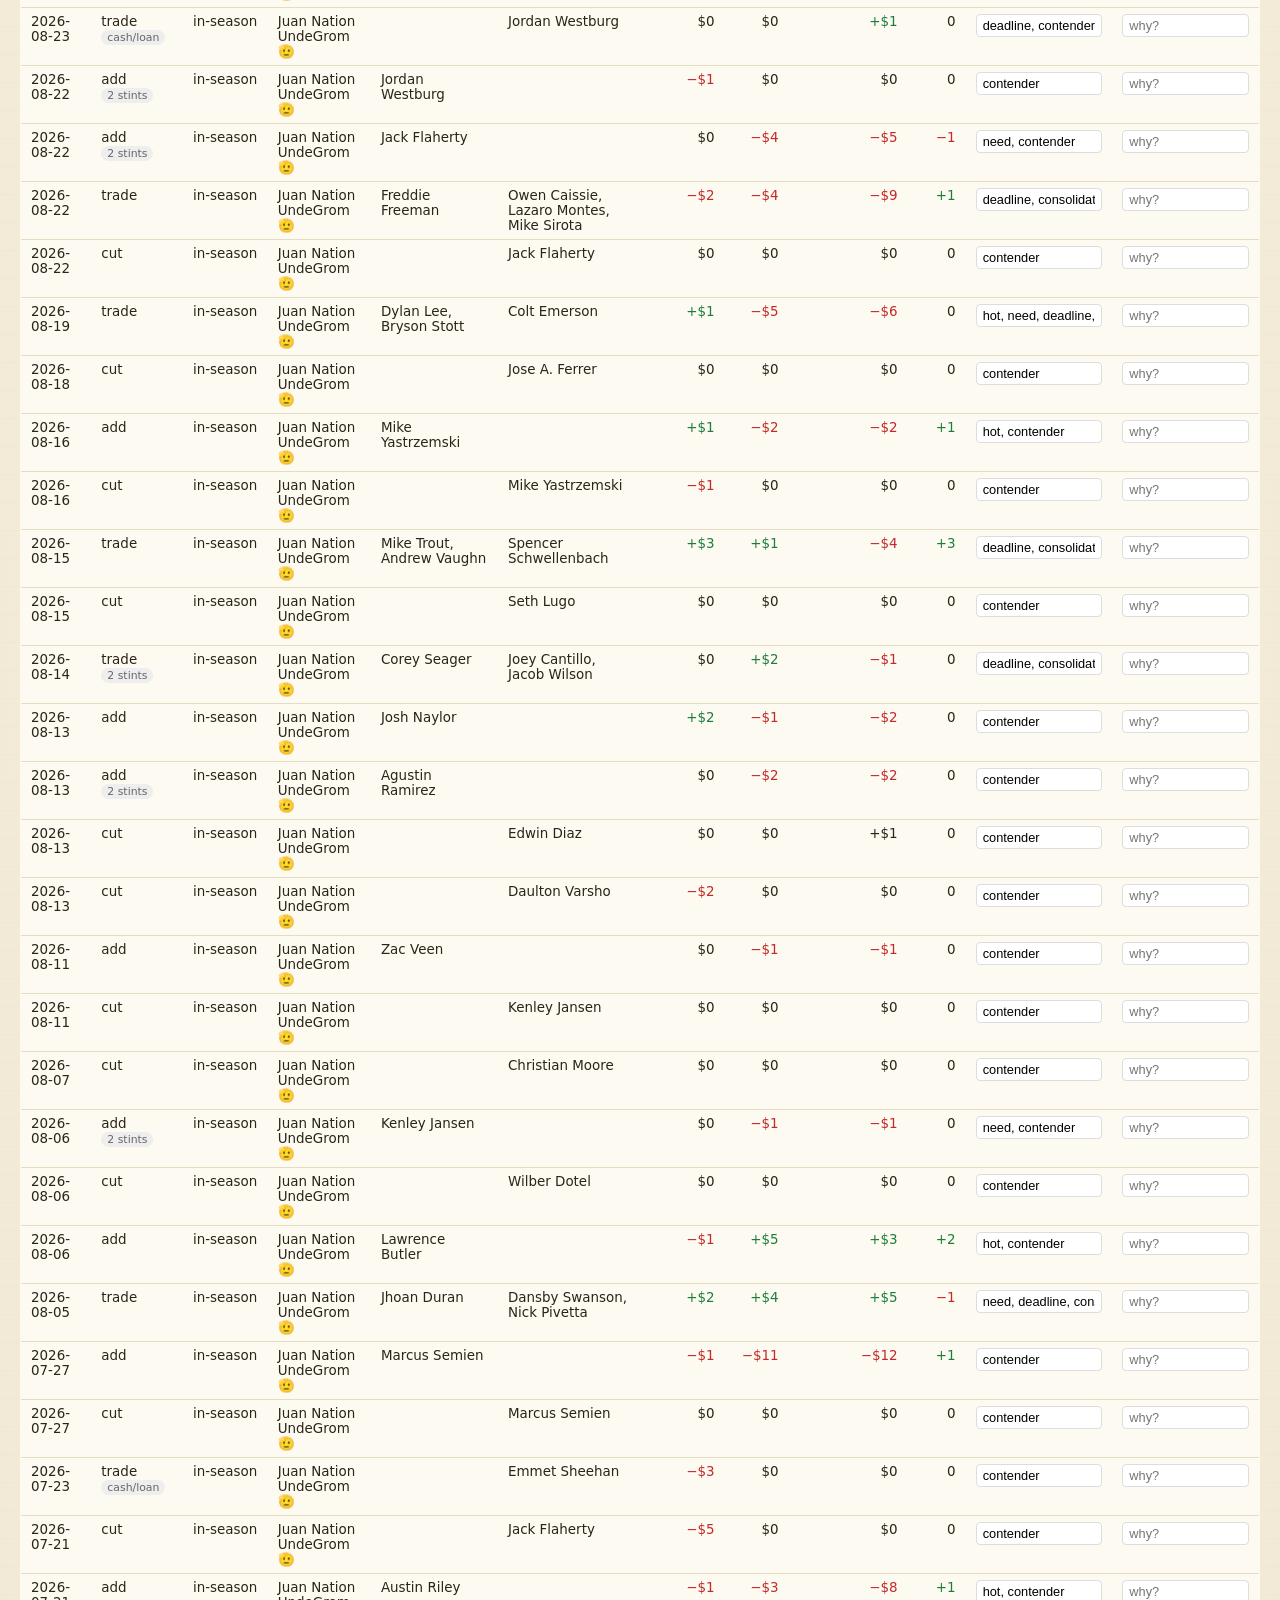
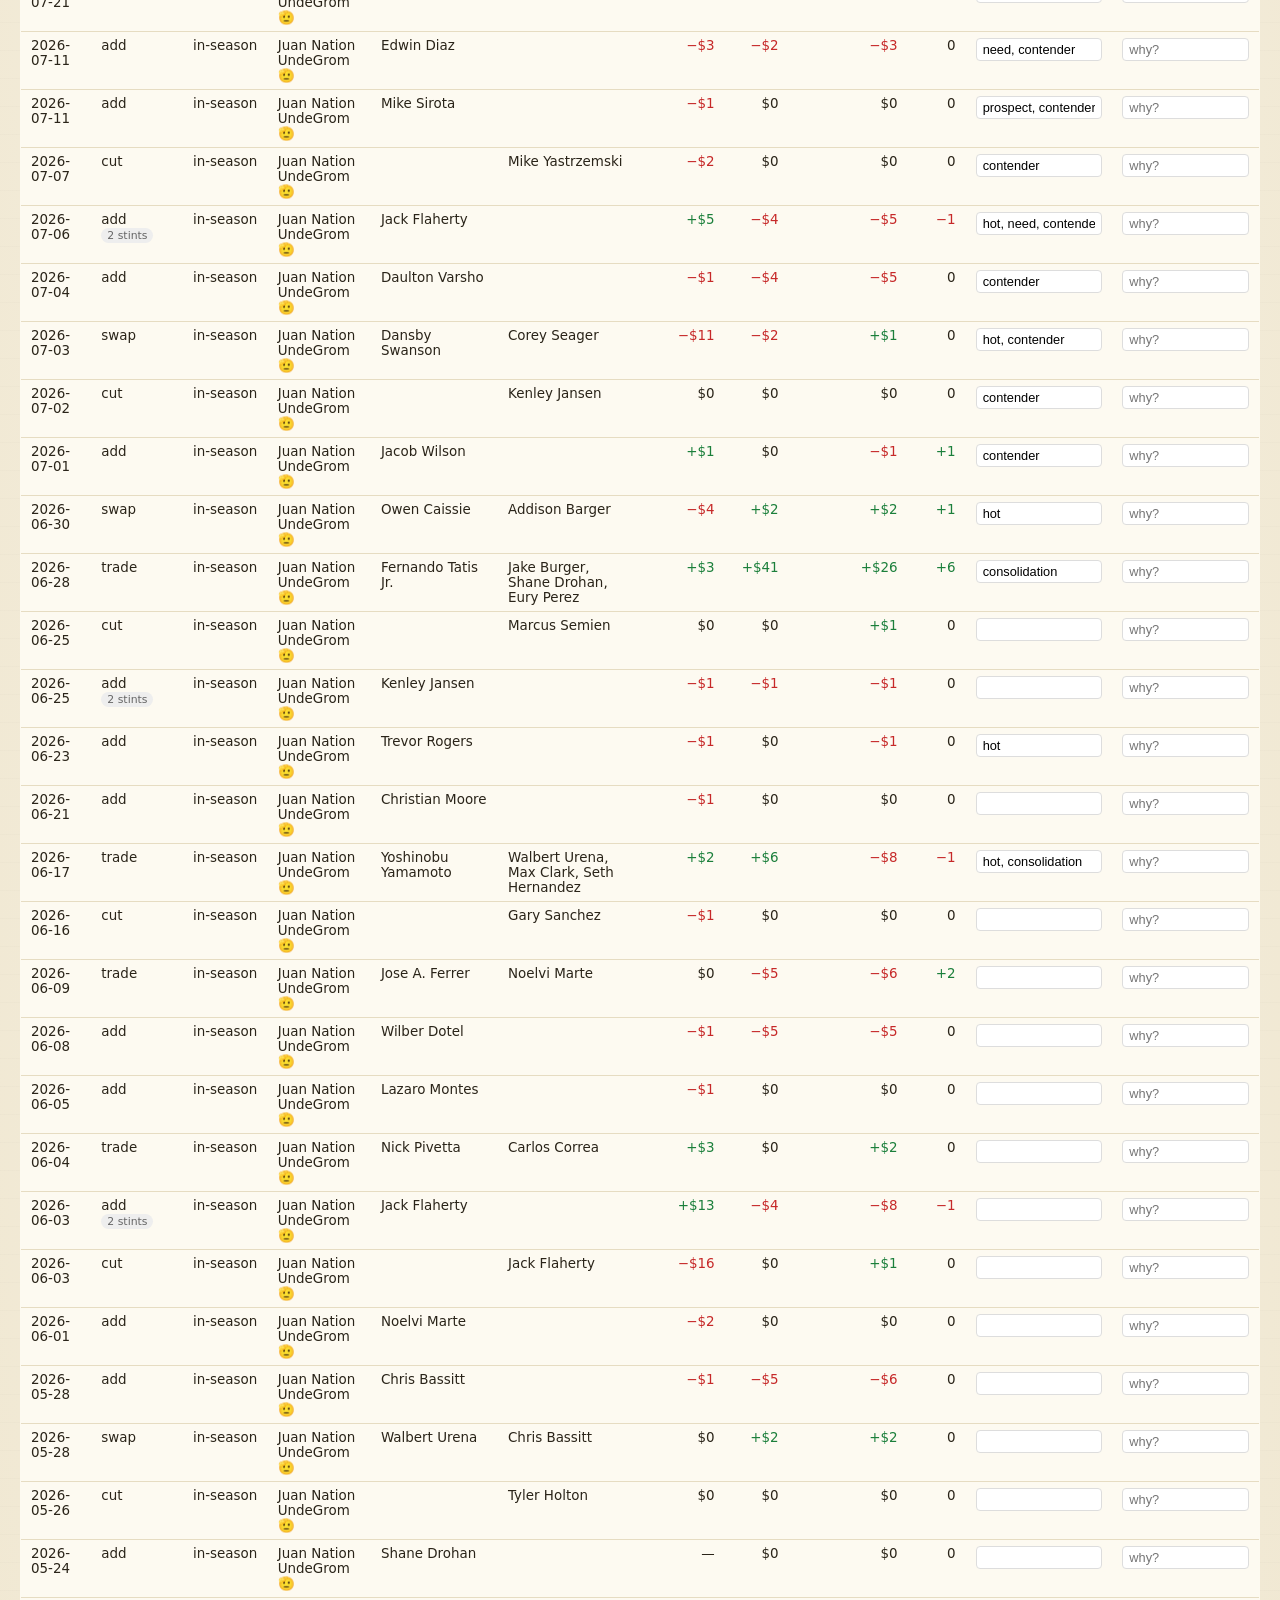
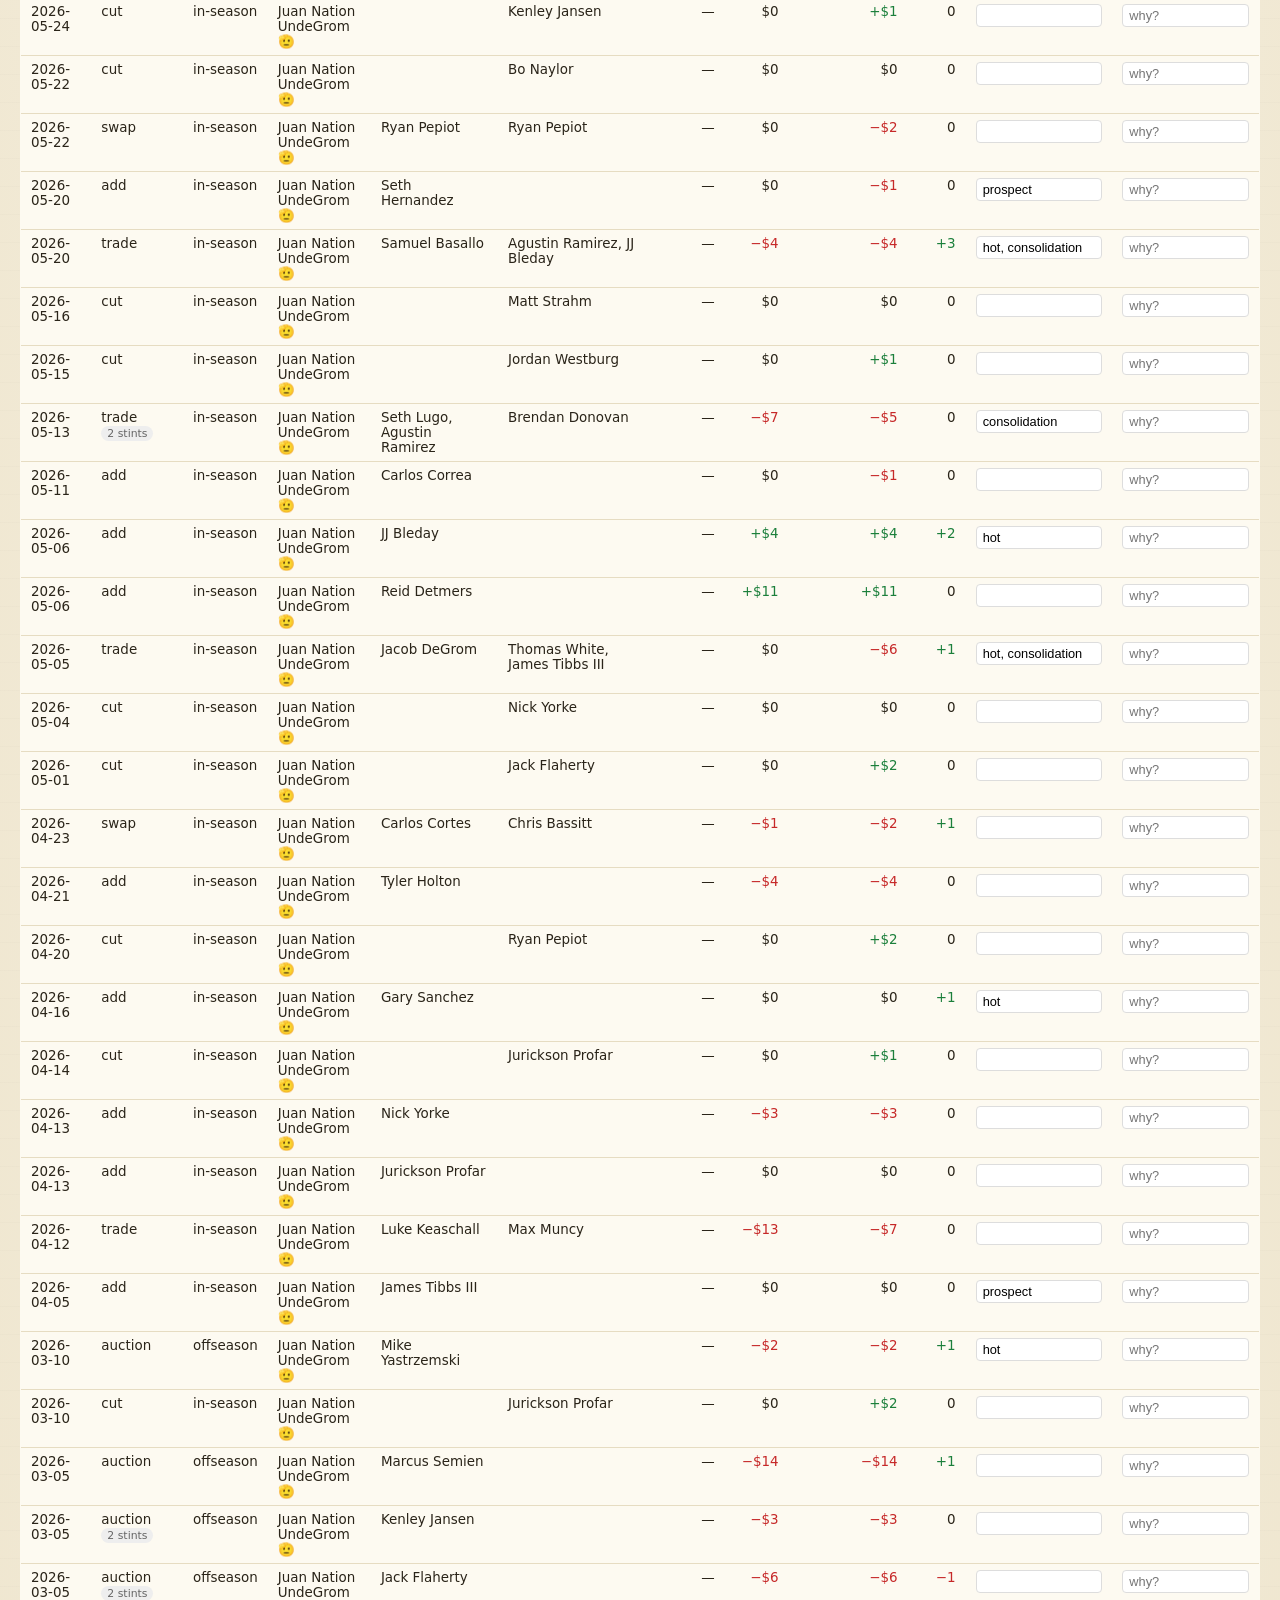
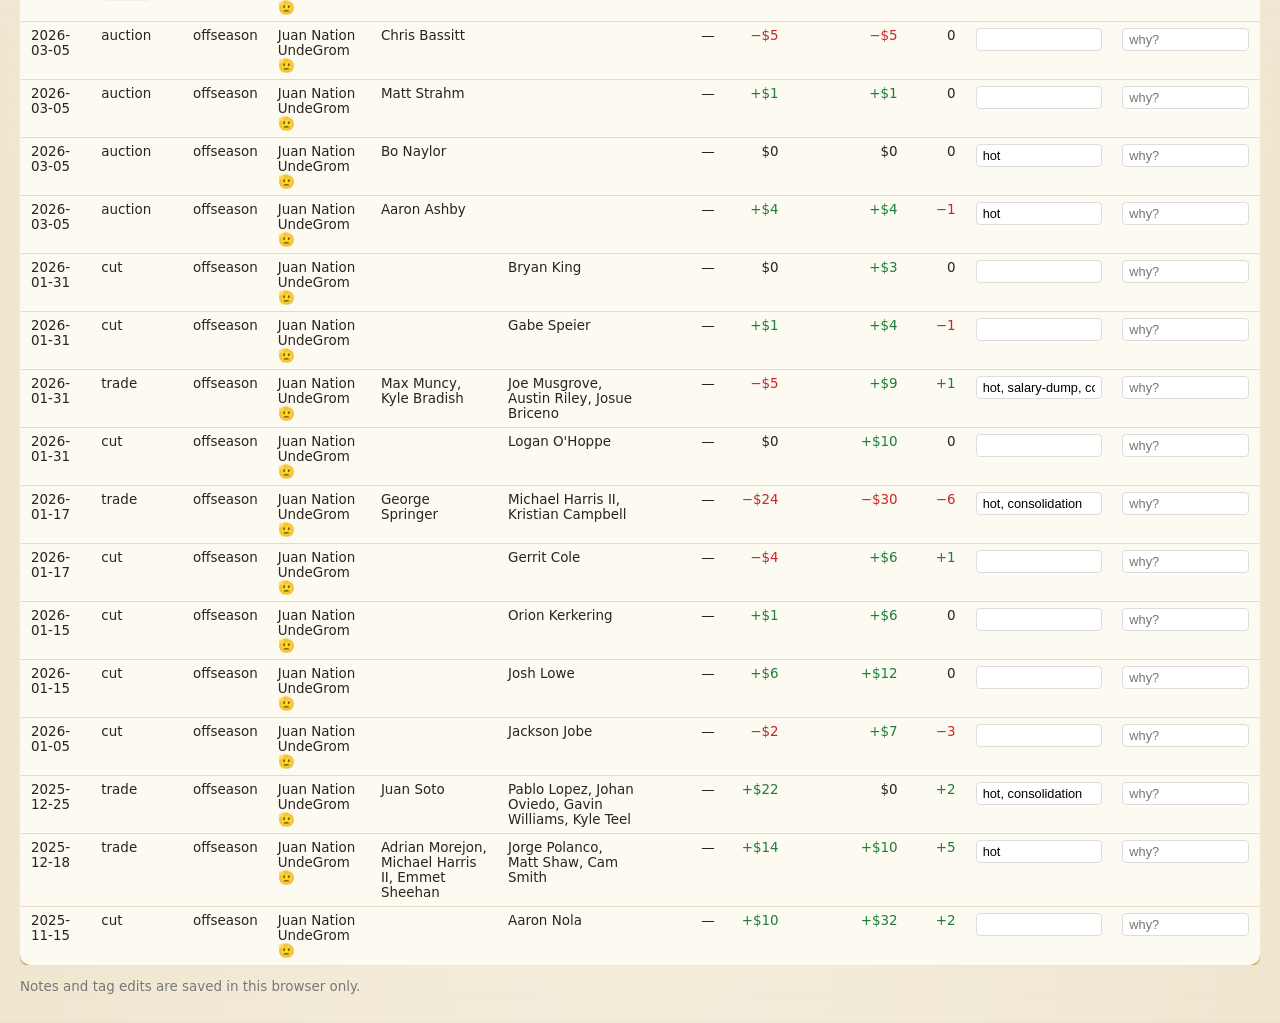
==== commit d6dc7ed9: "feat(audit): trade record counts pushes (within $1 of zero); flag cash/loan trades One-sided trades " ====
--- a/audit.html
+++ b/audit.html
@@ -192,7 +192,7 @@
       }).join('') + '</tr>';
       list.slice(0, 600).forEach(function (m) {
         var n = notes[m.id] || {};
-        html += '<tr><td class="l">' + m.date + '</td><td class="l">' + m.kind + (m.combinedStints ? ' <span class="chip" title="two stints on this team this season, combined">2 stints</span>' : '') +
+        html += '<tr><td class="l">' + m.date + '</td><td class="l">' + m.kind + (m.cash ? ' <span class="chip" title="no players came back on one side; Ottoneu does not show loans or cash">cash/loan</span>' : '') + (m.combinedStints ? ' <span class="chip" title="two stints on this team this season, combined">2 stints</span>' : '') +
           '</td><td class="l">' + (m.phase || '') + '</td><td class="l">' + esc((A.managers && A.managers[m.manager]) || teamName(m.teamId)) + '</td><td class="l">' + esc(names(m.in)) +
           '</td><td class="l">' + esc(names(m.out)) + '</td><td class="' + cls(m.process) + '">' + money(m.process) + '</td><td class="' + cls(m.grade) + '">' + money(m.grade) + '</td><td class="' + cls(m.result) + '">' + money(m.result) +
           '</td><td class="' + cls(m.ptsContributed) + '">' + signed(m.ptsContributed) +
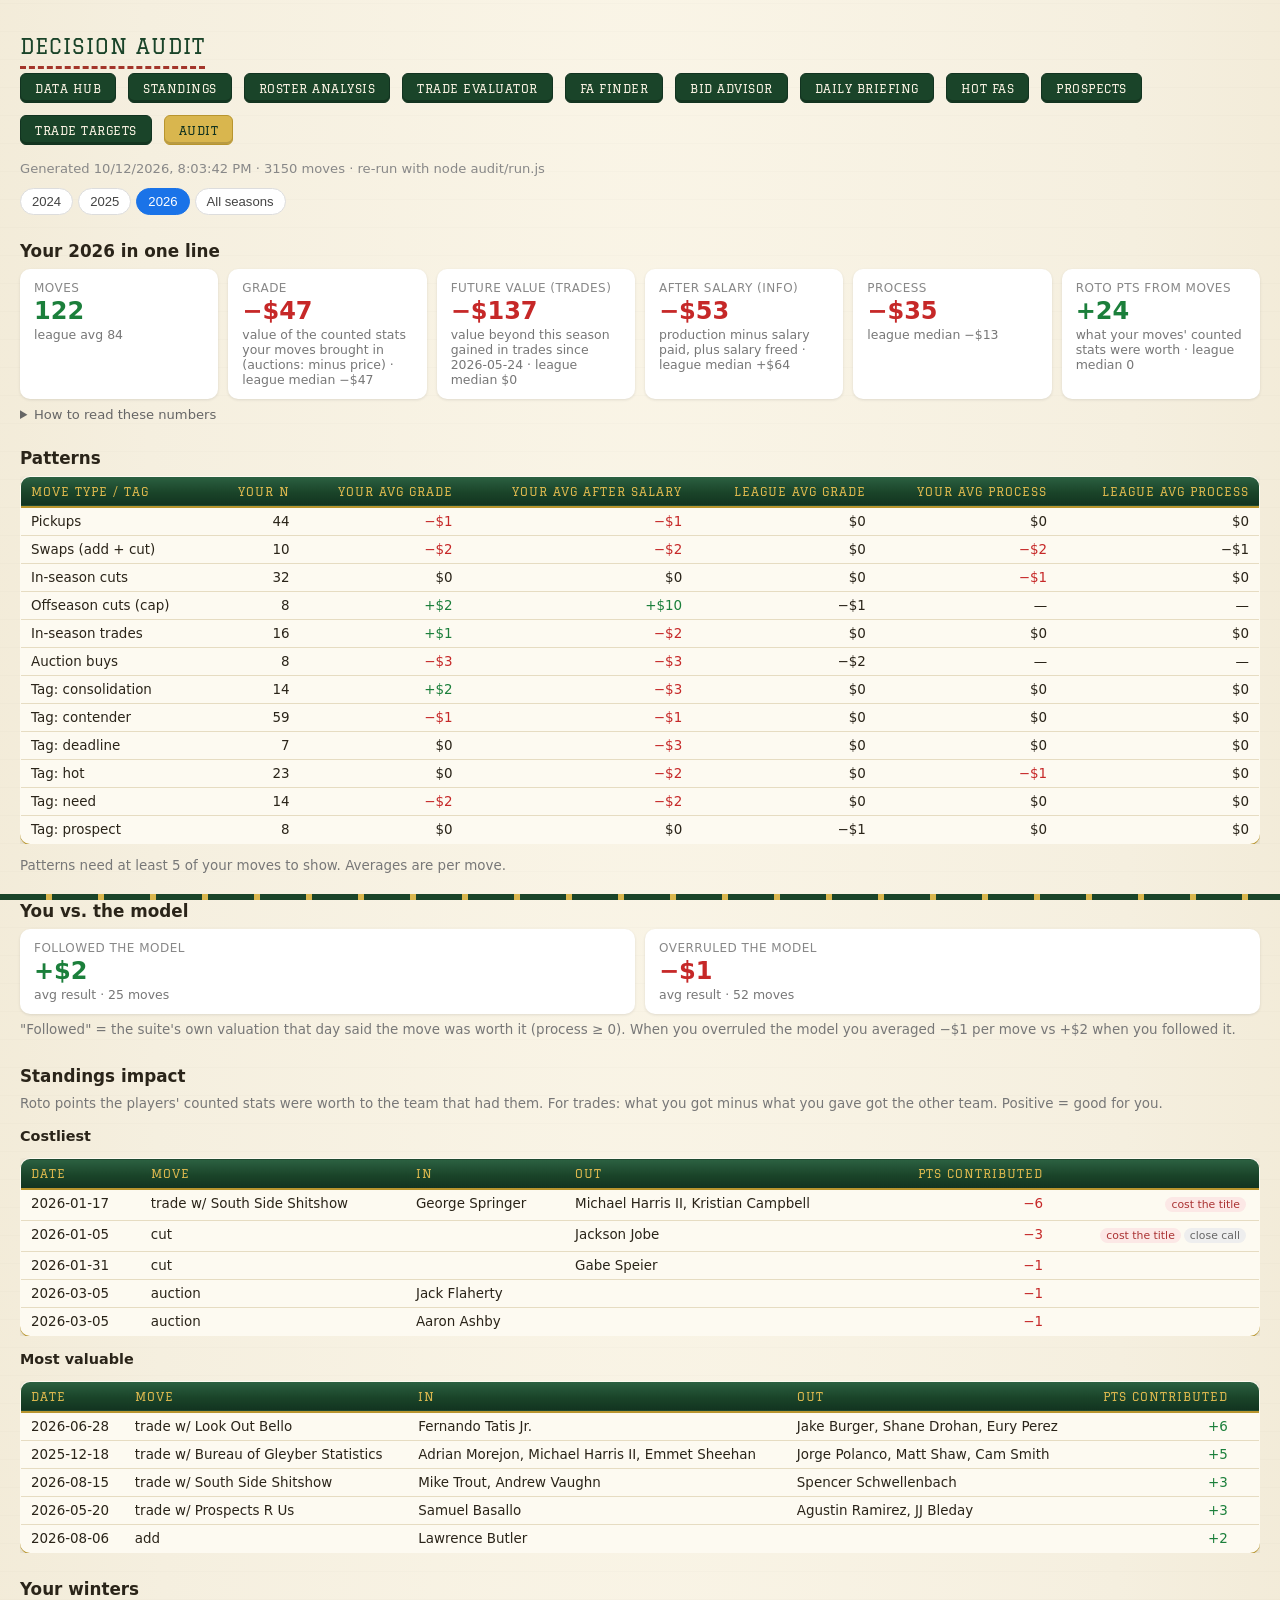
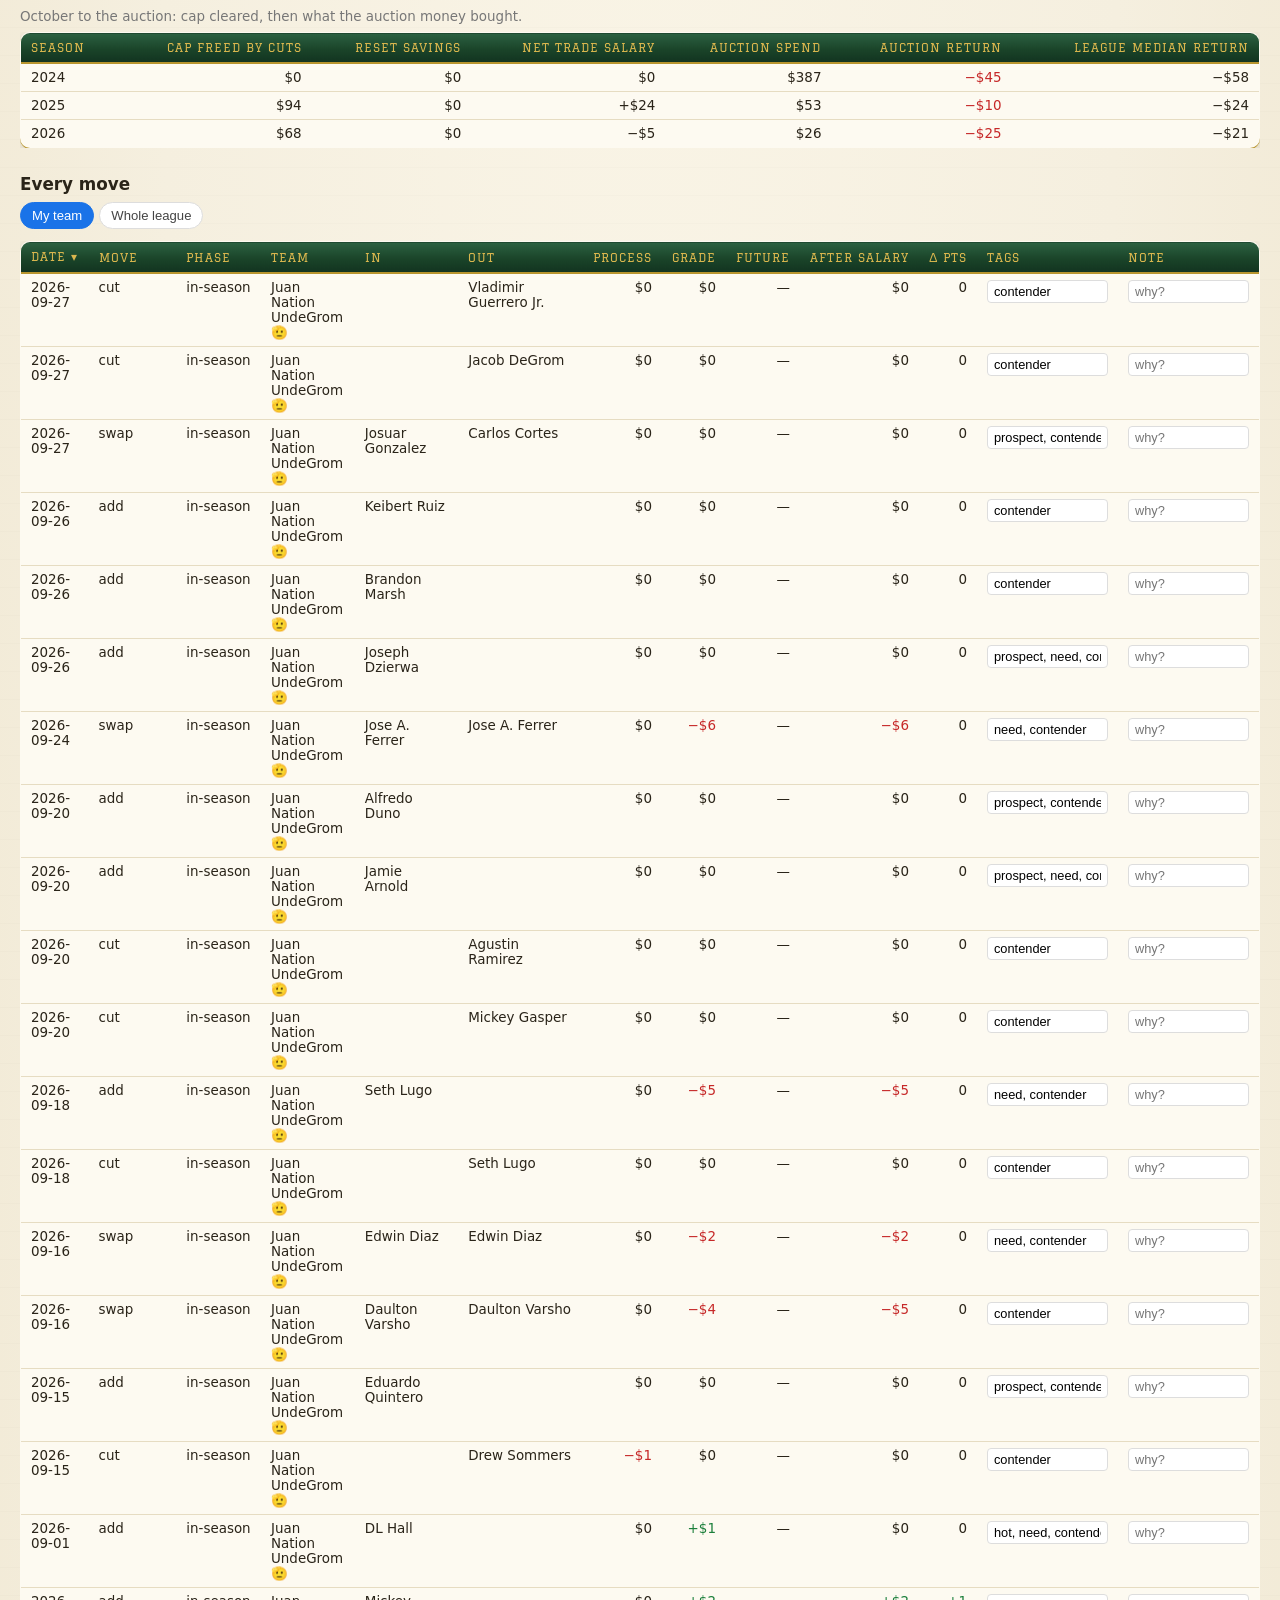
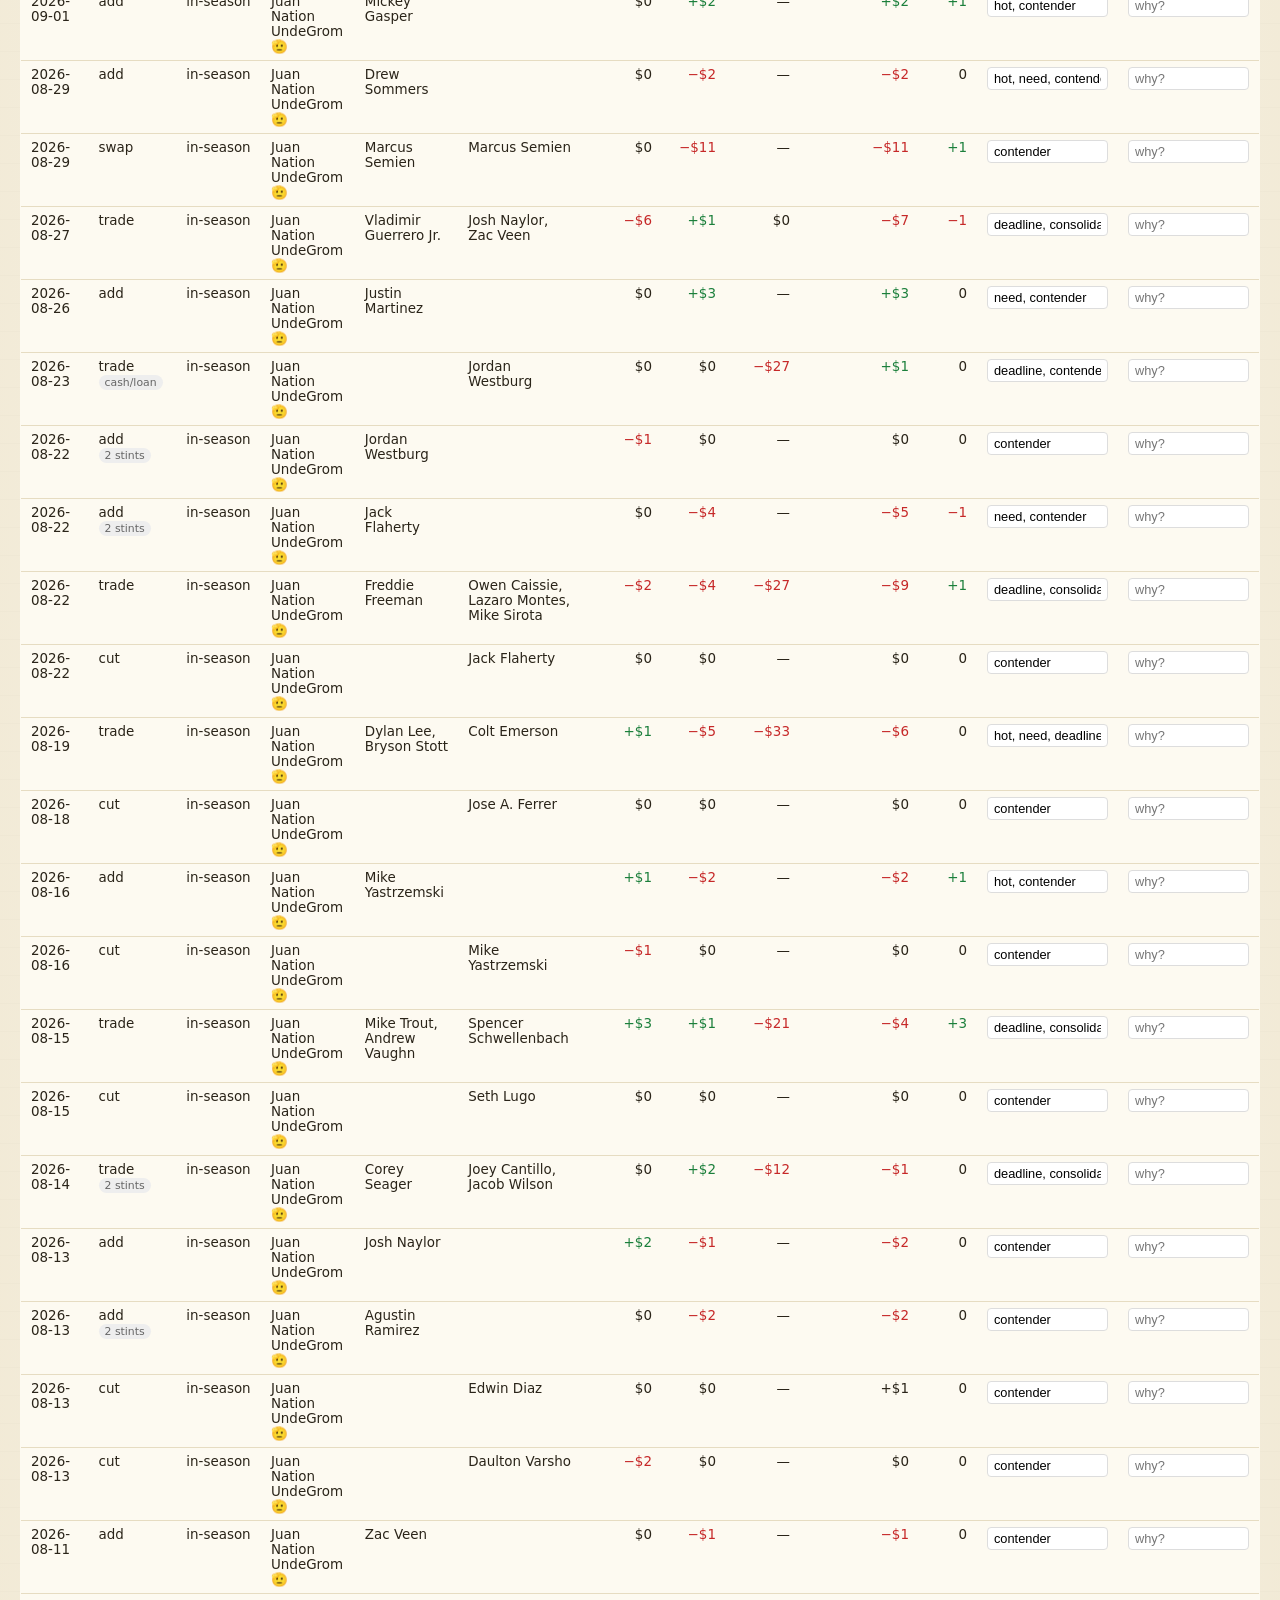
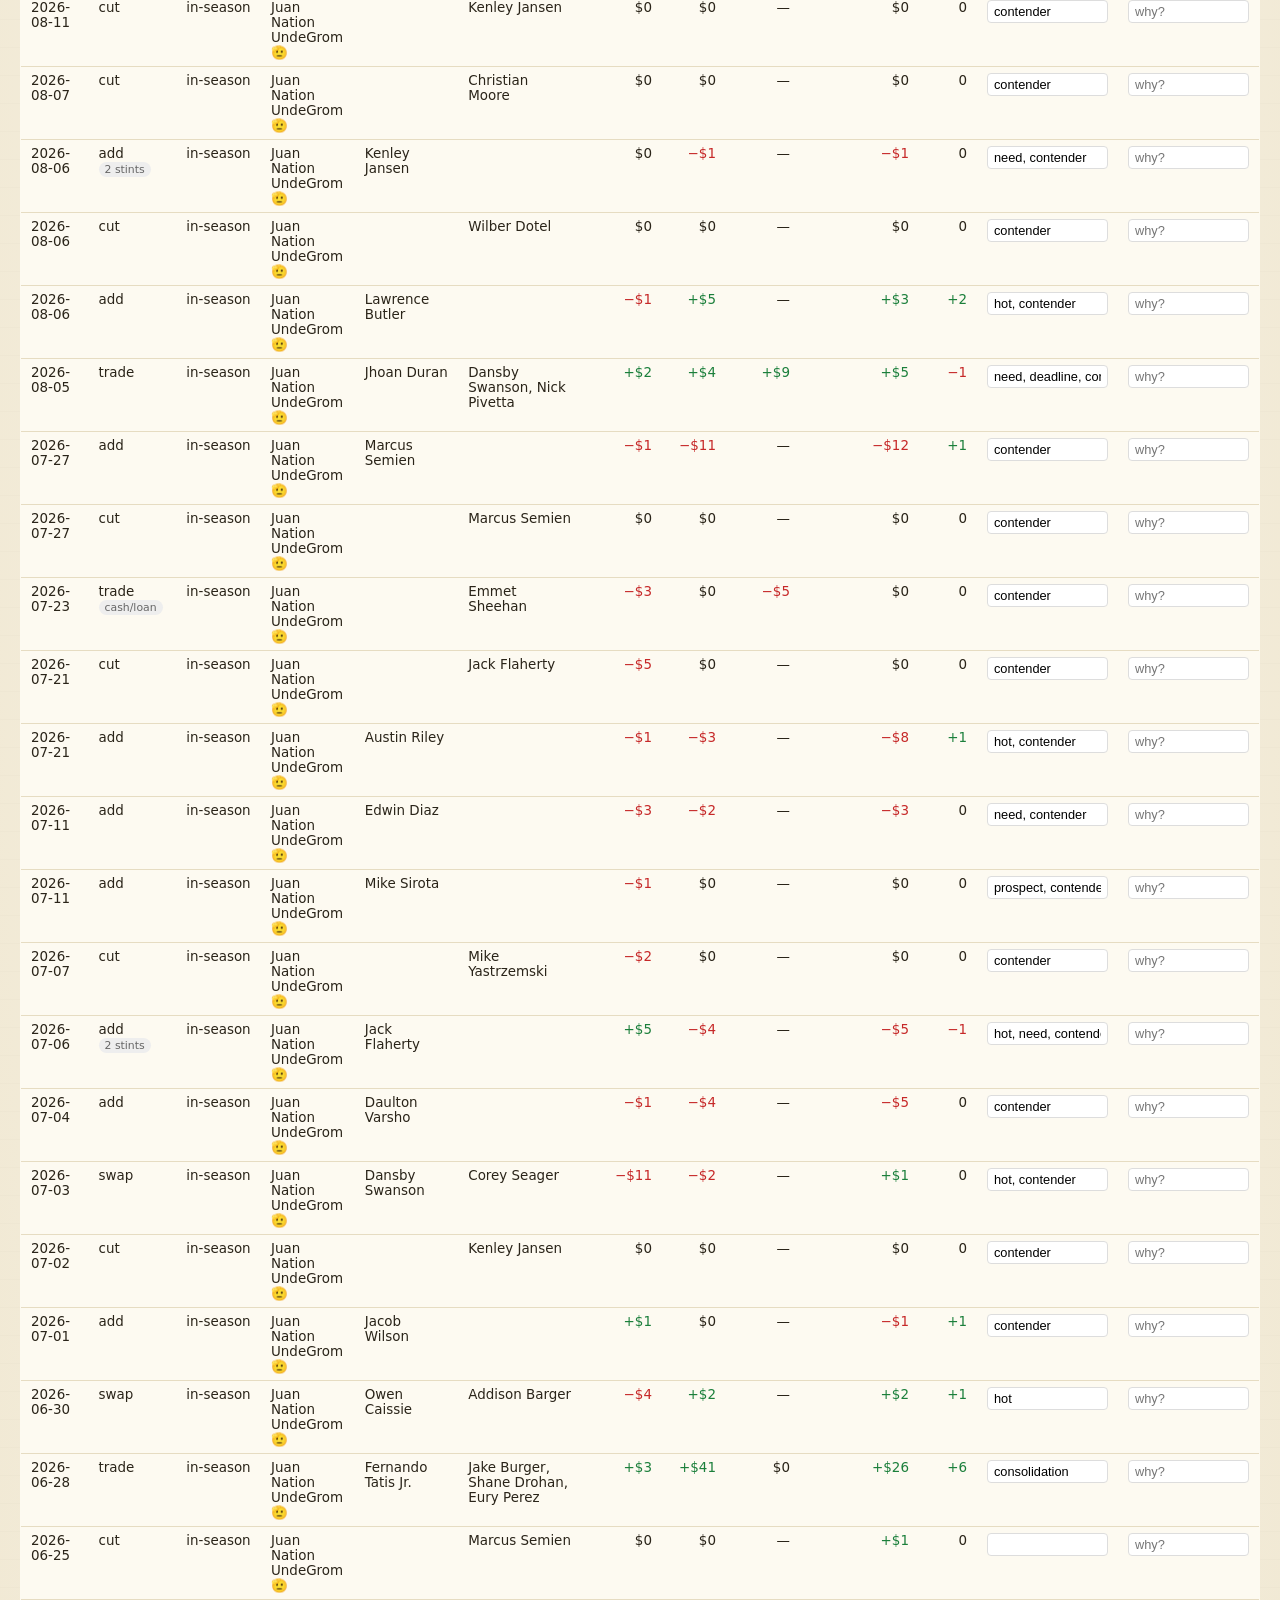
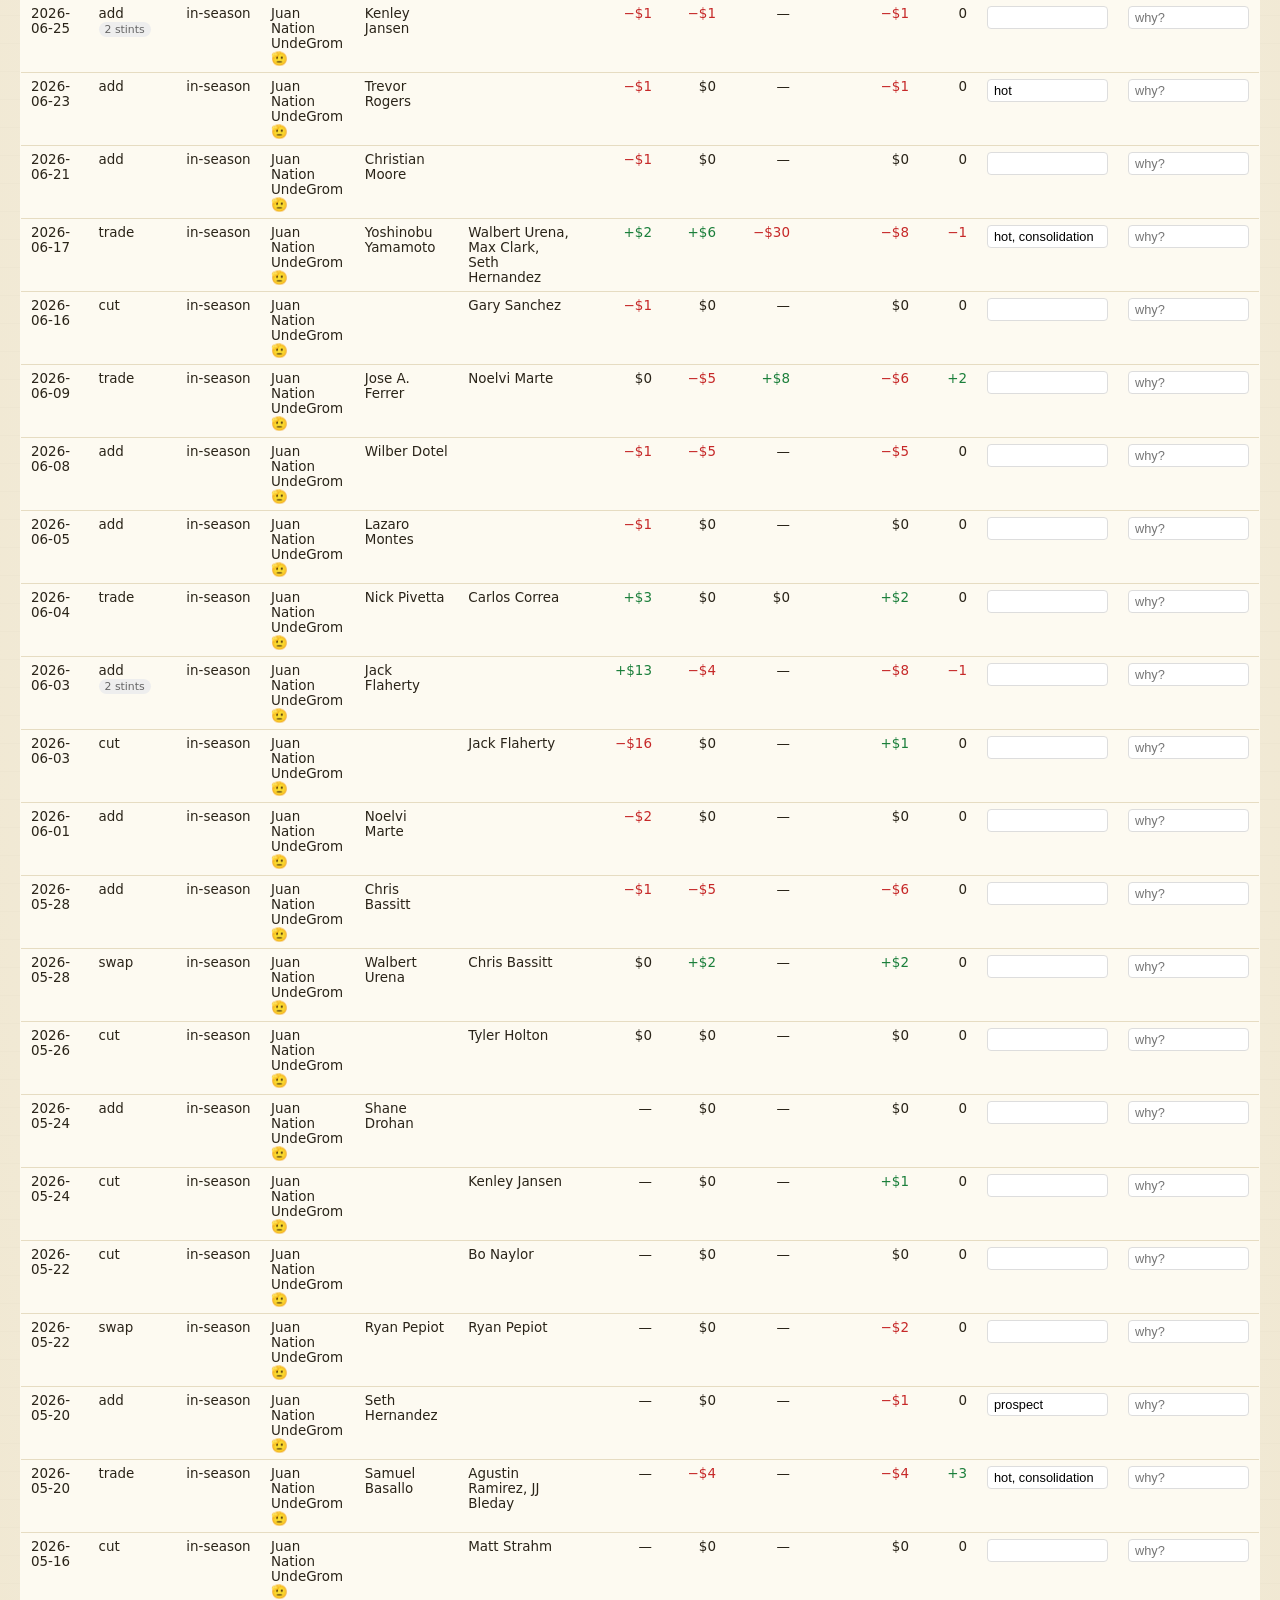
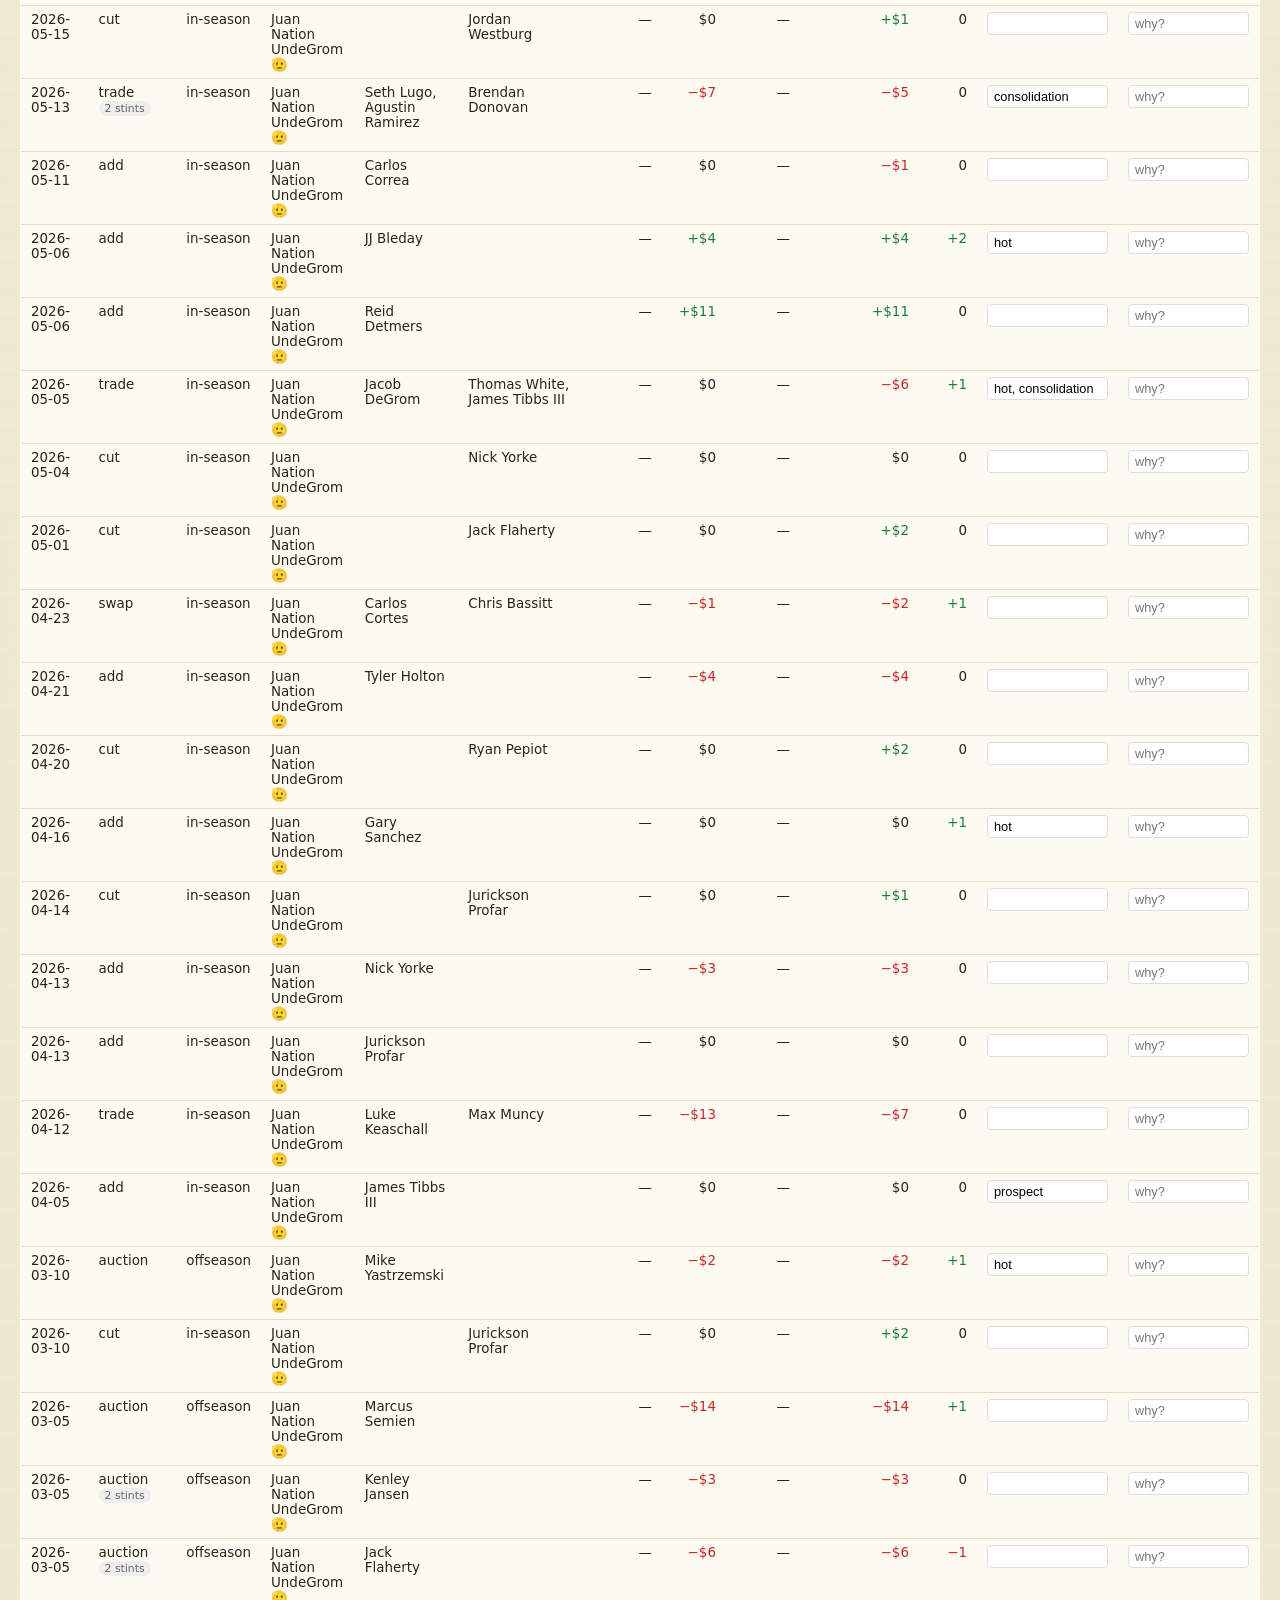
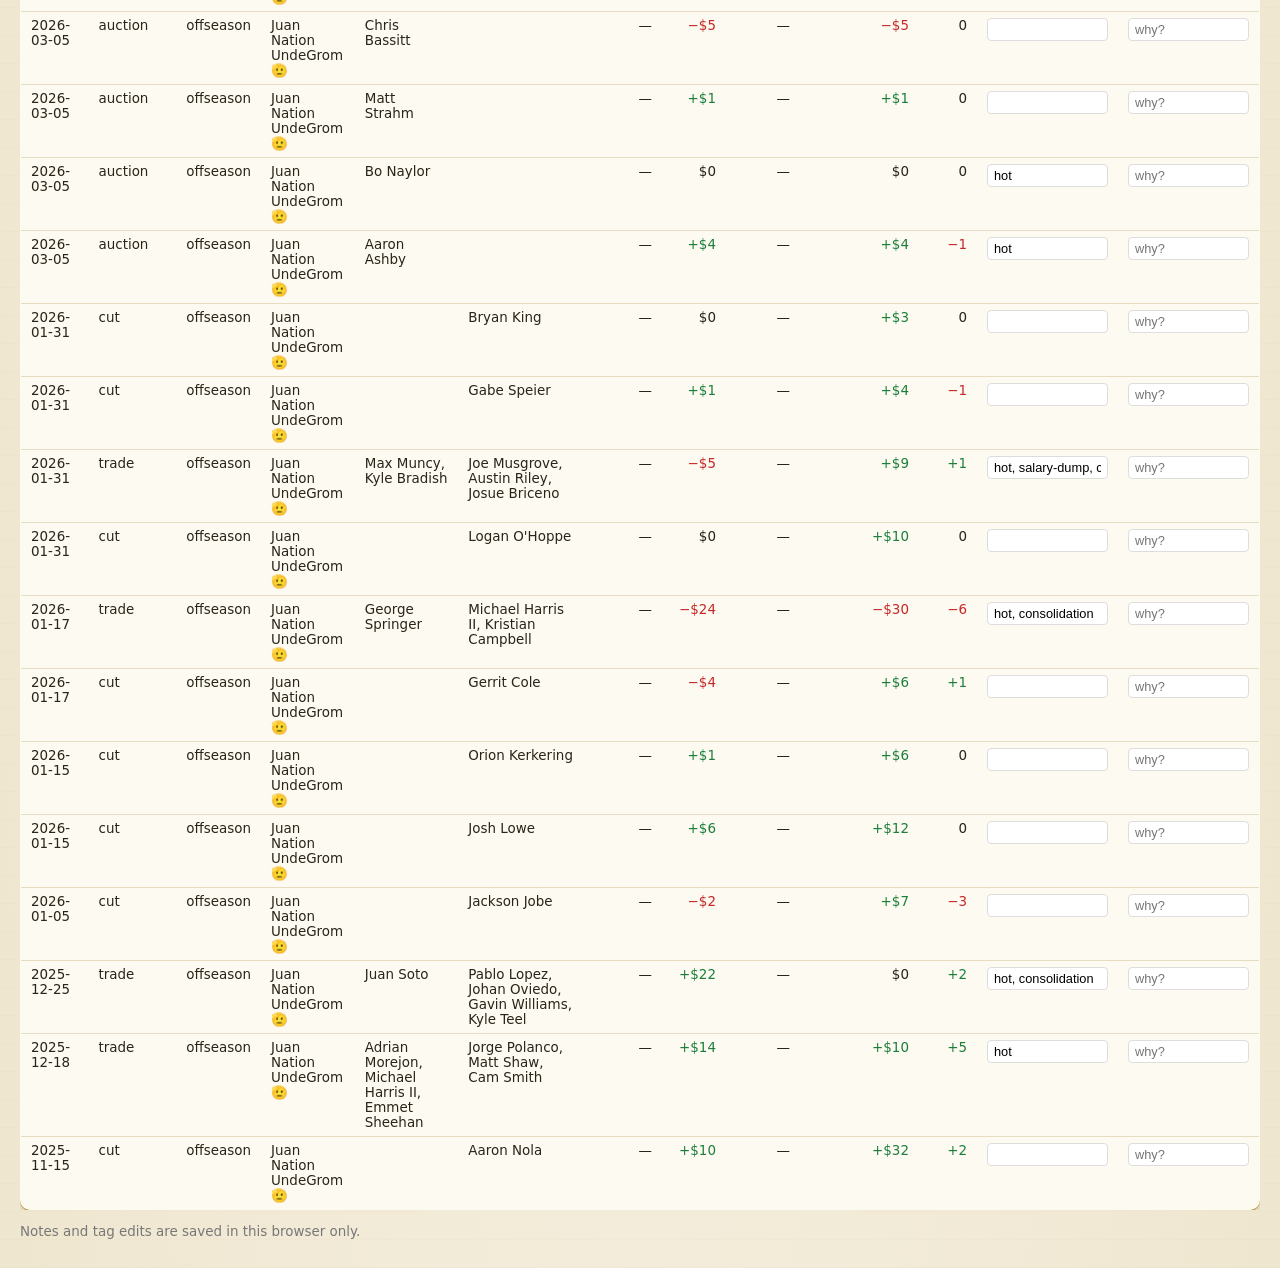
==== commit c027ab8a: "feat(audit): future value on trades -- dynasty value beyond this season, beside the production grade" ====
--- a/audit.html
+++ b/audit.html
@@ -92,12 +92,13 @@
       function tile(k, mineV, med, fmt, sub) {
         return '<div class="tile"><div class="k">' + k + '</div><div class="v ' + cls(mineV) + '">' + fmt(mineV) + '</div><div class="s">' + sub(med) + '</div></div>';
       }
-      var p = sum(mine, function (m) { return m.process; }), r = sum(mine, function (m) { return m.result; }), gr = sum(mine, function (m) { return m.grade; });
+      var p = sum(mine, function (m) { return m.process; }), r = sum(mine, function (m) { return m.result; }), gr = sum(mine, function (m) { return m.grade; }); var fut = sum(mine, function (m) { return m.future; });
       var pts = sum(mine, function (m) { return m.ptsContributed; });
       var vs = function (med) { return 'league median ' + money(med); };
       var html = '<h2>Your ' + (season === 'all' ? '2024–2026' : season) + ' in one line</h2><div class="tiles">' +
         tile('Moves', mine.length, null, function (v) { return v; }, function () { return 'league avg ' + Math.round(ms.length / teamIds.length); }) +
         tile('Grade', gr, median(teamSums(function (m) { return m.grade; })), money, function (med) { return 'value of the counted stats your moves brought in (auctions: minus price) · league median ' + money(med); }) +
+        tile('Future value (trades)', fut, median(teamSums(function (m) { return m.future; })), money, function (med) { return 'value beyond this season gained in trades since 2026-05-24 · league median ' + money(med); }) +
         tile('After salary (info)', r, median(teamSums(function (m) { return m.result; })), money, function (med) { return 'production minus salary paid, plus salary freed · league median ' + money(med); }) +
         tile('Process', season === 2026 || season === 'all' ? p : null, median(teamSums(function (m) { return m.process; })), money, function (med) { return season === 2026 || season === 'all' ? vs(med) : 'needs 2026 projections'; }) +
         tile('Roto pts from moves', pts, median(teamSums(function (m) { return m.ptsContributed; })), function (v) { return signed(v); },
@@ -175,7 +176,7 @@
 
     var COLS = [
       ['date', 'Date', 'l'], ['kind', 'Move', 'l'], ['phase', 'Phase', 'l'], ['team', 'Team', 'l'], ['in', 'In', 'l'], ['out', 'Out', 'l'],
-      ['process', 'Process', ''], ['grade', 'Grade', ''], ['result', 'After salary', ''], ['ptsContributed', 'Δ pts', ''], ['tags', 'Tags', 'l'], ['note', 'Note', 'l'],
+      ['process', 'Process', ''], ['grade', 'Grade', ''], ['future', 'Future', ''], ['result', 'After salary', ''], ['ptsContributed', 'Δ pts', ''], ['tags', 'Tags', 'l'], ['note', 'Note', 'l'],
     ];
     function sortVal(m, k) {
       if (k === 'team') return teamName(m.teamId);
@@ -194,7 +195,7 @@
         var n = notes[m.id] || {};
         html += '<tr><td class="l">' + m.date + '</td><td class="l">' + m.kind + (m.cash ? ' <span class="chip" title="no players came back on one side; Ottoneu does not show loans or cash">cash/loan</span>' : '') + (m.combinedStints ? ' <span class="chip" title="two stints on this team this season, combined">2 stints</span>' : '') +
           '</td><td class="l">' + (m.phase || '') + '</td><td class="l">' + esc((A.managers && A.managers[m.manager]) || teamName(m.teamId)) + '</td><td class="l">' + esc(names(m.in)) +
-          '</td><td class="l">' + esc(names(m.out)) + '</td><td class="' + cls(m.process) + '">' + money(m.process) + '</td><td class="' + cls(m.grade) + '">' + money(m.grade) + '</td><td class="' + cls(m.result) + '">' + money(m.result) +
+          '</td><td class="l">' + esc(names(m.out)) + '</td><td class="' + cls(m.process) + '">' + money(m.process) + '</td><td class="' + cls(m.grade) + '">' + money(m.grade) + '</td><td class="' + cls(m.future) + '">' + money(m.future) + '</td><td class="' + cls(m.result) + '">' + money(m.result) +
           '</td><td class="' + cls(m.ptsContributed) + '">' + signed(m.ptsContributed) +
           '</td><td class="l"><input data-tags="' + m.id + '" value="' + esc(n.tags != null ? n.tags : m.tags.join(', ')) + '"></td>' +
           '<td class="l"><input data-note="' + m.id + '" value="' + esc(n.note || '') + '" placeholder="why?"></td></tr>';
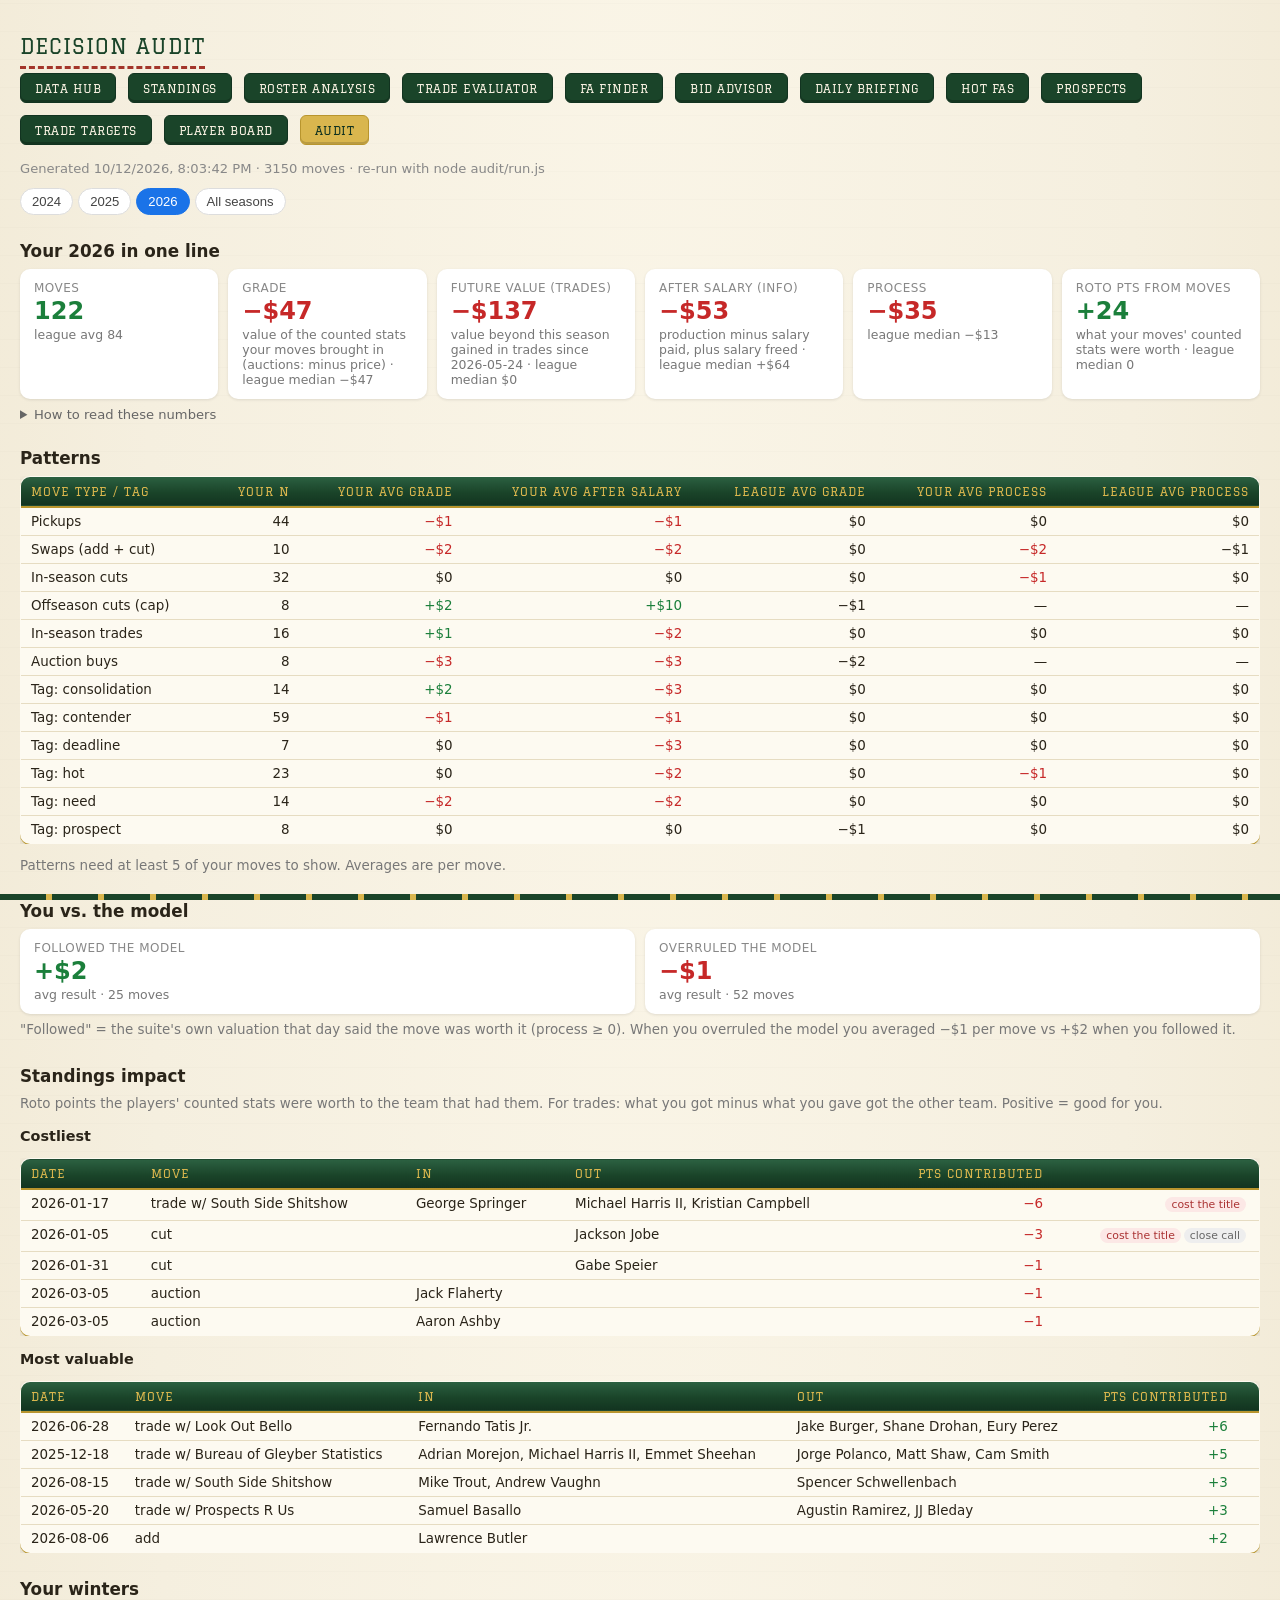
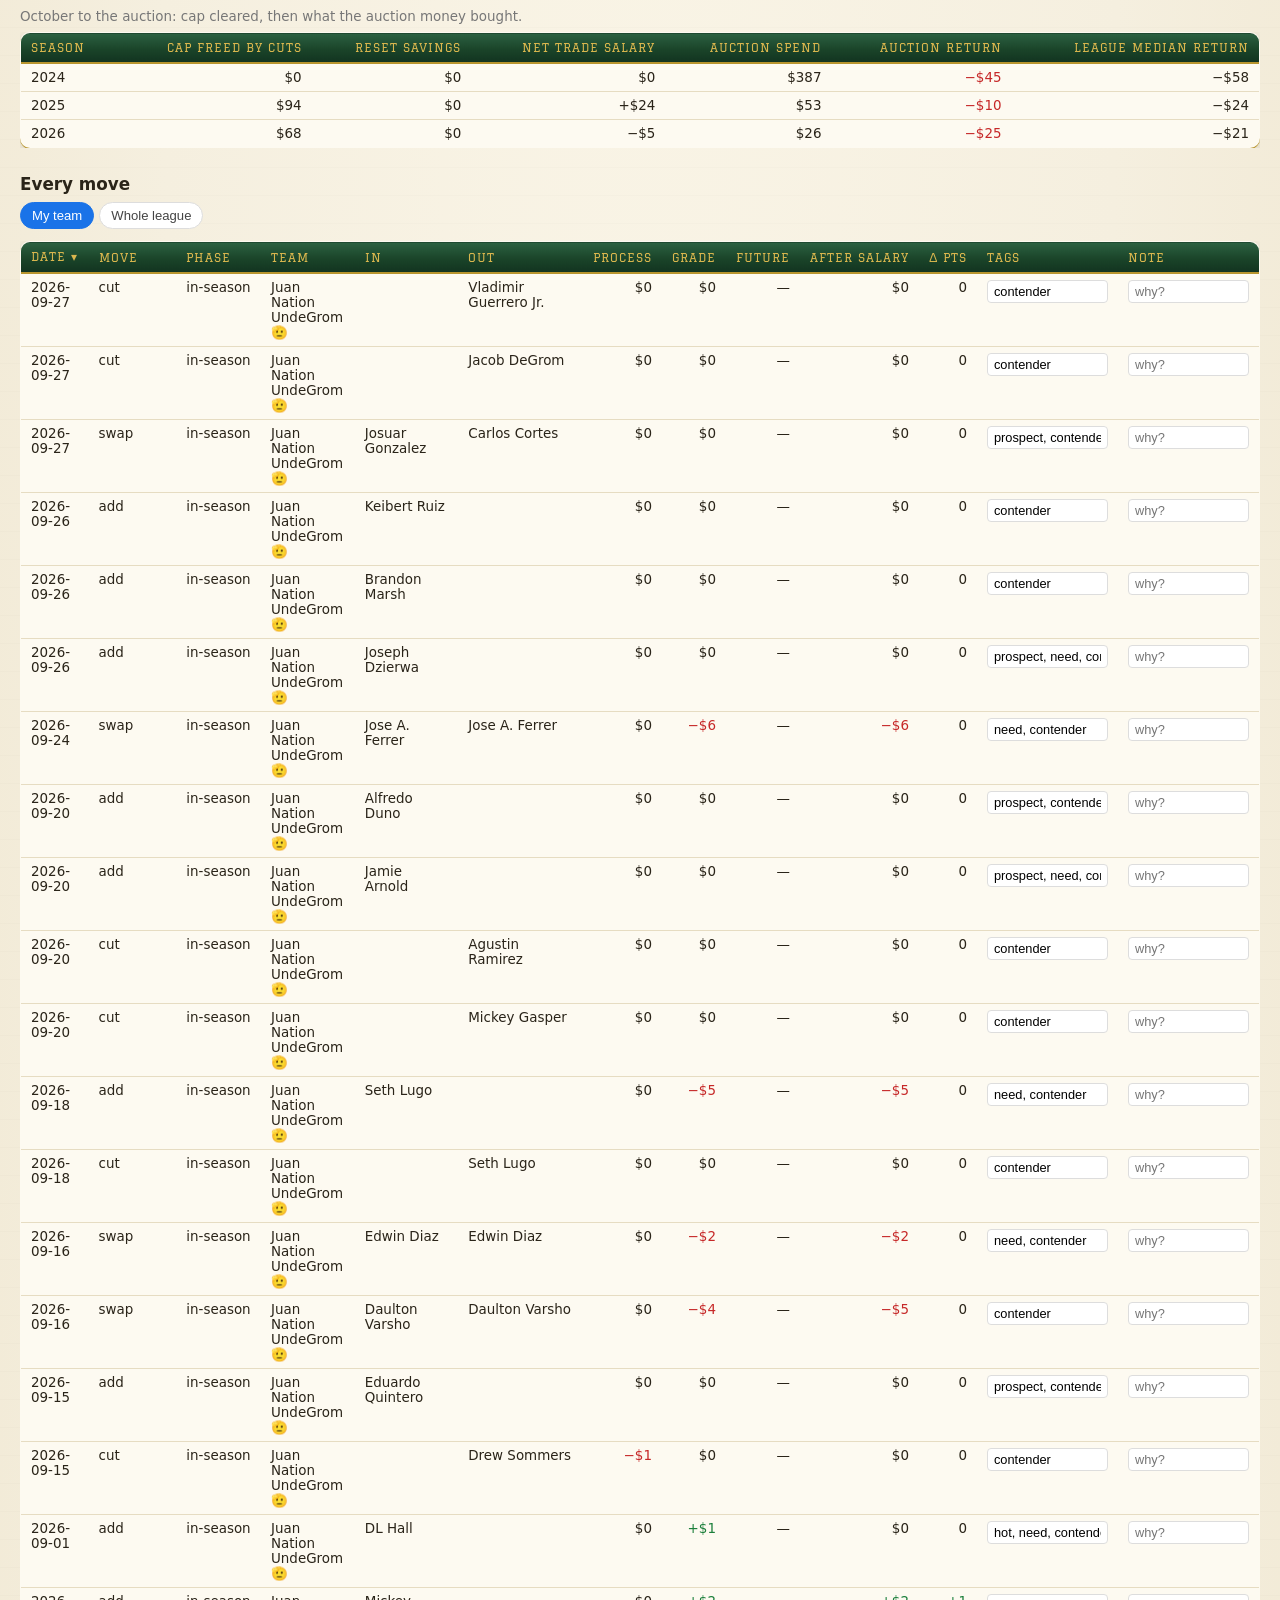
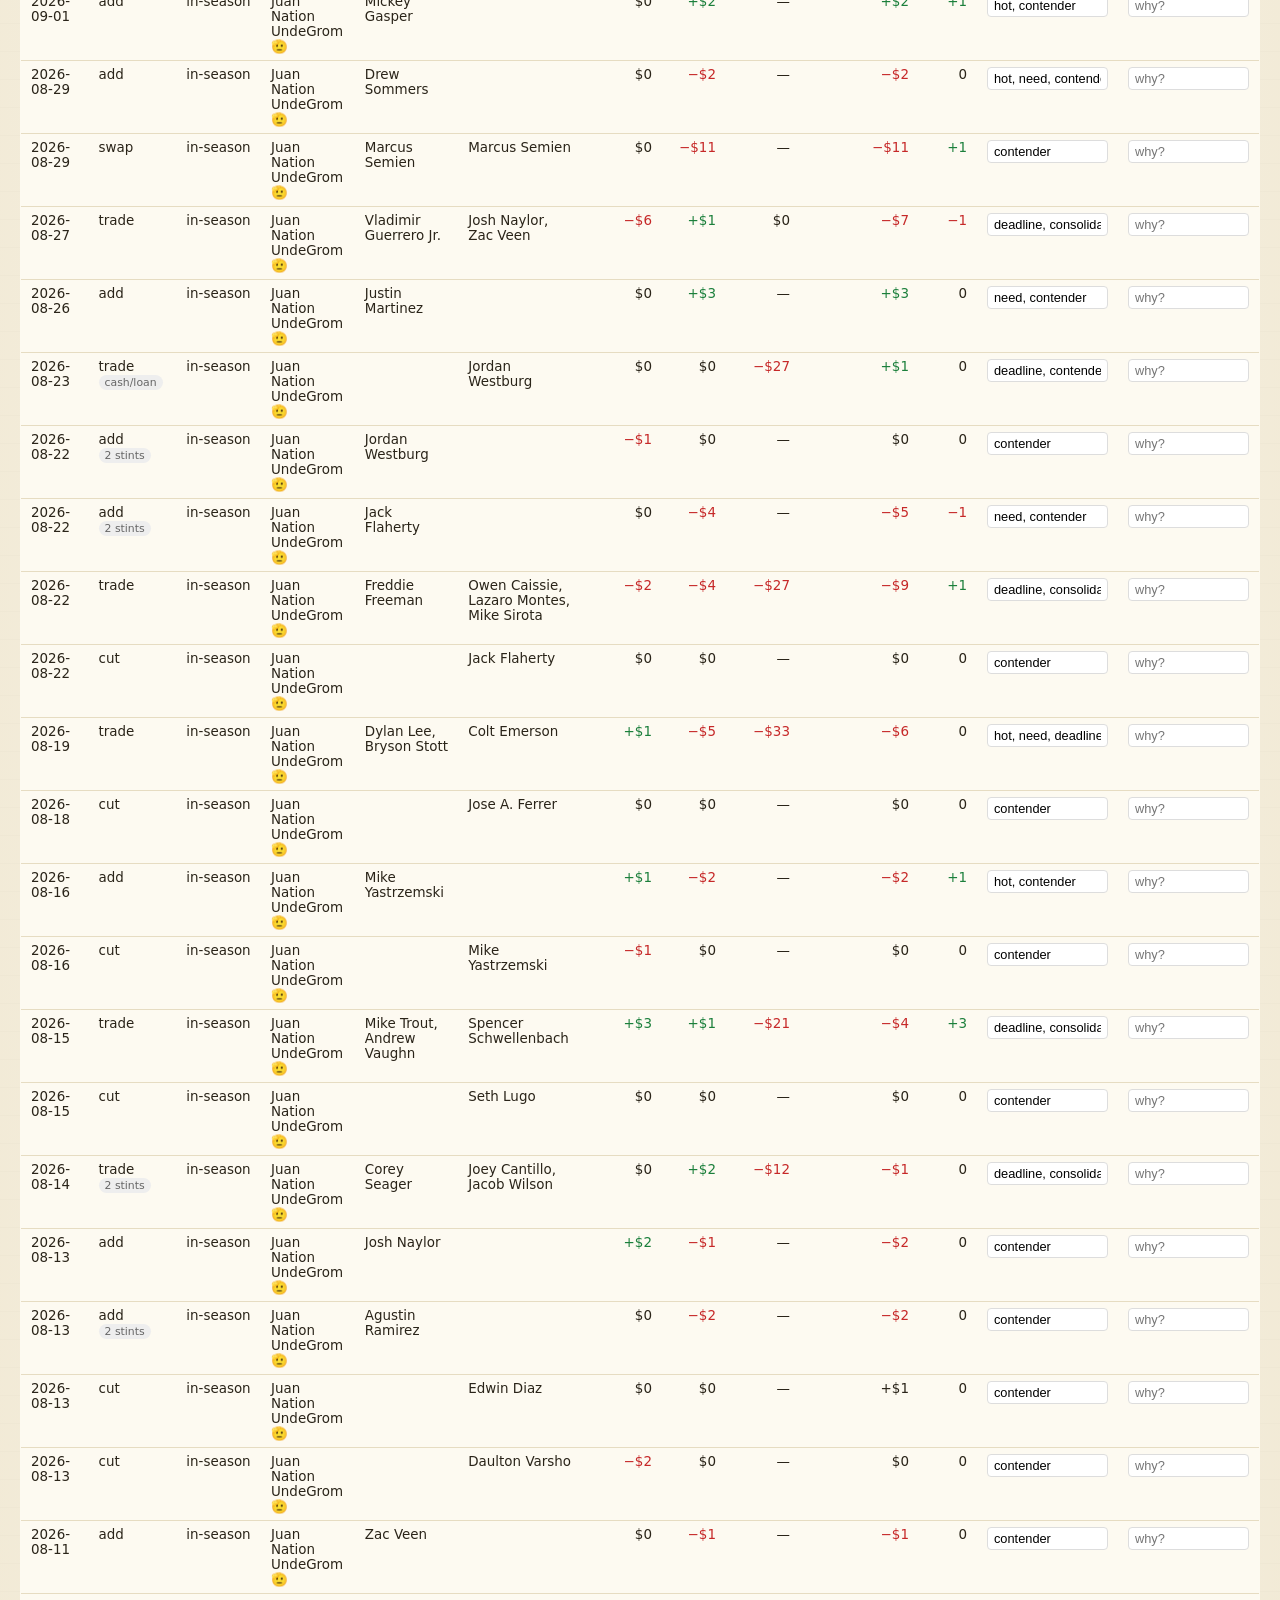
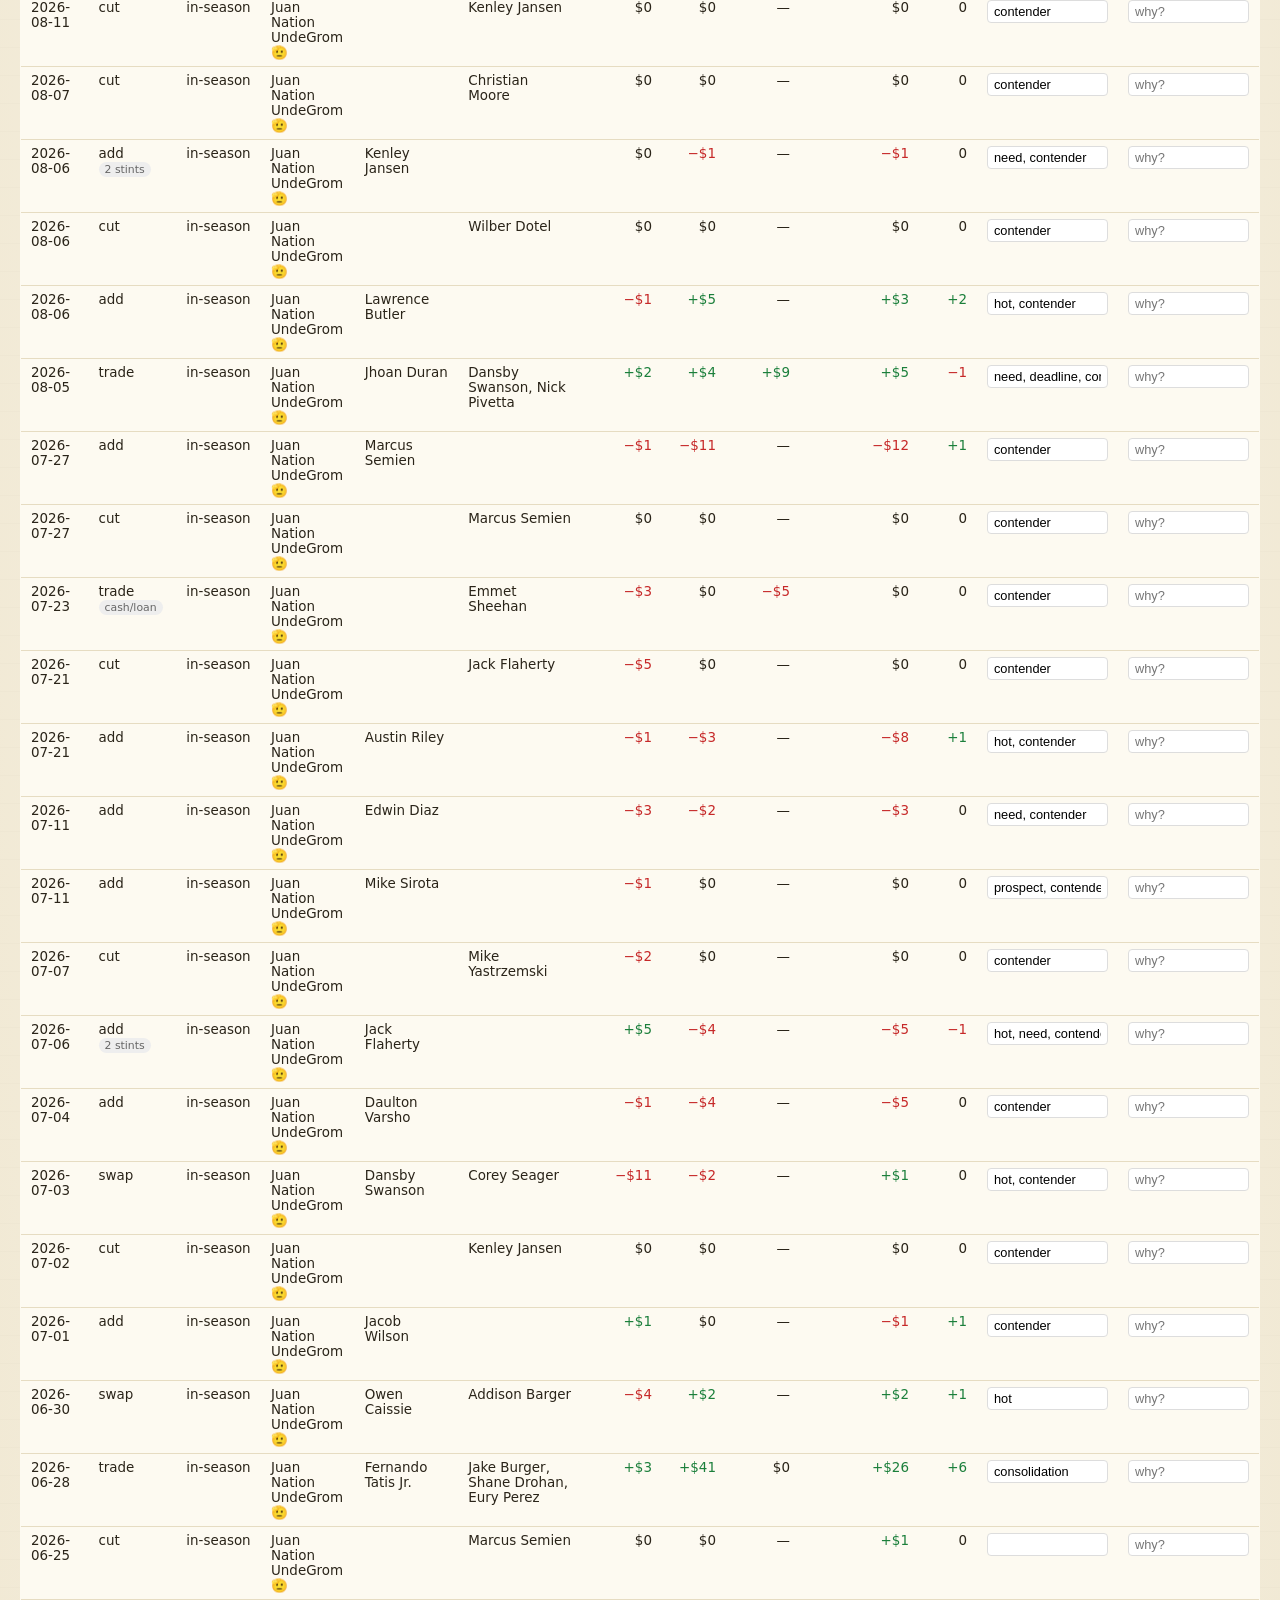
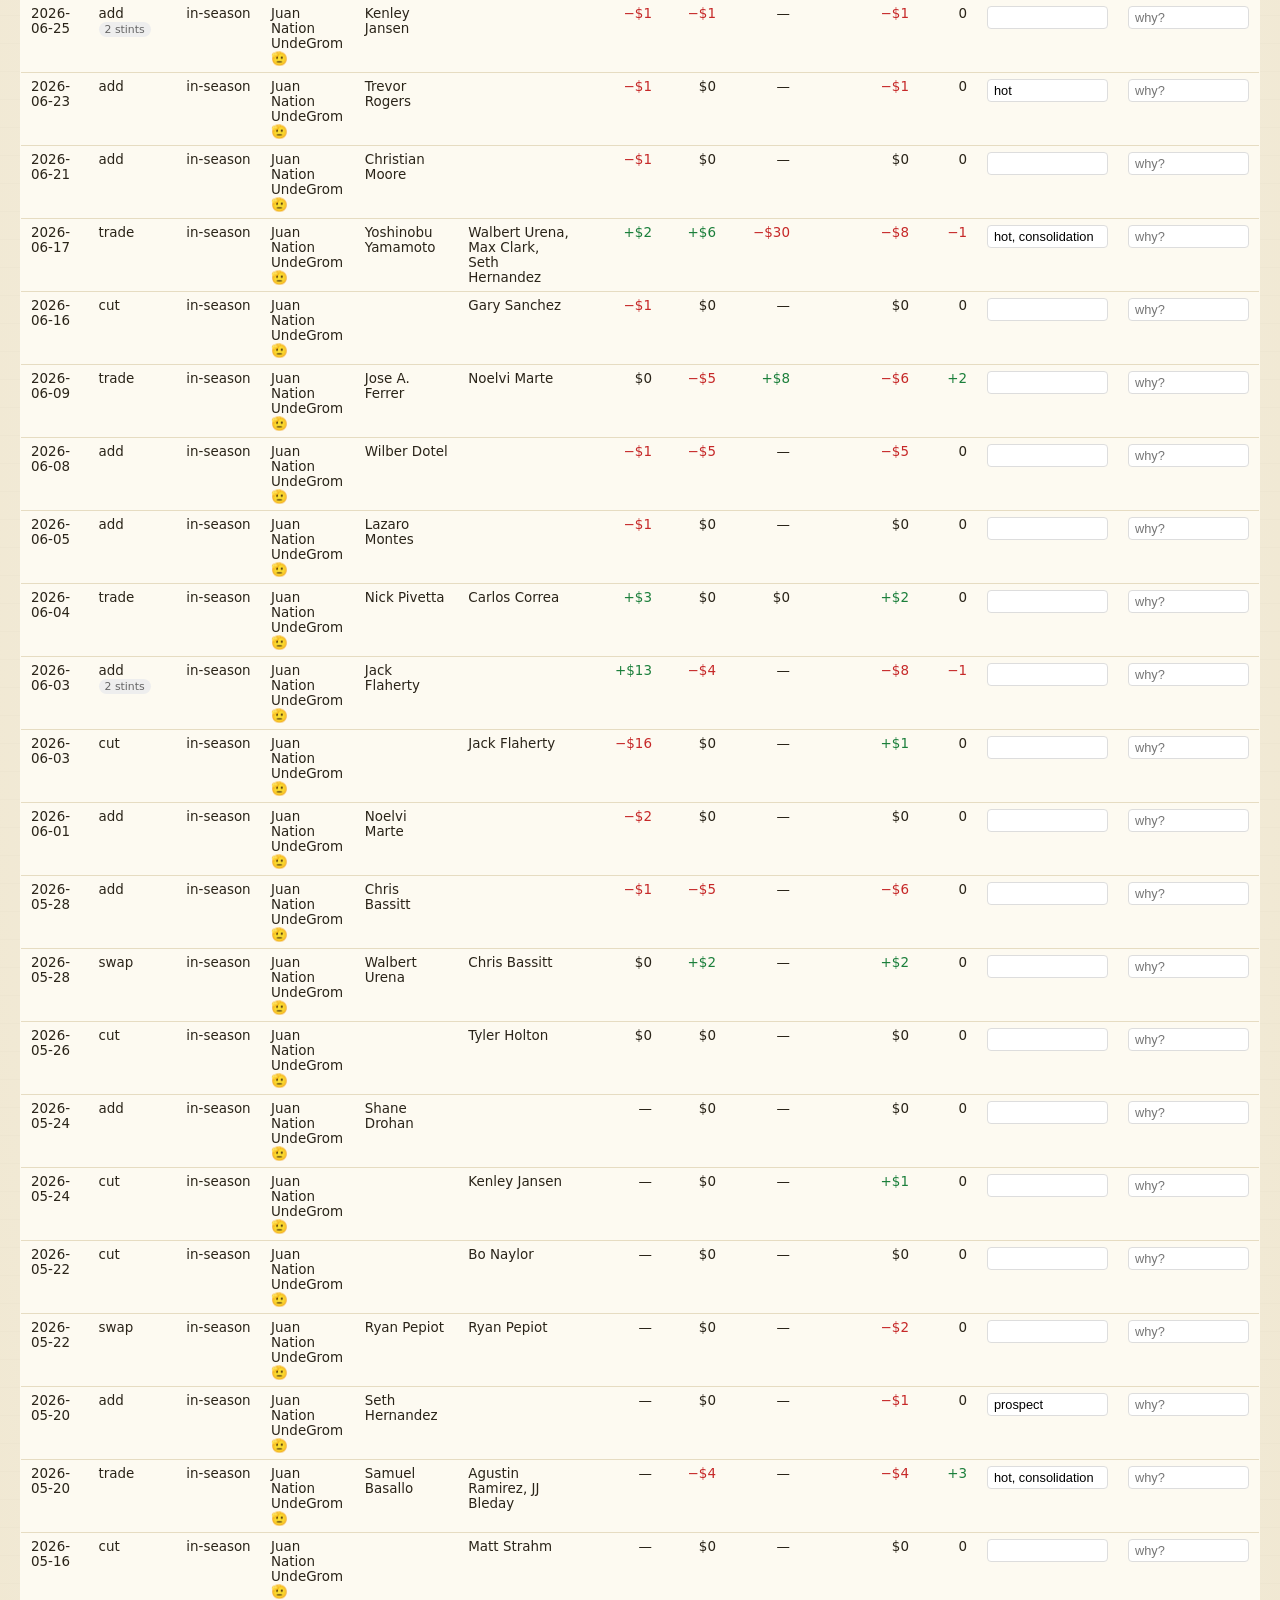
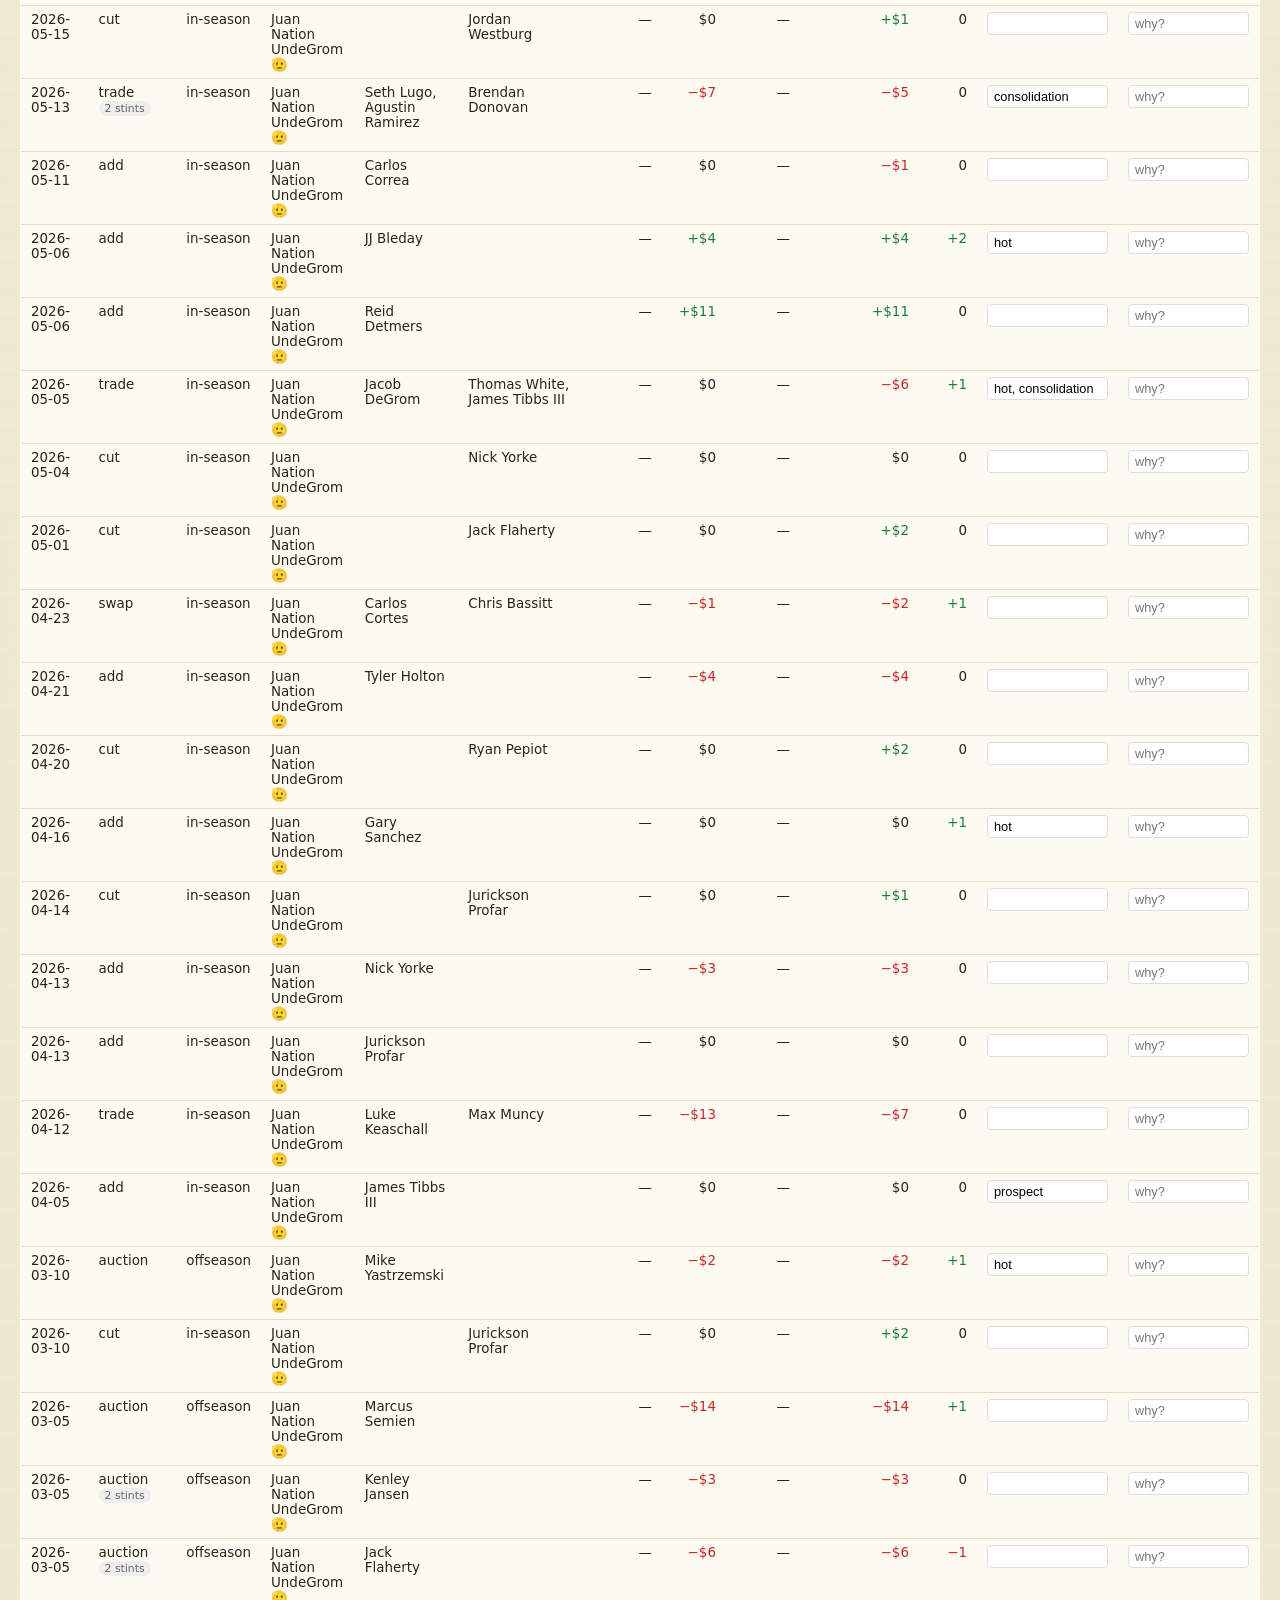
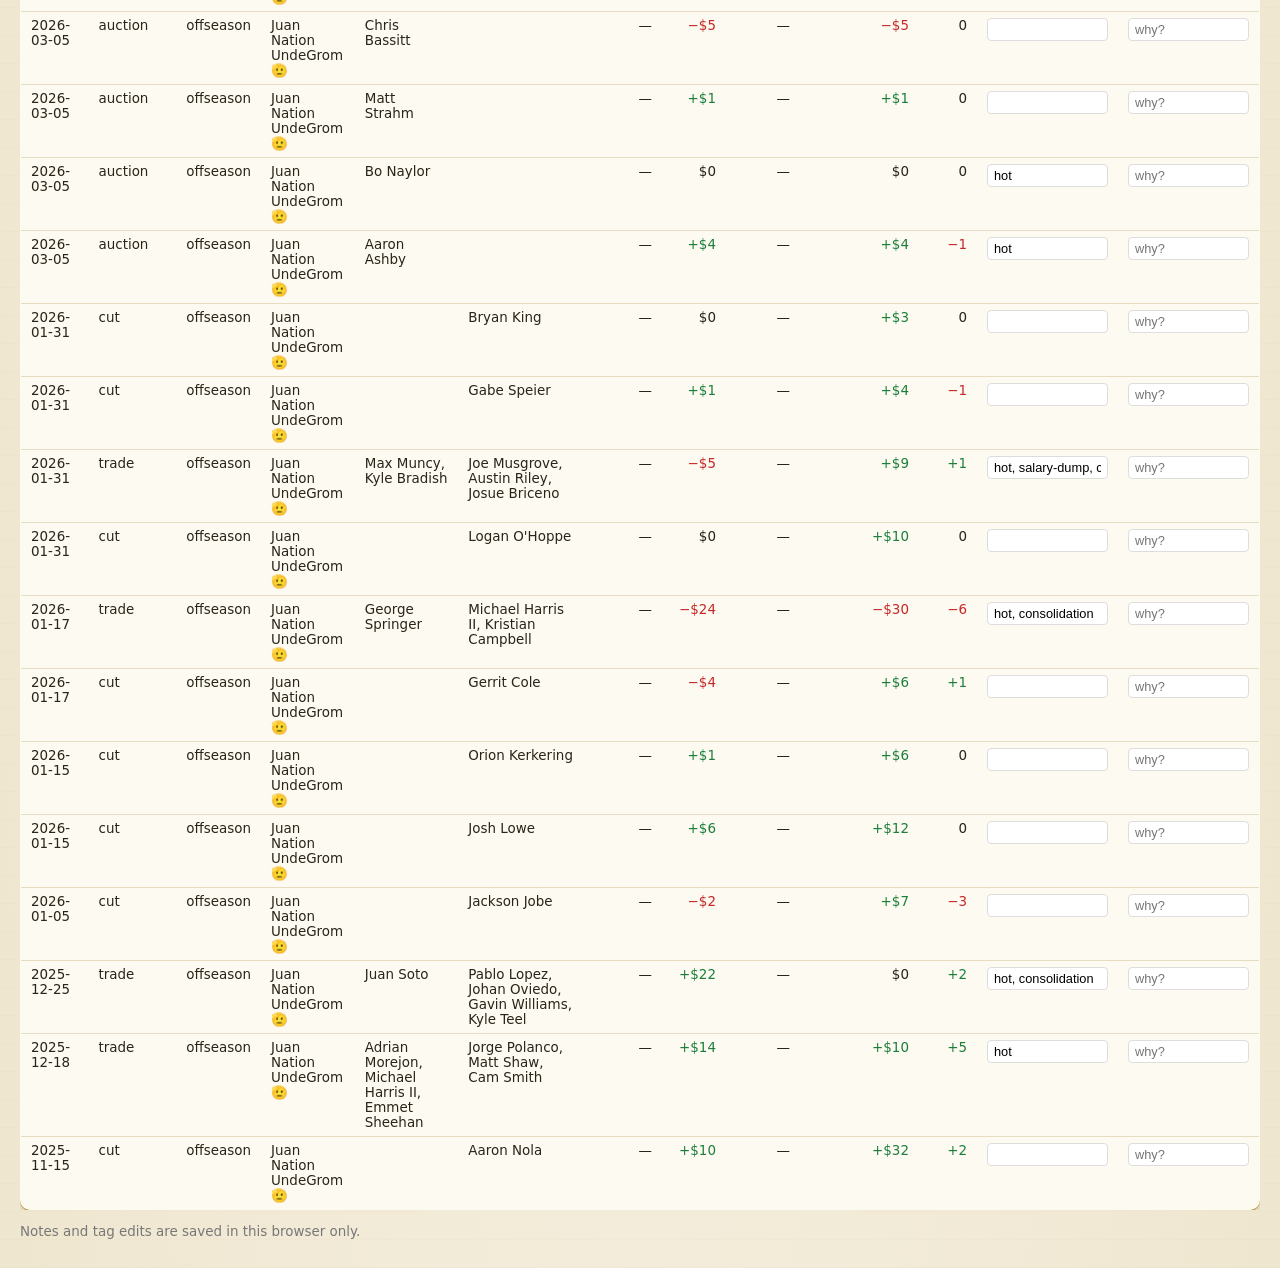
==== commit 5905c2ca: "feat: Player Board page (players.html) — every rostered player's 2027 value, dynasty value, surplus," ====
--- a/audit.html
+++ b/audit.html
@@ -54,6 +54,7 @@
     <a href="hot.html">Hot FAs</a>
     <a href="prospects.html">Prospects</a>
     <a href="targets.html">Trade Targets</a>
+    <a href="players.html">Player Board</a>
     <a href="audit.html" class="active">Audit</a>
   </nav>
 
